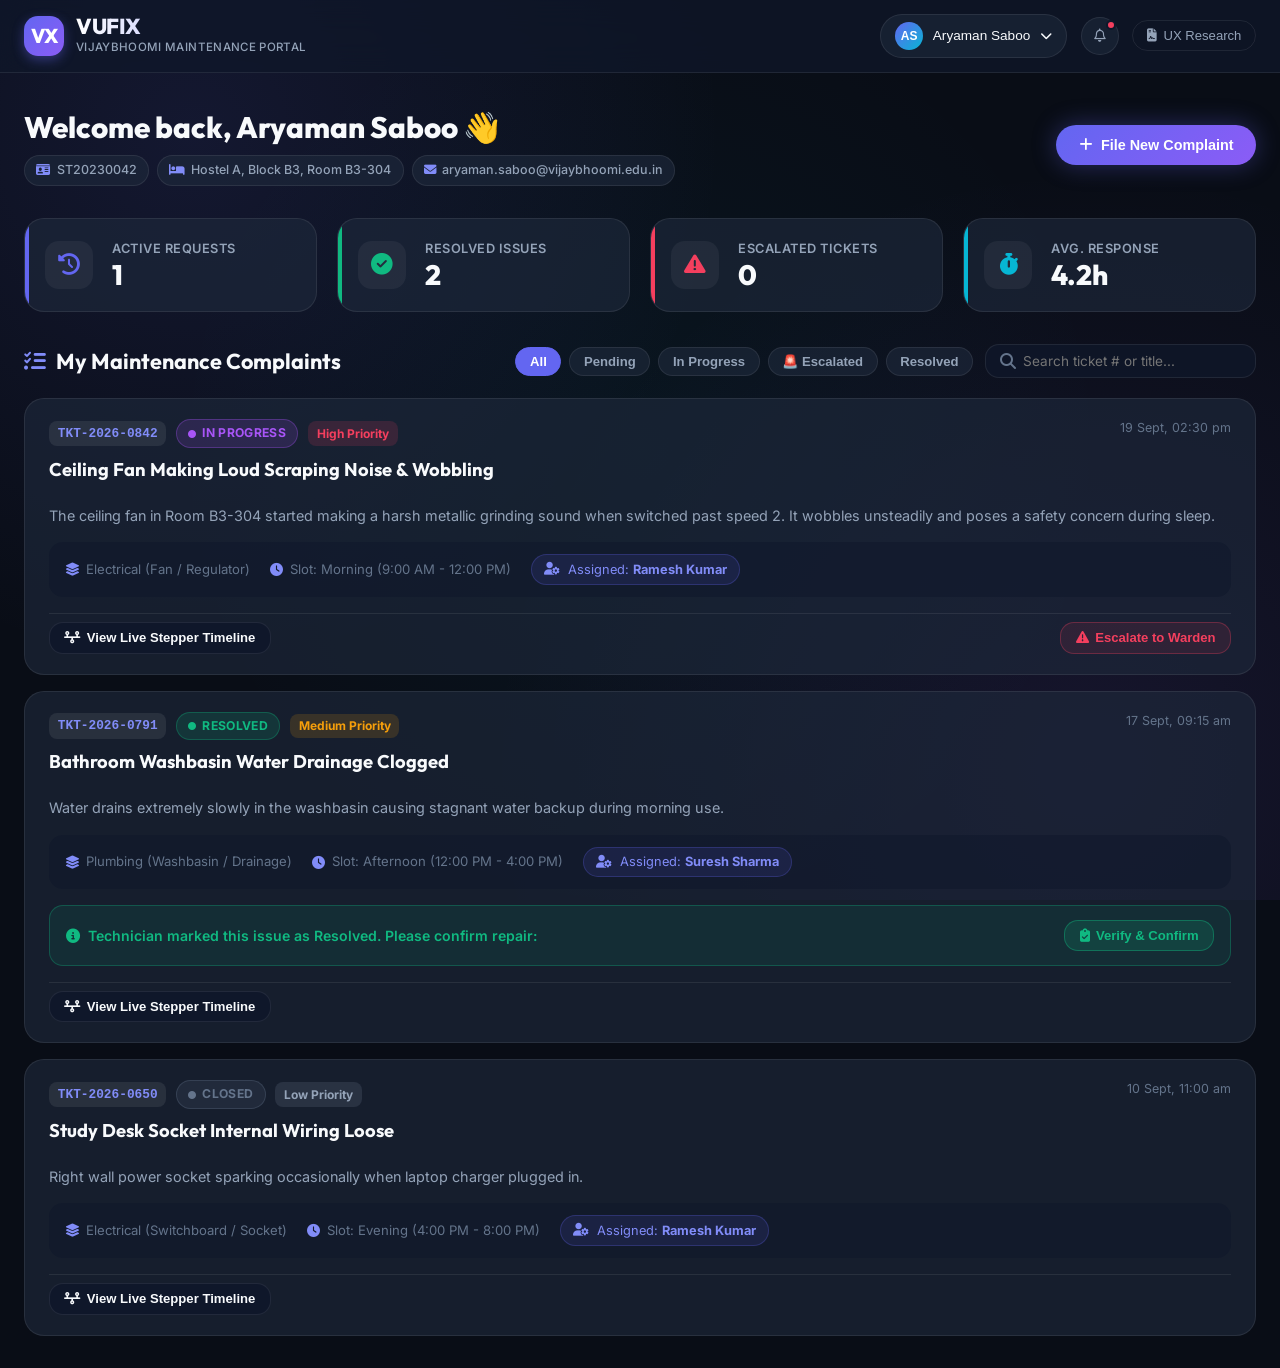
==== index.html @ b9a7732a "feat: Build VUFIX Hostel Maintenance & Complaint Management System SPA" ====
<!DOCTYPE html>
<html lang="en">
<head>
  <meta charset="UTF-8">
  <meta name="viewport" content="width=device-width, initial-scale=1.0">
  <title>VUFIX — Hostel Maintenance & Complaint Transparency Portal | Vijaybhoomi University</title>
  
  <!-- FontAwesome 6 Icons CDN -->
  <link rel="stylesheet" href="https://cdnjs.cloudflare.com/ajax/libs/font-awesome/6.4.0/css/all.min.css">
  
  <!-- VUFIX Custom CSS Design System -->
  <link rel="stylesheet" href="style.css">
</head>
<body>

<div id="app">
  <!-- Top Navigation Header -->
  <header class="vufix-nav">
    <div class="nav-container">
      <a href="#" class="brand-logo" id="btn-brand-home">
        <div class="logo-badge">VX</div>
        <div class="logo-text">
          <h1>VUFIX</h1>
          <p>Vijaybhoomi Maintenance Portal</p>
        </div>
      </a>

      <div class="nav-actions">
        <!-- Quick Profile Switcher Dropdown -->
        <div class="preset-switcher-dropdown">
          <button class="btn-preset-selector" id="btn-user-dropdown" title="Switch User Profile">
            <div class="user-avatar-badge" id="nav-user-avatar">AS</div>
            <span id="nav-user-name">Aryaman Saboo</span>
            <i class="fa-solid fa-chevron-down" style="font-size: 0.75rem;"></i>
          </button>

          <div class="preset-menu" id="user-preset-menu">
            <div class="preset-menu-header">Quick Switch Preset Profile</div>
            <button class="preset-option" data-userid="usr_aryaman">
              <div class="user-avatar-badge" style="background: linear-gradient(135deg, #6366f1, #06b6d4);">AS</div>
              <div class="preset-opt-details">
                <strong>Aryaman Saboo (Student)</strong>
                <span>Hostel A, Room B3-304</span>
              </div>
            </button>
            <button class="preset-option" data-userid="usr_parth">
              <div class="user-avatar-badge" style="background: linear-gradient(135deg, #8b5cf6, #ec4899);">PP</div>
              <div class="preset-opt-details">
                <strong>Parth Pawar (Student)</strong>
                <span>Hostel A, Room A1-101</span>
              </div>
            </button>
            <button class="preset-option" data-userid="usr_rinu">
              <div class="user-avatar-badge" style="background: linear-gradient(135deg, #f59e0b, #ef4444);">RB</div>
              <div class="preset-opt-details">
                <strong>Rinu Babu (Hostel Warden)</strong>
                <span>ADM-WARDEN-01</span>
              </div>
            </button>
            <div style="border-top: 1px solid var(--border-subtle); margin-top: 0.35rem; padding-top: 0.35rem;">
              <button class="preset-option" id="btn-nav-logout" style="color: var(--accent-rose);">
                <i class="fa-solid fa-right-from-bracket"></i>
                <strong>Log Out Session</strong>
              </button>
            </div>
          </div>
        </div>

        <!-- Notification Bell Icon -->
        <button class="btn-icon-nav" id="btn-notifications" title="Notifications">
          <i class="fa-regular fa-bell"></i>
          <span class="notif-badge" id="notif-unread-dot" style="display: none;"></span>
        </button>

        <!-- UX Research Toggle Button -->
        <button class="btn-outline-sm" id="btn-toggle-research">
          <i class="fa-solid fa-file-contract"></i>
          <span>UX Research</span>
        </button>
      </div>
    </div>
  </header>

  <!-- Main View Router Container -->
  <main class="main-view-container">

    <!-- ==========================================================================
         VIEW 1: FRETBOX-INSPIRED TABBED AUTHENTICATION HUB
         ========================================================================== -->
    <section id="view-auth" class="auth-hero-wrapper" style="display: none;">
      <div class="auth-header-card">
        <div class="auth-brand-icon">
          <i class="fa-solid fa-screwdriver-wrench"></i>
        </div>
        <h2>Welcome to VUFIX</h2>
        <p>Transparent Hostel Maintenance & Complaint Management System for Vijaybhoomi University</p>
      </div>

      <!-- Quick Fill Demo Preset Box -->
      <div class="quick-demo-container">
        <div class="quick-demo-title">
          <i class="fa-solid fa-bolt"></i>
          <span>One-Click Demo Quick Fill Profiles</span>
        </div>
        <div class="quick-preset-btns">
          <button class="btn-preset-quick" data-demo="usr_aryaman">
            <div>
              <strong>⚡ Quick Fill Primary Student (Aryaman Saboo)</strong>
              <span>ST20230042 • Room B3-304</span>
            </div>
            <span class="preset-chip">Student</span>
          </button>
          <button class="btn-preset-quick" data-demo="usr_rinu">
            <div>
              <strong>🛡️ Quick Fill Hostel Warden (Rinu Babu)</strong>
              <span>ADM-WARDEN-01 • Hostel Warden</span>
            </div>
            <span class="preset-chip" style="background: rgba(245, 158, 11, 0.2); color: var(--accent-amber);">Warden</span>
          </button>
          <button class="btn-preset-quick" data-demo="usr_parth">
            <div>
              <strong>👤 Quick Fill Student (Parth Pawar)</strong>
              <span>ST20230088 • Room A1-101</span>
            </div>
            <span class="preset-chip">Student</span>
          </button>
        </div>
      </div>

      <!-- Tab Switcher -->
      <div class="glass-card">
        <div class="auth-tabs">
          <button class="auth-tab-btn active" data-tab="student-login">Student Login</button>
          <button class="auth-tab-btn" data-tab="student-signup">Student Sign Up</button>
          <button class="auth-tab-btn" data-tab="warden-login">Warden / Admin</button>
        </div>

        <!-- Student Login Form -->
        <form id="form-student-login" class="auth-form">
          <div class="form-group">
            <label for="login-email">Email or Roll Number</label>
            <input type="text" id="login-email" class="form-control" placeholder="e.g. aryaman.saboo@vijaybhoomi.edu.in or ST20230042" required value="aryaman.saboo@vijaybhoomi.edu.in">
          </div>
          <div class="form-group">
            <label for="login-password">Password</label>
            <input type="password" id="login-password" class="form-control" placeholder="••••••••" required value="password123">
          </div>
          <button type="submit" class="btn-submit-primary">
            <span>Login as Student</span>
            <i class="fa-solid fa-arrow-right"></i>
          </button>
        </form>

        <!-- Student Sign Up Form -->
        <form id="form-student-signup" class="auth-form" style="display: none;">
          <div class="form-group">
            <label for="signup-name">Full Name</label>
            <input type="text" id="signup-name" class="form-control" placeholder="e.g. Ananya Sharma" required>
          </div>
          <div class="form-row-2">
            <div class="form-group">
              <label for="signup-roll">Roll Number</label>
              <input type="text" id="signup-roll" class="form-control" placeholder="ST20230099" required>
            </div>
            <div class="form-group">
              <label for="signup-email">University Email</label>
              <input type="email" id="signup-email" class="form-control" placeholder="name@vijaybhoomi.edu.in" required>
            </div>
          </div>
          <div class="form-row-2">
            <div class="form-group">
              <label for="signup-hostel">Hostel Block</label>
              <select id="signup-hostel" class="form-control">
                <option value="Hostel A">Hostel A</option>
                <option value="Hostel B">Hostel B</option>
                <option value="Girls Hostel C">Girls Hostel C</option>
              </select>
            </div>
            <div class="form-group">
              <label for="signup-room">Room Number</label>
              <input type="text" id="signup-room" class="form-control" placeholder="B3-304" required>
            </div>
          </div>
          <div class="form-group">
            <label for="signup-password">Create Password</label>
            <input type="password" id="signup-password" class="form-control" placeholder="••••••••" required>
          </div>
          <button type="submit" class="btn-submit-primary">
            <span>Register & Log In</span>
            <i class="fa-solid fa-user-plus"></i>
          </button>
        </form>

        <!-- Warden / Admin Login Form -->
        <form id="form-warden-login" class="auth-form" style="display: none;">
          <div class="form-group">
            <label for="warden-admin-id">Admin ID or Email</label>
            <input type="text" id="warden-admin-id" class="form-control" placeholder="ADM-WARDEN-01 or rinu.babu@vijaybhoomi.edu.in" required value="rinu.babu@vijaybhoomi.edu.in">
          </div>
          <div class="form-group">
            <label for="warden-password">Admin Access Password</label>
            <input type="password" id="warden-password" class="form-control" placeholder="••••••••" required value="admin123">
          </div>
          <button type="submit" class="btn-submit-primary" style="background: linear-gradient(135deg, var(--accent-amber), var(--accent-rose));">
            <span>Login to Warden Dashboard</span>
            <i class="fa-solid fa-shield-halved"></i>
          </button>
        </form>
      </div>
    </section>

    <!-- ==========================================================================
         VIEW 2: STUDENT MAINTENANCE PORTAL
         ========================================================================== -->
    <section id="view-student" style="display: none;">
      <!-- Greeting & Info Header -->
      <div class="student-portal-header">
        <div class="welcome-title-group">
          <h2>Welcome back, <span id="student-display-name">Aryaman Saboo</span> 👋</h2>
          <div class="user-badges-row">
            <div class="meta-badge">
              <i class="fa-solid fa-id-card"></i>
              <span id="student-badge-roll">ST20230042</span>
            </div>
            <div class="meta-badge">
              <i class="fa-solid fa-bed"></i>
              <span id="student-badge-room">Hostel A, Block B3, Room B3-304</span>
            </div>
            <div class="meta-badge">
              <i class="fa-solid fa-envelope"></i>
              <span id="student-badge-email">aryaman.saboo@vijaybhoomi.edu.in</span>
            </div>
          </div>
        </div>

        <button class="btn-cta-create" id="btn-open-complaint-wizard">
          <i class="fa-solid fa-plus"></i>
          <span>File New Complaint</span>
        </button>
      </div>

      <!-- Summary Stat Cards -->
      <div class="stats-cards-grid">
        <div class="stat-card" style="--stat-color: var(--primary-500);">
          <div class="stat-icon-wrapper">
            <i class="fa-solid fa-clock-rotate-left"></i>
          </div>
          <div class="stat-info">
            <h4>Active Requests</h4>
            <div class="stat-value" id="stat-student-active">2</div>
          </div>
        </div>

        <div class="stat-card" style="--stat-color: var(--accent-emerald);">
          <div class="stat-icon-wrapper">
            <i class="fa-solid fa-circle-check"></i>
          </div>
          <div class="stat-info">
            <h4>Resolved Issues</h4>
            <div class="stat-value" id="stat-student-resolved">2</div>
          </div>
        </div>

        <div class="stat-card" style="--stat-color: var(--accent-rose);">
          <div class="stat-icon-wrapper">
            <i class="fa-solid fa-triangle-exclamation"></i>
          </div>
          <div class="stat-info">
            <h4>Escalated Tickets</h4>
            <div class="stat-value" id="stat-student-escalated">0</div>
          </div>
        </div>

        <div class="stat-card" style="--stat-color: var(--accent-cyan);">
          <div class="stat-icon-wrapper">
            <i class="fa-solid fa-stopwatch"></i>
          </div>
          <div class="stat-info">
            <h4>Avg. Response</h4>
            <div class="stat-value">4.2h</div>
          </div>
        </div>
      </div>

      <!-- Section Toolbar & Filters -->
      <div class="section-toolbar">
        <div class="section-title">
          <i class="fa-solid fa-list-check" style="color: var(--primary-400);"></i>
          <span>My Maintenance Complaints</span>
        </div>

        <div style="display: flex; gap: 0.75rem; align-items: center; flex-wrap: wrap;">
          <div class="filter-pills-bar" id="student-filter-pills">
            <button class="btn-filter-pill active" data-filter="all">All</button>
            <button class="btn-filter-pill" data-filter="pending">Pending</button>
            <button class="btn-filter-pill" data-filter="in_progress">In Progress</button>
            <button class="btn-filter-pill" data-filter="escalated">🚨 Escalated</button>
            <button class="btn-filter-pill" data-filter="resolved">Resolved</button>
          </div>

          <div class="search-input-wrapper">
            <i class="fa-solid fa-magnifying-glass"></i>
            <input type="text" id="search-student-complaints" class="form-control" placeholder="Search ticket # or title...">
          </div>
        </div>
      </div>

      <!-- Complaints List Grid -->
      <div class="complaints-list-grid" id="student-complaints-list">
        <!-- Rendered dynamically by app.js -->
      </div>
    </section>

    <!-- ==========================================================================
         VIEW 3: HOSTEL WARDEN MANAGEMENT PORTAL
         ========================================================================== -->
    <section id="view-warden" style="display: none;">
      <div class="warden-overview-header">
        <h2>Hostel Warden Control Center 🛡️</h2>
        <p style="color: var(--text-muted); font-size: 0.92rem;">
          Hostel Maintenance Administration Dashboard • Logged in as <strong>Rinu Babu (Warden)</strong>
        </p>
      </div>

      <!-- Admin Overview Stats -->
      <div class="stats-cards-grid" style="grid-template-columns: repeat(auto-fit, minmax(180px, 1fr));">
        <div class="stat-card" style="--stat-color: var(--primary-500);">
          <div class="stat-icon-wrapper"><i class="fa-solid fa-boxes-stacked"></i></div>
          <div class="stat-info">
            <h4>Total Filed</h4>
            <div class="stat-value" id="stat-warden-total">5</div>
          </div>
        </div>

        <div class="stat-card" style="--stat-color: var(--accent-cyan);">
          <div class="stat-icon-wrapper"><i class="fa-solid fa-hourglass-half"></i></div>
          <div class="stat-info">
            <h4>Pending Review</h4>
            <div class="stat-value" id="stat-warden-pending">1</div>
          </div>
        </div>

        <div class="stat-card" style="--stat-color: var(--accent-purple);">
          <div class="stat-icon-wrapper"><i class="fa-solid fa-gears"></i></div>
          <div class="stat-info">
            <h4>In Progress</h4>
            <div class="stat-value" id="stat-warden-progress">2</div>
          </div>
        </div>

        <div class="stat-card" style="--stat-color: var(--accent-rose);">
          <div class="stat-icon-wrapper"><i class="fa-solid fa-circle-exclamation"></i></div>
          <div class="stat-info">
            <h4>Urgent Escalations</h4>
            <div class="stat-value" id="stat-warden-escalated">1</div>
          </div>
        </div>

        <div class="stat-card" style="--stat-color: var(--accent-emerald);">
          <div class="stat-icon-wrapper"><i class="fa-solid fa-circle-check"></i></div>
          <div class="stat-info">
            <h4>Resolved Today</h4>
            <div class="stat-value" id="stat-warden-resolved">2</div>
          </div>
        </div>
      </div>

      <!-- Urgent Escalations Banner -->
      <div class="urgent-escalations-banner" id="urgent-escalations-banner">
        <div class="urgent-banner-header">
          <div class="urgent-banner-title">
            <i class="fa-solid fa-bell-triangle-exclamation"></i>
            <span>Urgent Student Escalations Requiring Immediate Action</span>
          </div>
          <span class="preset-chip" style="background: rgba(244, 63, 94, 0.3); color: var(--accent-rose);">High Visibility</span>
        </div>

        <div class="urgent-tickets-list" id="urgent-tickets-list-container">
          <!-- Rendered dynamically -->
        </div>
      </div>

      <!-- Filter Controls & Search -->
      <div class="warden-controls-bar">
        <div class="warden-filters-group">
          <div class="filter-pills-bar" id="warden-filter-pills">
            <button class="btn-filter-pill active" data-wardenfilter="all">All</button>
            <button class="btn-filter-pill" data-wardenfilter="pending">Pending</button>
            <button class="btn-filter-pill" data-wardenfilter="in_progress">In Progress</button>
            <button class="btn-filter-pill" data-wardenfilter="escalated">🚨 Escalated</button>
            <button class="btn-filter-pill" data-wardenfilter="resolved">Resolved</button>
          </div>

          <select id="filter-warden-category" class="select-control">
            <option value="all">All Categories</option>
            <option value="Electrical">Electrical</option>
            <option value="Plumbing">Plumbing</option>
            <option value="Carpentry / Furniture">Carpentry / Furniture</option>
            <option value="Housekeeping / Cleanliness">Housekeeping</option>
            <option value="IT / Network">IT / Network</option>
          </select>

          <select id="filter-warden-hostel" class="select-control">
            <option value="all">All Hostel Blocks</option>
            <option value="Block B3">Block B3</option>
            <option value="Block A1">Block A1</option>
            <option value="Girls Hostel C">Girls Hostel C</option>
          </select>
        </div>

        <div class="search-input-wrapper">
          <i class="fa-solid fa-magnifying-glass"></i>
          <input type="text" id="search-warden-complaints" class="form-control" placeholder="Search student, room, or ticket...">
        </div>
      </div>

      <!-- Tickets Table View -->
      <div class="tickets-table-wrapper">
        <table class="vufix-table">
          <thead>
            <tr>
              <th>Ticket ID</th>
              <th>Student & Room</th>
              <th>Category & Title</th>
              <th>Priority</th>
              <th>Status</th>
              <th>Assigned Tech</th>
              <th>Action</th>
            </tr>
          </thead>
          <tbody id="warden-table-body">
            <!-- Rendered dynamically -->
          </tbody>
        </table>
      </div>
    </section>

  </main>
</div>

<!-- ==========================================================================
     MODAL DIALOGS
     ========================================================================== -->

<!-- 1. GUIDED 3-STEP COMPLAINT SUBMISSION WIZARD MODAL -->
<div class="modal-backdrop" id="modal-complaint-wizard">
  <div class="modal-dialog">
    <div class="modal-header">
      <div class="modal-title">
        <i class="fa-solid fa-plus-circle" style="color: var(--primary-400);"></i>
        <span>File Maintenance Complaint</span>
      </div>
      <button class="btn-close-modal" class="close-wizard">&times;</button>
    </div>

    <div class="modal-body">
      <!-- Wizard Progress Header -->
      <div class="wizard-stepper-header">
        <div class="wizard-step-node active" id="node-step-1">1</div>
        <div class="wizard-step-node" id="node-step-2">2</div>
        <div class="wizard-step-node" id="node-step-3">3</div>
      </div>

      <!-- Step 1: Category & Priority -->
      <div id="wizard-step-1-content">
        <h4 style="font-size: 0.95rem; margin-bottom: 0.75rem;">Step 1: Select Complaint Category</h4>
        <div class="category-selection-grid">
          <div class="category-option-card selected" data-cat="Electrical">
            <i class="fa-solid fa-bolt"></i>
            <h4>Electrical</h4>
            <p style="font-size: 0.72rem; color: var(--text-muted);">Fan, Light, Socket, AC</p>
          </div>
          <div class="category-option-card" data-cat="Plumbing">
            <i class="fa-solid fa-faucet-drip"></i>
            <h4>Plumbing</h4>
            <p style="font-size: 0.72rem; color: var(--text-muted);">Tap, Sink, Shower, Drain</p>
          </div>
          <div class="category-option-card" data-cat="Carpentry / Furniture">
            <i class="fa-solid fa-screwdriver-wrench"></i>
            <h4>Carpentry</h4>
            <p style="font-size: 0.72rem; color: var(--text-muted);">Bed, Desk, Door, Lock</p>
          </div>
          <div class="category-option-card" data-cat="Housekeeping / Cleanliness">
            <i class="fa-solid fa-broom"></i>
            <h4>Housekeeping</h4>
            <p style="font-size: 0.72rem; color: var(--text-muted);">Cleaning, Pest Control</p>
          </div>
          <div class="category-option-card" data-cat="IT / Network">
            <i class="fa-solid fa-wifi"></i>
            <h4>IT / Network</h4>
            <p style="font-size: 0.72rem; color: var(--text-muted);">Wi-Fi, LAN, Portal</p>
          </div>
        </div>

        <div class="form-group" style="margin-top: 1rem;">
          <label>Urgency Priority Level</label>
          <div class="priority-options-row">
            <button class="priority-radio-btn" data-val="Low">Low (72h SLA)</button>
            <button class="priority-radio-btn selected" data-val="Medium">Medium (48h)</button>
            <button class="priority-radio-btn" data-val="High">High (24h)</button>
            <button class="priority-radio-btn" data-val="Critical">Critical (Immediate)</button>
          </div>
        </div>
      </div>

      <!-- Step 2: Details & Preferred Slot -->
      <div id="wizard-step-2-content" style="display: none;">
        <h4 style="font-size: 0.95rem; margin-bottom: 0.75rem;">Step 2: Enter Issue Details</h4>
        <div class="form-group">
          <label for="wiz-title">Issue Summary / Title</label>
          <input type="text" id="wiz-title" class="form-control" placeholder="e.g. Ceiling fan grinding noise when speed > 2" required>
        </div>

        <div class="form-group">
          <label for="wiz-description">Detailed Description & Instructions</label>
          <textarea id="wiz-description" class="form-control" rows="3" placeholder="Provide details such as room area, symptoms, or specific instructions for technician..." required></textarea>
        </div>

        <div class="form-group">
          <label for="wiz-slot">Preferred Technician Visit Time Slot</label>
          <select id="wiz-slot" class="form-control">
            <option value="Morning (9:00 AM - 12:00 PM)">Morning (9:00 AM - 12:00 PM)</option>
            <option value="Afternoon (12:00 PM - 4:00 PM)">Afternoon (12:00 PM - 4:00 PM)</option>
            <option value="Evening (4:00 PM - 8:00 PM)">Evening (4:00 PM - 8:00 PM)</option>
            <option value="Any Time">Any Time (As Soon As Available)</option>
          </select>
        </div>

        <div class="form-group">
          <label>Photo Attachment (Optional Mock Uploader)</label>
          <div class="photo-uploader-box" id="wiz-photo-box">
            <i class="fa-solid fa-cloud-arrow-up" style="font-size: 1.5rem; color: var(--primary-400); margin-bottom: 0.35rem;"></i>
            <p style="font-size: 0.82rem; color: var(--text-muted);">Click to attach sample photo or drag image file here</p>
            <div class="sample-photo-pickers">
              <img src="https://images.unsplash.com/photo-1581092160607-ee22621dd758?w=100&auto=format&fit=crop&q=60" class="sample-img-thumb selected" data-url="https://images.unsplash.com/photo-1581092160607-ee22621dd758?w=500&auto=format&fit=crop&q=60" title="Fan / Electrical">
              <img src="https://images.unsplash.com/photo-1584622650111-993a426fbf0a?w=100&auto=format&fit=crop&q=60" class="sample-img-thumb" data-url="https://images.unsplash.com/photo-1584622650111-993a426fbf0a?w=500&auto=format&fit=crop&q=60" title="Plumbing Sink">
              <img src="https://images.unsplash.com/photo-1544197150-b99a580bb7a8?w=100&auto=format&fit=crop&q=60" class="sample-img-thumb" data-url="https://images.unsplash.com/photo-1544197150-b99a580bb7a8?w=500&auto=format&fit=crop&q=60" title="Router / IT">
            </div>
          </div>
        </div>
      </div>

      <!-- Step 3: Review & Submit -->
      <div id="wizard-step-3-content" style="display: none;">
        <h4 style="font-size: 0.95rem; margin-bottom: 0.75rem;">Step 3: Review Complaint Summary</h4>
        <div class="glass-card" style="background: rgba(15, 23, 42, 0.7); margin-bottom: 1rem;">
          <div style="display: flex; justify-content: space-between; margin-bottom: 0.5rem;">
            <span style="font-size: 0.78rem; color: var(--text-subtle);">CATEGORY</span>
            <strong id="summary-category" style="color: var(--primary-400);">Electrical</strong>
          </div>
          <div style="display: justify; margin-bottom: 0.5rem;">
            <span style="font-size: 0.78rem; color: var(--text-subtle);">PRIORITY</span>
            <span id="summary-priority" class="priority-badge medium">Medium</span>
          </div>
          <div style="margin-bottom: 0.5rem;">
            <span style="font-size: 0.78rem; color: var(--text-subtle); display: block;">TITLE</span>
            <strong id="summary-title" style="font-size: 0.95rem;">-</strong>
          </div>
          <div style="margin-bottom: 0.5rem;">
            <span style="font-size: 0.78rem; color: var(--text-subtle); display: block;">LOCATION</span>
            <span id="summary-location" style="font-size: 0.85rem; color: var(--text-muted);">-</span>
          </div>
          <div>
            <span style="font-size: 0.78rem; color: var(--text-subtle); display: block;">PREFERRED SLOT</span>
            <span id="summary-slot" style="font-size: 0.85rem; color: var(--accent-cyan);">-</span>
          </div>
        </div>
      </div>
    </div>

    <div class="modal-footer">
      <button class="btn-outline-sm" id="btn-wiz-prev" style="display: none;">Back</button>
      <button class="btn-submit-primary" id="btn-wiz-next" style="width: auto; padding: 0.55rem 1.25rem;">
        <span>Continue</span>
        <i class="fa-solid fa-arrow-right"></i>
      </button>
    </div>
  </div>
</div>

<!-- 2. LIVE STEPPER TIMELINE MODAL -->
<div class="modal-backdrop" id="modal-timeline">
  <div class="modal-dialog" style="max-width: 600px;">
    <div class="modal-header timeline-modal-header">
      <div>
        <div style="display: flex; align-items: center; gap: 0.5rem;">
          <span class="ticket-id-tag" id="timeline-ticket-id">TKT-2026-0842</span>
          <span class="status-badge in_progress" id="timeline-status-badge">In Progress</span>
        </div>
        <h3 id="timeline-ticket-title" style="font-size: 1.1rem; margin-top: 0.25rem;">Title</h3>
      </div>
      <button class="btn-close-modal" id="close-timeline">&times;</button>
    </div>

    <div class="modal-body">
      <!-- Assigned Technician Card (if assigned) -->
      <div class="technician-assigned-card" id="timeline-tech-box" style="display: none;">
        <div class="tech-profile-left">
          <div class="tech-avatar" id="timeline-tech-avatar">RK</div>
          <div class="tech-details">
            <h5 id="timeline-tech-name">Ramesh Kumar</h5>
            <p id="timeline-tech-specialty">Electrical Specialist</p>
          </div>
        </div>
        <a href="#" id="timeline-tech-phone" class="btn-call-tech">
          <i class="fa-solid fa-phone"></i>
          <span>Call Staff</span>
        </a>
      </div>

      <!-- ETA Display Banner -->
      <div id="timeline-eta-banner" style="background: rgba(99, 102, 241, 0.1); border: 1px solid rgba(99, 102, 241, 0.3); border-radius: var(--radius-md); padding: 0.65rem 0.9rem; margin-bottom: 1.25rem; font-size: 0.82rem; display: flex; align-items: center; justify-content: space-between;">
        <span><i class="fa-solid fa-hourglass-start" style="color: var(--primary-400);"></i> Expected Resolution ETA:</span>
        <strong id="timeline-eta-text" style="color: var(--primary-400);">Targeting Today, 4:00 PM</strong>
      </div>

      <!-- Vertical Stepper Timeline -->
      <h4 style="font-size: 0.88rem; text-transform: uppercase; letter-spacing: 0.05em; color: var(--text-subtle); margin-bottom: 1rem;">
        Live Transparency Timeline Log
      </h4>
      
      <div class="stepper-timeline" id="stepper-timeline-container">
        <!-- Rendered dynamically -->
      </div>
    </div>

    <div class="modal-footer" id="timeline-modal-footer">
      <button class="btn-outline-sm" id="btn-timeline-close">Close</button>
    </div>
  </div>
</div>

<!-- 3. ESCALATE COMPLAINT PROMPT MODAL -->
<div class="modal-backdrop" id="modal-escalate">
  <div class="modal-dialog" style="max-width: 480px;">
    <div class="modal-header" style="background: rgba(244, 63, 94, 0.1);">
      <div class="modal-title" style="color: var(--accent-rose);">
        <i class="fa-solid fa-triangle-exclamation"></i>
        <span>Escalate Complaint to Warden</span>
      </div>
      <button class="btn-close-modal" id="close-escalate">&times;</button>
    </div>

    <div class="modal-body">
      <p style="font-size: 0.88rem; color: var(--text-muted); margin-bottom: 1rem;">
        Escalating ticket <strong id="escalate-ticket-id" style="color: var(--text-main);">#TKT-2026-0842</strong> will immediately highlight it on Warden Rinu Babu's Urgent Action Banner with high visibility.
      </p>

      <div class="form-group">
        <label>Select Reason for Escalation</label>
        <div style="display: flex; flex-direction: column; gap: 0.5rem;">
          <label style="display: flex; align-items: center; gap: 0.5rem; font-weight: normal; font-size: 0.85rem; cursor: pointer;">
            <input type="radio" name="esc-reason" value="No technician visit despite ETA passed" checked>
            <span>No technician visit despite ETA passed</span>
          </label>
          <label style="display: flex; align-items: center; gap: 0.5rem; font-weight: normal; font-size: 0.85rem; cursor: pointer;">
            <input type="radio" name="esc-reason" value="Issue worsened / Immediate safety hazard">
            <span>Issue worsened / Immediate safety hazard</span>
          </label>
          <label style="display: flex; align-items: center; gap: 0.5rem; font-weight: normal; font-size: 0.85rem; cursor: pointer;">
            <input type="radio" name="esc-reason" value="Unresolved for > 48 hours without update">
            <span>Unresolved for > 48 hours without update</span>
          </label>
        </div>
      </div>

      <div class="form-group">
        <label for="escalate-custom-text">Additional Context for Warden (Optional)</label>
        <textarea id="escalate-custom-text" class="form-control" rows="2" placeholder="e.g. Need urgent fix due to upcoming exams..."></textarea>
      </div>
    </div>

    <div class="modal-footer">
      <button class="btn-outline-sm" id="btn-cancel-escalate">Cancel</button>
      <button class="btn-submit-primary" id="btn-submit-escalate" style="background: var(--accent-rose); width: auto; padding: 0.5rem 1.1rem;">
        <span>Submit Urgent Escalation</span>
      </button>
    </div>
  </div>
</div>

<!-- 4. RESOLUTION CONFIRMATION PROMPT MODAL -->
<div class="modal-backdrop" id="modal-confirm-resolution">
  <div class="modal-dialog" style="max-width: 480px;">
    <div class="modal-header" style="background: rgba(16, 185, 129, 0.1);">
      <div class="modal-title" style="color: var(--accent-emerald);">
        <i class="fa-solid fa-clipboard-check"></i>
        <span>Confirm Issue Resolution</span>
      </div>
      <button class="btn-close-modal" id="close-confirm-res">&times;</button>
    </div>

    <div class="modal-body">
      <p style="font-size: 0.9rem; color: var(--text-main); margin-bottom: 1rem;">
        The maintenance team marked ticket <strong id="confirm-ticket-id">#TKT-2026-0791</strong> as <strong>Resolved</strong>. Please verify the repair:
      </p>

      <div style="display: flex; flex-direction: column; gap: 0.85rem;">
        <button class="btn-submit-primary" id="btn-res-yes" style="background: linear-gradient(135deg, var(--accent-emerald), #059669);">
          <i class="fa-solid fa-thumbs-up"></i>
          <span>Yes, It's Fixed! (Close Ticket)</span>
        </button>

        <div id="rating-feedback-box" style="display: none; background: rgba(15, 23, 42, 0.6); padding: 0.85rem; border-radius: var(--radius-md); border: 1px solid var(--border-subtle);">
          <label style="font-size: 0.8rem; color: var(--text-muted); display: block; margin-bottom: 0.4rem;">Rate Service Experience (1-5 Stars)</label>
          <div style="font-size: 1.25rem; color: #f59e0b; margin-bottom: 0.5rem;" id="star-rating-picker">
            <i class="fa-solid fa-star" data-star="1"></i>
            <i class="fa-solid fa-star" data-star="2"></i>
            <i class="fa-solid fa-star" data-star="3"></i>
            <i class="fa-solid fa-star" data-star="4"></i>
            <i class="fa-solid fa-star" data-star="5" style="color: var(--text-subtle);"></i>
          </div>
          <textarea id="res-feedback-text" class="form-control" rows="2" placeholder="Optional review comment..."></textarea>
        </div>

        <button class="btn-card-action escalate" id="btn-res-no" style="width: 100%; justify-content: center; padding: 0.65rem;">
          <i class="fa-solid fa-thumbs-down"></i>
          <span>No, Still Broken (Reopen Ticket)</span>
        </button>
      </div>
    </div>
  </div>
</div>

<!-- 5. WARDEN INTERACTIVE TICKET CONTROL CENTER MODAL -->
<div class="modal-backdrop" id="modal-warden-manage">
  <div class="modal-dialog" style="max-width: 600px;">
    <div class="modal-header" style="background: rgba(99, 102, 241, 0.1);">
      <div class="modal-title">
        <i class="fa-solid fa-sliders" style="color: var(--primary-400);"></i>
        <span>Manage Ticket <span id="warden-manage-ticket-id">#TKT-2026-0842</span></span>
      </div>
      <button class="btn-close-modal" id="close-warden-manage">&times;</button>
    </div>

    <div class="modal-body">
      <div style="background: rgba(15, 23, 42, 0.6); border: 1px solid var(--border-subtle); border-radius: var(--radius-md); padding: 0.85rem 1rem; margin-bottom: 1.25rem;">
        <strong id="wm-student-name" style="font-size: 0.95rem;">Aryaman Saboo</strong>
        <span id="wm-student-room" style="font-size: 0.8rem; color: var(--text-muted); display: block;">Hostel A, Block B3, Room B3-304</span>
        <p id="wm-issue-title" style="font-size: 0.88rem; color: var(--primary-400); margin-top: 0.35rem;">Ceiling Fan Noise</p>
      </div>

      <div class="form-row-2">
        <div class="form-group">
          <label for="wm-status-select">Update Status</label>
          <select id="wm-status-select" class="form-control">
            <option value="Submitted">Submitted</option>
            <option value="Under Review">Under Review</option>
            <option value="Assigned">Assigned</option>
            <option value="In Progress">In Progress</option>
            <option value="On Hold">On Hold</option>
            <option value="Resolved">Resolved</option>
            <option value="Closed">Closed</option>
            <option value="Escalated">Escalated</option>
          </select>
        </div>

        <div class="form-group">
          <label for="wm-tech-select">Assign Staff Technician</label>
          <select id="wm-tech-select" class="form-control">
            <option value="">-- Select Technician --</option>
            <option value="tech_1">Ramesh Kumar — Electrical</option>
            <option value="tech_2">Suresh Sharma — Plumbing</option>
            <option value="tech_3">Vikas Patil — IT & Network</option>
            <option value="tech_4">Sunita Devi — Housekeeping</option>
          </select>
        </div>
      </div>

      <div class="form-group">
        <label for="wm-eta-input">Set / Extend Target ETA Date & Time</label>
        <input type="datetime-local" id="wm-eta-input" class="form-control">
      </div>

      <div class="form-group">
        <label for="wm-note-input">Add Internal / Student-Facing Maintenance Progress Note</label>
        <textarea id="wm-note-input" class="form-control" rows="2" placeholder="e.g. Sourced capacitor from central warehouse. Technician arriving by 3:00 PM."></textarea>
      </div>
    </div>

    <div class="modal-footer">
      <button class="btn-outline-sm" id="btn-warden-cancel">Cancel</button>
      <button class="btn-submit-primary" id="btn-warden-save-ticket" style="width: auto; padding: 0.5rem 1.2rem;">
        <span>Save Changes & Push Log</span>
      </button>
    </div>
  </div>
</div>

<!-- 6. UX RESEARCH DOCUMENT OVERLAY MODAL -->
<div class="modal-backdrop" id="modal-research">
  <div class="modal-dialog" style="max-width: 900px; height: 85vh;">
    <div class="modal-header">
      <div class="modal-title">
        <i class="fa-solid fa-book-open" style="color: var(--primary-400);"></i>
        <span>Midterm UX Research & Information Architecture — Vijaybhoomi University</span>
      </div>
      <button class="btn-close-modal" id="close-research">&times;</button>
    </div>

    <div class="modal-body" style="padding: 1.5rem; color: var(--text-main);">
      <h3>Where Did My Complaint Go?</h3>
      <p style="color: var(--text-muted); margin-bottom: 1rem;">Designing transparency into the hostel maintenance complaint process • Author: Aryaman Saboo</p>
      
      <div style="background: var(--bg-card); padding: 1.25rem; border-radius: var(--radius-md); border: 1px solid var(--border-subtle);">
        <h4 style="color: var(--primary-400); margin-bottom: 0.5rem;">Core Problem Space</h4>
        <p style="font-size: 0.9rem; color: var(--text-muted); line-height: 1.6;">
          Hostel residents face anxiety not primarily due to slow repairs, but because of <strong>zero visibility</strong> into what happens after submitting a complaint. VUFIX addresses this by implementing an interactive live timeline, clear accountability, and student resolution confirmation.
        </p>
      </div>
    </div>
  </div>
</div>

<!-- Toast Notifications Container -->
<div id="toast-container"></div>

<!-- Application JavaScript Files -->
<script src="store.js"></script>
<script src="app.js"></script>
</body>
</html>
---- style.css ----
/* ==========================================================================
   VUFIX — Hostel Maintenance & Complaint Transparency Portal
   Design System & Styling Architecture (Vanilla CSS3)
   ========================================================================== */

@import url('https://fonts.googleapis.com/css2?family=Inter:wght@300;400;500;600;700;800&family=Outfit:wght@500;600;700;800&display=swap');

:root {
  /* Color Palette - Dark Indigo & Slate HSL */
  --bg-dark: #090d16;
  --bg-surface: #0f172a;
  --bg-card: rgba(30, 41, 59, 0.65);
  --bg-card-hover: rgba(30, 41, 59, 0.85);
  --bg-glass: rgba(15, 23, 42, 0.75);
  --bg-glass-elevated: rgba(30, 41, 59, 0.8);
  
  --border-subtle: rgba(255, 255, 255, 0.08);
  --border-focus: rgba(99, 102, 241, 0.5);
  --border-glow: rgba(99, 102, 241, 0.3);

  --primary-500: #6366f1;
  --primary-600: #4f46e5;
  --primary-400: #818cf8;
  --primary-glow: rgba(99, 102, 241, 0.3);

  --accent-purple: #8b5cf6;
  --accent-cyan: #06b6d4;
  --accent-emerald: #10b981;
  --accent-amber: #f59e0b;
  --accent-rose: #f43f5e;

  --text-main: #f8fafc;
  --text-muted: #94a3b8;
  --text-subtle: #64748b;
  --text-inverse: #0f172a;

  /* Priority & Status Colors */
  --status-submitted: #06b6d4;
  --status-review: #3b82f6;
  --status-assigned: #8b5cf6;
  --status-progress: #a855f7;
  --status-escalated: #f43f5e;
  --status-resolved: #10b981;
  --status-closed: #64748b;

  /* Typography */
  --font-heading: 'Outfit', -apple-system, BlinkMacSystemFont, sans-serif;
  --font-body: 'Inter', -apple-system, BlinkMacSystemFont, sans-serif;

  /* Design Tokens */
  --radius-sm: 8px;
  --radius-md: 14px;
  --radius-lg: 20px;
  --radius-full: 9999px;

  --shadow-sm: 0 4px 6px -1px rgba(0, 0, 0, 0.3);
  --shadow-md: 0 10px 15px -3px rgba(0, 0, 0, 0.4), 0 4px 6px -2px rgba(0, 0, 0, 0.2);
  --shadow-lg: 0 20px 25px -5px rgba(0, 0, 0, 0.5), 0 10px 10px -5px rgba(0, 0, 0, 0.3);
  --shadow-glow: 0 0 25px rgba(99, 102, 241, 0.35);

  --transition-fast: 0.15s cubic-bezier(0.4, 0, 0.2, 1);
  --transition-normal: 0.25s cubic-bezier(0.4, 0, 0.2, 1);
  --transition-smooth: 0.35s cubic-bezier(0.16, 1, 0.3, 1);
}

/* Reset & Global */
*, *::before, *::after {
  box-sizing: border-box;
  margin: 0;
  padding: 0;
}

html {
  scroll-behavior: smooth;
  font-size: 16px;
}

body {
  font-family: var(--font-body);
  background-color: var(--bg-dark);
  color: var(--text-main);
  min-height: 100vh;
  line-height: 1.5;
  overflow-x: hidden;
  background-image: 
    radial-gradient(circle at 15% 15%, rgba(99, 102, 241, 0.12) 0%, transparent 40%),
    radial-gradient(circle at 85% 85%, rgba(139, 92, 246, 0.1) 0%, transparent 45%),
    radial-gradient(circle at 50% 50%, rgba(6, 182, 212, 0.05) 0%, transparent 60%);
  background-attachment: fixed;
}

/* Scrollbar */
::-webkit-scrollbar {
  width: 8px;
  height: 8px;
}
::-webkit-scrollbar-track {
  background: var(--bg-dark);
}
::-webkit-scrollbar-thumb {
  background: var(--bg-card);
  border-radius: 4px;
}
::-webkit-scrollbar-thumb:hover {
  background: var(--primary-500);
}

/* App Container Layout */
#app {
  display: flex;
  flex-direction: column;
  min-height: 100vh;
}

/* Navigation Header */
.vufix-nav {
  position: sticky;
  top: 0;
  z-index: 100;
  background: var(--bg-glass);
  backdrop-filter: blur(16px);
  -webkit-backdrop-filter: blur(16px);
  border-bottom: 1px solid var(--border-subtle);
  padding: 0.85rem 1.5rem;
}

.nav-container {
  max-width: 1280px;
  margin: 0 auto;
  display: flex;
  align-items: center;
  justify-content: space-between;
  gap: 1rem;
}

.brand-logo {
  display: flex;
  align-items: center;
  gap: 0.75rem;
  text-decoration: none;
  color: var(--text-main);
}

.logo-badge {
  width: 40px;
  height: 40px;
  background: linear-gradient(135deg, var(--primary-500), var(--accent-purple));
  border-radius: var(--radius-md);
  display: flex;
  align-items: center;
  justify-content: center;
  font-family: var(--font-heading);
  font-weight: 800;
  font-size: 1.25rem;
  color: #fff;
  box-shadow: 0 4px 12px rgba(99, 102, 241, 0.4);
}

.logo-text h1 {
  font-family: var(--font-heading);
  font-size: 1.35rem;
  font-weight: 800;
  letter-spacing: -0.02em;
  background: linear-gradient(90deg, #fff, var(--primary-400));
  -webkit-background-clip: text;
  -webkit-text-fill-color: transparent;
  line-height: 1.1;
}

.logo-text p {
  font-size: 0.72rem;
  color: var(--text-muted);
  font-weight: 500;
  letter-spacing: 0.03em;
  text-transform: uppercase;
}

/* Header Controls & User Switcher */
.nav-actions {
  display: flex;
  align-items: center;
  gap: 0.85rem;
}

.preset-switcher-dropdown {
  position: relative;
}

.btn-preset-selector {
  display: flex;
  align-items: center;
  gap: 0.6rem;
  background: var(--bg-card);
  border: 1px solid var(--border-subtle);
  color: var(--text-main);
  padding: 0.45rem 0.9rem;
  border-radius: var(--radius-full);
  font-size: 0.85rem;
  font-weight: 500;
  cursor: pointer;
  transition: var(--transition-fast);
}

.btn-preset-selector:hover {
  border-color: var(--primary-500);
  background: var(--bg-card-hover);
}

.user-avatar-badge {
  width: 28px;
  height: 28px;
  border-radius: 50%;
  background: linear-gradient(135deg, var(--primary-500), var(--accent-cyan));
  color: #fff;
  font-weight: 700;
  font-size: 0.75rem;
  display: flex;
  align-items: center;
  justify-content: center;
}

.preset-menu {
  position: absolute;
  top: calc(100% + 8px);
  right: 0;
  width: 280px;
  background: var(--bg-surface);
  border: 1px solid var(--border-subtle);
  border-radius: var(--radius-md);
  box-shadow: var(--shadow-lg);
  padding: 0.5rem;
  display: none;
  z-index: 120;
}

.preset-menu.active {
  display: block;
  animation: fadeIn 0.2s ease-out;
}

.preset-menu-header {
  padding: 0.5rem 0.75rem;
  font-size: 0.75rem;
  text-transform: uppercase;
  letter-spacing: 0.05em;
  color: var(--text-subtle);
  font-weight: 700;
  border-bottom: 1px solid var(--border-subtle);
  margin-bottom: 0.35rem;
}

.preset-option {
  display: flex;
  align-items: center;
  gap: 0.75rem;
  width: 100%;
  padding: 0.6rem 0.75rem;
  border: none;
  background: transparent;
  color: var(--text-main);
  border-radius: var(--radius-sm);
  text-align: left;
  cursor: pointer;
  transition: var(--transition-fast);
}

.preset-option:hover {
  background: var(--bg-card);
}

.preset-option.active {
  background: rgba(99, 102, 241, 0.15);
  border: 1px solid rgba(99, 102, 241, 0.3);
}

.preset-opt-details strong {
  display: block;
  font-size: 0.85rem;
}

.preset-opt-details span {
  font-size: 0.75rem;
  color: var(--text-muted);
}

/* Nav Action Buttons */
.btn-icon-nav {
  width: 38px;
  height: 38px;
  border-radius: 50%;
  background: var(--bg-card);
  border: 1px solid var(--border-subtle);
  color: var(--text-muted);
  display: flex;
  align-items: center;
  justify-content: center;
  cursor: pointer;
  position: relative;
  transition: var(--transition-fast);
}

.btn-icon-nav:hover {
  color: #fff;
  border-color: var(--primary-500);
}

.notif-badge {
  position: absolute;
  top: 2px;
  right: 2px;
  width: 10px;
  height: 10px;
  border-radius: 50%;
  background: var(--accent-rose);
  border: 2px solid var(--bg-surface);
}

.btn-outline-sm {
  background: transparent;
  border: 1px solid var(--border-subtle);
  color: var(--text-muted);
  padding: 0.45rem 0.85rem;
  border-radius: var(--radius-full);
  font-size: 0.82rem;
  font-weight: 500;
  cursor: pointer;
  display: flex;
  align-items: center;
  gap: 0.4rem;
  transition: var(--transition-fast);
}

.btn-outline-sm:hover {
  color: var(--text-main);
  border-color: var(--text-muted);
}

/* Main Content Area */
.main-view-container {
  flex: 1;
  max-width: 1280px;
  width: 100%;
  margin: 0 auto;
  padding: 2rem 1.5rem;
}

/* Common Card & Layout Utility */
.glass-card {
  background: var(--bg-card);
  backdrop-filter: blur(12px);
  -webkit-backdrop-filter: blur(12px);
  border: 1px solid var(--border-subtle);
  border-radius: var(--radius-lg);
  padding: 1.5rem;
  box-shadow: var(--shadow-md);
  transition: var(--transition-normal);
}

.glass-card:hover {
  border-color: var(--card-hover-border);
}

/* ==========================================================================
   VIEW 1: FRETBOX-INSPIRED TABBED AUTHENTICATION HUB
   ========================================================================== */

.auth-hero-wrapper {
  max-width: 520px;
  margin: 2rem auto;
}

.auth-header-card {
  text-align: center;
  margin-bottom: 1.5rem;
}

.auth-brand-icon {
  width: 64px;
  height: 64px;
  margin: 0 auto 1rem;
  background: linear-gradient(135deg, var(--primary-500), var(--accent-purple));
  border-radius: var(--radius-lg);
  display: flex;
  align-items: center;
  justify-content: center;
  font-size: 2rem;
  color: #fff;
  box-shadow: var(--shadow-glow);
}

.auth-header-card h2 {
  font-family: var(--font-heading);
  font-size: 1.85rem;
  font-weight: 800;
  margin-bottom: 0.35rem;
}

.auth-header-card p {
  color: var(--text-muted);
  font-size: 0.92rem;
}

/* Quick Fill Demo Bar */
.quick-demo-container {
  margin-bottom: 1.5rem;
  background: rgba(99, 102, 241, 0.08);
  border: 1px dashed rgba(99, 102, 241, 0.3);
  border-radius: var(--radius-md);
  padding: 1rem;
}

.quick-demo-title {
  font-size: 0.78rem;
  font-weight: 700;
  text-transform: uppercase;
  letter-spacing: 0.05em;
  color: var(--primary-400);
  margin-bottom: 0.75rem;
  display: flex;
  align-items: center;
  gap: 0.4rem;
}

.quick-preset-btns {
  display: flex;
  flex-direction: column;
  gap: 0.6rem;
}

.btn-preset-quick {
  display: flex;
  align-items: center;
  justify-content: space-between;
  width: 100%;
  padding: 0.65rem 0.9rem;
  background: var(--bg-surface);
  border: 1px solid var(--border-subtle);
  border-radius: var(--radius-md);
  color: var(--text-main);
  cursor: pointer;
  transition: var(--transition-fast);
  text-align: left;
}

.btn-preset-quick:hover {
  background: var(--primary-600);
  border-color: var(--primary-500);
  color: #fff;
  transform: translateY(-1px);
  box-shadow: 0 4px 12px rgba(99, 102, 241, 0.3);
}

.btn-preset-quick strong {
  font-size: 0.88rem;
  display: block;
}

.btn-preset-quick span {
  font-size: 0.76rem;
  opacity: 0.8;
}

.preset-chip {
  font-size: 0.72rem;
  padding: 0.2rem 0.5rem;
  border-radius: var(--radius-full);
  background: rgba(255, 255, 255, 0.1);
  font-weight: 600;
}

/* Tab Switcher */
.auth-tabs {
  display: flex;
  background: rgba(15, 23, 42, 0.8);
  padding: 0.35rem;
  border-radius: var(--radius-md);
  margin-bottom: 1.5rem;
  border: 1px solid var(--border-subtle);
}

.auth-tab-btn {
  flex: 1;
  padding: 0.65rem 0.5rem;
  border: none;
  background: transparent;
  color: var(--text-muted);
  font-weight: 600;
  font-size: 0.85rem;
  border-radius: var(--radius-sm);
  cursor: pointer;
  transition: var(--transition-fast);
  text-align: center;
}

.auth-tab-btn:hover {
  color: var(--text-main);
}

.auth-tab-btn.active {
  background: var(--primary-500);
  color: #fff;
  box-shadow: 0 2px 8px rgba(99, 102, 241, 0.4);
}

/* Forms */
.form-group {
  margin-bottom: 1.1rem;
}

.form-group label {
  display: block;
  font-size: 0.82rem;
  font-weight: 600;
  color: var(--text-muted);
  margin-bottom: 0.4rem;
}

.form-control {
  width: 100%;
  background: rgba(15, 23, 42, 0.8);
  border: 1px solid var(--border-subtle);
  color: var(--text-main);
  padding: 0.75rem 1rem;
  border-radius: var(--radius-md);
  font-size: 0.92rem;
  font-family: inherit;
  transition: var(--transition-fast);
}

.form-control:focus {
  outline: none;
  border-color: var(--primary-500);
  box-shadow: 0 0 0 3px var(--primary-glow);
}

.form-row-2 {
  display: grid;
  grid-template-columns: 1fr 1fr;
  gap: 0.85rem;
}

.btn-submit-primary {
  width: 100%;
  padding: 0.85rem;
  background: linear-gradient(135deg, var(--primary-500), var(--primary-600));
  border: none;
  border-radius: var(--radius-md);
  color: #fff;
  font-weight: 700;
  font-size: 0.95rem;
  cursor: pointer;
  display: flex;
  align-items: center;
  justify-content: center;
  gap: 0.5rem;
  box-shadow: 0 4px 14px rgba(99, 102, 241, 0.4);
  transition: var(--transition-fast);
}

.btn-submit-primary:hover {
  background: linear-gradient(135deg, var(--primary-600), var(--accent-purple));
  transform: translateY(-1px);
  box-shadow: 0 6px 20px rgba(99, 102, 241, 0.5);
}

/* ==========================================================================
   VIEW 2: STUDENT MAINTENANCE PORTAL
   ========================================================================== */

.student-portal-header {
  display: flex;
  align-items: center;
  justify-content: space-between;
  flex-wrap: wrap;
  gap: 1rem;
  margin-bottom: 2rem;
}

.welcome-title-group h2 {
  font-family: var(--font-heading);
  font-size: 1.85rem;
  font-weight: 800;
  margin-bottom: 0.4rem;
}

.user-badges-row {
  display: flex;
  flex-wrap: wrap;
  gap: 0.5rem;
}

.meta-badge {
  display: inline-flex;
  align-items: center;
  gap: 0.4rem;
  background: var(--bg-card);
  border: 1px solid var(--border-subtle);
  padding: 0.3rem 0.7rem;
  border-radius: var(--radius-full);
  font-size: 0.78rem;
  color: var(--text-muted);
  font-weight: 500;
}

.meta-badge i {
  color: var(--primary-400);
}

.btn-cta-create {
  background: linear-gradient(135deg, var(--primary-500), var(--accent-purple));
  color: #fff;
  border: none;
  padding: 0.75rem 1.4rem;
  border-radius: var(--radius-full);
  font-weight: 700;
  font-size: 0.9rem;
  cursor: pointer;
  display: flex;
  align-items: center;
  gap: 0.5rem;
  box-shadow: var(--shadow-glow);
  transition: var(--transition-fast);
}

.btn-cta-create:hover {
  transform: translateY(-2px);
  box-shadow: 0 8px 24px rgba(99, 102, 241, 0.5);
}

/* Summary Stat Cards Grid */
.stats-cards-grid {
  display: grid;
  grid-template-columns: repeat(auto-fit, minmax(220px, 1fr));
  gap: 1.25rem;
  margin-bottom: 2rem;
}

.stat-card {
  display: flex;
  align-items: center;
  gap: 1.2rem;
  background: var(--bg-card);
  border: 1px solid var(--border-subtle);
  border-radius: var(--radius-lg);
  padding: 1.25rem;
  position: relative;
  overflow: hidden;
}

.stat-card::before {
  content: '';
  position: absolute;
  top: 0;
  left: 0;
  width: 4px;
  height: 100%;
  background: var(--stat-color, var(--primary-500));
}

.stat-icon-wrapper {
  width: 48px;
  height: 48px;
  border-radius: var(--radius-md);
  background: rgba(255, 255, 255, 0.05);
  display: flex;
  align-items: center;
  justify-content: center;
  font-size: 1.35rem;
  color: var(--stat-color, var(--primary-400));
}

.stat-info h4 {
  font-size: 0.8rem;
  font-weight: 600;
  color: var(--text-muted);
  text-transform: uppercase;
  letter-spacing: 0.04em;
}

.stat-value {
  font-family: var(--font-heading);
  font-size: 1.75rem;
  font-weight: 800;
  color: var(--text-main);
  line-height: 1.2;
}

/* Section Header & Filters */
.section-toolbar {
  display: flex;
  align-items: center;
  justify-content: space-between;
  flex-wrap: wrap;
  gap: 1rem;
  margin-bottom: 1.25rem;
}

.section-title {
  font-family: var(--font-heading);
  font-size: 1.35rem;
  font-weight: 700;
  display: flex;
  align-items: center;
  gap: 0.6rem;
}

.filter-pills-bar {
  display: flex;
  flex-wrap: wrap;
  gap: 0.5rem;
}

.btn-filter-pill {
  padding: 0.4rem 0.85rem;
  background: var(--bg-card);
  border: 1px solid var(--border-subtle);
  border-radius: var(--radius-full);
  color: var(--text-muted);
  font-size: 0.82rem;
  font-weight: 600;
  cursor: pointer;
  transition: var(--transition-fast);
}

.btn-filter-pill:hover {
  color: var(--text-main);
  border-color: var(--primary-500);
}

.btn-filter-pill.active {
  background: var(--primary-500);
  color: #fff;
  border-color: var(--primary-500);
}

.search-input-wrapper {
  position: relative;
  min-width: 240px;
}

.search-input-wrapper i {
  position: absolute;
  left: 0.9rem;
  top: 50%;
  transform: translateY(-50%);
  color: var(--text-subtle);
}

.search-input-wrapper input {
  padding-left: 2.3rem;
  padding-top: 0.5rem;
  padding-bottom: 0.5rem;
  font-size: 0.85rem;
}

/* Complaints Cards List */
.complaints-list-grid {
  display: flex;
  flex-direction: column;
  gap: 1rem;
}

.complaint-card {
  background: var(--bg-card);
  border: 1px solid var(--border-subtle);
  border-radius: var(--radius-lg);
  padding: 1.25rem 1.5rem;
  transition: var(--transition-normal);
  display: flex;
  flex-direction: column;
  gap: 1rem;
}

.complaint-card:hover {
  border-color: var(--card-hover-border);
  box-shadow: var(--shadow-md);
}

.complaint-card-header {
  display: flex;
  align-items: flex-start;
  justify-content: space-between;
  gap: 1rem;
  flex-wrap: wrap;
}

.complaint-meta-top {
  display: flex;
  align-items: center;
  gap: 0.6rem;
  flex-wrap: wrap;
}

.ticket-id-tag {
  font-family: monospace;
  font-weight: 700;
  font-size: 0.8rem;
  background: rgba(255, 255, 255, 0.08);
  padding: 0.2rem 0.55rem;
  border-radius: var(--radius-sm);
  color: var(--primary-400);
}

.status-badge {
  padding: 0.25rem 0.7rem;
  border-radius: var(--radius-full);
  font-size: 0.76rem;
  font-weight: 700;
  text-transform: uppercase;
  letter-spacing: 0.03em;
  display: inline-flex;
  align-items: center;
  gap: 0.35rem;
}

.status-badge.submitted { background: rgba(6, 182, 212, 0.15); color: var(--accent-cyan); border: 1px solid rgba(6, 182, 212, 0.3); }
.status-badge.review { background: rgba(59, 130, 246, 0.15); color: #3b82f6; border: 1px solid rgba(59, 130, 246, 0.3); }
.status-badge.assigned { background: rgba(139, 92, 246, 0.15); color: var(--accent-purple); border: 1px solid rgba(139, 92, 246, 0.3); }
.status-badge.in_progress { background: rgba(168, 85, 247, 0.15); color: #a855f7; border: 1px solid rgba(168, 85, 247, 0.3); }
.status-badge.escalated { 
  background: rgba(244, 63, 94, 0.2); 
  color: var(--accent-rose); 
  border: 1px solid rgba(244, 63, 94, 0.5);
  animation: pulseGlow 2s infinite;
}
.status-badge.resolved { background: rgba(16, 185, 129, 0.15); color: var(--accent-emerald); border: 1px solid rgba(16, 185, 129, 0.3); }
.status-badge.closed { background: rgba(100, 116, 139, 0.15); color: var(--text-subtle); border: 1px solid rgba(100, 116, 139, 0.3); }

@keyframes pulseGlow {
  0% { box-shadow: 0 0 0 0 rgba(244, 63, 94, 0.4); }
  70% { box-shadow: 0 0 0 8px rgba(244, 63, 94, 0); }
  100% { box-shadow: 0 0 0 0 rgba(244, 63, 94, 0); }
}

.priority-badge {
  font-size: 0.75rem;
  font-weight: 700;
  padding: 0.2rem 0.55rem;
  border-radius: var(--radius-sm);
}

.priority-badge.low { background: rgba(148, 163, 184, 0.15); color: var(--text-muted); }
.priority-badge.medium { background: rgba(245, 158, 11, 0.15); color: var(--accent-amber); }
.priority-badge.high { background: rgba(244, 63, 94, 0.15); color: var(--accent-rose); }
.priority-badge.critical { background: rgba(239, 68, 68, 0.3); color: #f87171; border: 1px solid #ef4444; }

.complaint-title-block h3 {
  font-family: var(--font-heading);
  font-size: 1.15rem;
  font-weight: 700;
  margin-bottom: 0.35rem;
  color: var(--text-main);
}

.complaint-card-body {
  font-size: 0.9rem;
  color: var(--text-muted);
  line-height: 1.5;
}

.complaint-details-grid {
  display: flex;
  flex-wrap: wrap;
  gap: 1.25rem;
  font-size: 0.82rem;
  color: var(--text-subtle);
  background: rgba(15, 23, 42, 0.5);
  padding: 0.75rem 1rem;
  border-radius: var(--radius-md);
}

.complaint-detail-item {
  display: flex;
  align-items: center;
  gap: 0.4rem;
}

.complaint-detail-item i {
  color: var(--primary-400);
}

.tech-info-pill {
  display: inline-flex;
  align-items: center;
  gap: 0.5rem;
  background: rgba(99, 102, 241, 0.12);
  border: 1px solid rgba(99, 102, 241, 0.25);
  padding: 0.3rem 0.75rem;
  border-radius: var(--radius-full);
  font-size: 0.8rem;
  color: var(--primary-400);
}

.complaint-card-actions {
  display: flex;
  align-items: center;
  justify-content: space-between;
  gap: 1rem;
  flex-wrap: wrap;
  padding-top: 0.5rem;
  border-top: 1px solid var(--border-subtle);
}

.action-btns-group {
  display: flex;
  align-items: center;
  gap: 0.6rem;
}

.btn-card-action {
  padding: 0.45rem 0.9rem;
  border-radius: var(--radius-md);
  font-size: 0.82rem;
  font-weight: 600;
  border: 1px solid var(--border-subtle);
  background: var(--bg-surface);
  color: var(--text-main);
  cursor: pointer;
  display: flex;
  align-items: center;
  gap: 0.4rem;
  transition: var(--transition-fast);
}

.btn-card-action:hover {
  background: var(--primary-500);
  border-color: var(--primary-500);
  color: #fff;
}

.btn-card-action.escalate {
  background: rgba(244, 63, 94, 0.1);
  border-color: rgba(244, 63, 94, 0.3);
  color: var(--accent-rose);
}

.btn-card-action.escalate:hover {
  background: var(--accent-rose);
  color: #fff;
}

.btn-card-action.resolve-confirm {
  background: rgba(16, 185, 129, 0.15);
  border-color: rgba(16, 185, 129, 0.4);
  color: var(--accent-emerald);
}

.btn-card-action.resolve-confirm:hover {
  background: var(--accent-emerald);
  color: #fff;
}

/* Resolution Prompt Banner inside card */
.resolution-prompt-box {
  background: rgba(16, 185, 129, 0.1);
  border: 1px solid rgba(16, 185, 129, 0.3);
  border-radius: var(--radius-md);
  padding: 0.85rem 1rem;
  display: flex;
  align-items: center;
  justify-content: space-between;
  gap: 1rem;
  flex-wrap: wrap;
}

.resolution-prompt-text {
  font-size: 0.88rem;
  color: var(--accent-emerald);
  font-weight: 600;
  display: flex;
  align-items: center;
  gap: 0.5rem;
}

/* ==========================================================================
   VIEW 3: HOSTEL WARDEN MANAGEMENT PORTAL
   ========================================================================== */

.warden-overview-header {
  margin-bottom: 1.5rem;
}

.warden-overview-header h2 {
  font-family: var(--font-heading);
  font-size: 1.85rem;
  font-weight: 800;
  margin-bottom: 0.3rem;
}

/* Urgent Escalation Alert Banner */
.urgent-escalations-banner {
  background: linear-gradient(135deg, rgba(244, 63, 94, 0.15), rgba(139, 92, 246, 0.15));
  border: 1px solid rgba(244, 63, 94, 0.4);
  border-radius: var(--radius-lg);
  padding: 1.25rem 1.5rem;
  margin-bottom: 2rem;
  display: flex;
  flex-direction: column;
  gap: 1rem;
  position: relative;
  overflow: hidden;
}

.urgent-banner-header {
  display: flex;
  align-items: center;
  justify-content: space-between;
}

.urgent-banner-title {
  display: flex;
  align-items: center;
  gap: 0.6rem;
  color: var(--accent-rose);
  font-family: var(--font-heading);
  font-weight: 800;
  font-size: 1.15rem;
}

.urgent-tickets-list {
  display: flex;
  flex-direction: column;
  gap: 0.75rem;
}

.urgent-ticket-item {
  background: rgba(15, 23, 42, 0.8);
  border: 1px solid rgba(244, 63, 94, 0.3);
  border-radius: var(--radius-md);
  padding: 0.85rem 1rem;
  display: flex;
  align-items: center;
  justify-content: space-between;
  gap: 1rem;
  flex-wrap: wrap;
}

.urgent-item-info strong {
  font-size: 0.9rem;
  color: var(--text-main);
  display: block;
}

.urgent-item-info span {
  font-size: 0.78rem;
  color: var(--text-muted);
}

/* Warden Filters & Table */
.warden-controls-bar {
  display: flex;
  align-items: center;
  justify-content: space-between;
  gap: 1rem;
  flex-wrap: wrap;
  margin-bottom: 1.25rem;
}

.warden-filters-group {
  display: flex;
  align-items: center;
  gap: 0.6rem;
  flex-wrap: wrap;
}

.select-control {
  background: var(--bg-card);
  border: 1px solid var(--border-subtle);
  color: var(--text-main);
  padding: 0.45rem 0.85rem;
  border-radius: var(--radius-md);
  font-size: 0.85rem;
  cursor: pointer;
}

.select-control option {
  background: var(--bg-surface);
  color: var(--text-main);
}

.tickets-table-wrapper {
  background: var(--bg-card);
  border: 1px solid var(--border-subtle);
  border-radius: var(--radius-lg);
  overflow-x: auto;
}

.vufix-table {
  width: 100%;
  border-collapse: collapse;
  text-align: left;
  font-size: 0.88rem;
}

.vufix-table th {
  background: rgba(15, 23, 42, 0.8);
  padding: 0.9rem 1.2rem;
  font-size: 0.78rem;
  font-weight: 700;
  text-transform: uppercase;
  letter-spacing: 0.05em;
  color: var(--text-subtle);
  border-bottom: 1px solid var(--border-subtle);
}

.vufix-table td {
  padding: 1rem 1.2rem;
  border-bottom: 1px solid var(--border-subtle);
  vertical-align: middle;
}

.vufix-table tr:last-child td {
  border-bottom: none;
}

.vufix-table tr:hover td {
  background: rgba(99, 102, 241, 0.05);
}

.student-info-cell strong {
  display: block;
  font-size: 0.9rem;
  color: var(--text-main);
}

.student-info-cell span {
  font-size: 0.78rem;
  color: var(--text-muted);
}

/* ==========================================================================
   MODAL DIALOGS (WIZARD, TIMELINE, ESCALATION, WARDEN MANAGEMENT)
   ========================================================================== */

.modal-backdrop {
  position: fixed;
  top: 0;
  left: 0;
  width: 100vw;
  height: 100vh;
  background: rgba(9, 13, 22, 0.8);
  backdrop-filter: blur(8px);
  -webkit-backdrop-filter: blur(8px);
  z-index: 1000;
  display: flex;
  align-items: center;
  justify-content: center;
  padding: 1.5rem;
  opacity: 0;
  pointer-events: none;
  transition: opacity var(--transition-normal);
}

.modal-backdrop.active {
  opacity: 1;
  pointer-events: auto;
}

.modal-dialog {
  background: var(--bg-surface);
  border: 1px solid var(--border-subtle);
  border-radius: var(--radius-lg);
  max-width: 650px;
  width: 100%;
  max-height: 90vh;
  display: flex;
  flex-direction: column;
  box-shadow: var(--shadow-lg);
  transform: translateY(20px) scale(0.96);
  transition: transform var(--transition-normal);
  overflow: hidden;
}

.modal-backdrop.active .modal-dialog {
  transform: translateY(0) scale(1);
}

.modal-header {
  padding: 1.25rem 1.5rem;
  border-bottom: 1px solid var(--border-subtle);
  display: flex;
  align-items: center;
  justify-content: space-between;
}

.modal-title {
  font-family: var(--font-heading);
  font-size: 1.25rem;
  font-weight: 700;
}

.btn-close-modal {
  background: transparent;
  border: none;
  color: var(--text-muted);
  font-size: 1.25rem;
  cursor: pointer;
  width: 32px;
  height: 32px;
  border-radius: 50%;
  display: flex;
  align-items: center;
  justify-content: center;
  transition: var(--transition-fast);
}

.btn-close-modal:hover {
  background: rgba(255, 255, 255, 0.1);
  color: var(--text-main);
}

.modal-body {
  padding: 1.5rem;
  overflow-y: auto;
  flex: 1;
}

.modal-footer {
  padding: 1rem 1.5rem;
  border-top: 1px solid var(--border-subtle);
  display: flex;
  align-items: center;
  justify-content: flex-end;
  gap: 0.75rem;
  background: rgba(15, 23, 42, 0.5);
}

/* 3-Step Wizard Modal Specifics */
.wizard-stepper-header {
  display: flex;
  align-items: center;
  justify-content: space-between;
  margin-bottom: 1.5rem;
  position: relative;
}

.wizard-stepper-header::before {
  content: '';
  position: absolute;
  top: 50%;
  left: 0;
  right: 0;
  height: 2px;
  background: var(--border-subtle);
  z-index: 1;
}

.wizard-step-node {
  position: relative;
  z-index: 2;
  width: 36px;
  height: 36px;
  border-radius: 50%;
  background: var(--bg-surface);
  border: 2px solid var(--border-subtle);
  color: var(--text-muted);
  display: flex;
  align-items: center;
  justify-content: center;
  font-weight: 700;
  font-size: 0.85rem;
  transition: var(--transition-fast);
}

.wizard-step-node.active {
  background: var(--primary-500);
  border-color: var(--primary-400);
  color: #fff;
  box-shadow: 0 0 12px rgba(99, 102, 241, 0.5);
}

.wizard-step-node.completed {
  background: var(--accent-emerald);
  border-color: var(--accent-emerald);
  color: #fff;
}

.category-selection-grid {
  display: grid;
  grid-template-columns: repeat(auto-fit, minmax(160px, 1fr));
  gap: 0.85rem;
  margin-bottom: 1.25rem;
}

.category-option-card {
  background: var(--bg-card);
  border: 1px solid var(--border-subtle);
  border-radius: var(--radius-md);
  padding: 1rem;
  text-align: center;
  cursor: pointer;
  transition: var(--transition-fast);
}

.category-option-card:hover {
  border-color: var(--primary-500);
  background: var(--bg-card-hover);
}

.category-option-card.selected {
  border-color: var(--primary-500);
  background: rgba(99, 102, 241, 0.15);
  box-shadow: 0 0 0 2px var(--primary-500);
}

.category-option-card i {
  font-size: 1.75rem;
  color: var(--primary-400);
  margin-bottom: 0.5rem;
  display: block;
}

.category-option-card h4 {
  font-size: 0.9rem;
  font-weight: 700;
}

.priority-options-row {
  display: grid;
  grid-template-columns: repeat(4, 1fr);
  gap: 0.5rem;
}

.priority-radio-btn {
  padding: 0.6rem 0.4rem;
  border-radius: var(--radius-md);
  border: 1px solid var(--border-subtle);
  background: var(--bg-card);
  color: var(--text-muted);
  text-align: center;
  cursor: pointer;
  font-size: 0.8rem;
  font-weight: 700;
  transition: var(--transition-fast);
}

.priority-radio-btn.selected[data-val="Low"] { background: rgba(148, 163, 184, 0.2); border-color: #94a3b8; color: #fff; }
.priority-radio-btn.selected[data-val="Medium"] { background: rgba(245, 158, 11, 0.2); border-color: var(--accent-amber); color: var(--accent-amber); }
.priority-radio-btn.selected[data-val="High"] { background: rgba(244, 63, 94, 0.2); border-color: var(--accent-rose); color: var(--accent-rose); }
.priority-radio-btn.selected[data-val="Critical"] { background: rgba(239, 68, 68, 0.3); border-color: #ef4444; color: #f87171; }

/* Photo Mock Selector */
.photo-uploader-box {
  border: 2px dashed var(--border-subtle);
  border-radius: var(--radius-md);
  padding: 1.25rem;
  text-align: center;
  background: rgba(15, 23, 42, 0.5);
  cursor: pointer;
  transition: var(--transition-fast);
}

.photo-uploader-box:hover {
  border-color: var(--primary-500);
}

.sample-photo-pickers {
  display: flex;
  gap: 0.5rem;
  margin-top: 0.75rem;
  justify-content: center;
}

.sample-img-thumb {
  width: 50px;
  height: 50px;
  border-radius: var(--radius-sm);
  object-fit: cover;
  border: 2px solid transparent;
  cursor: pointer;
}

.sample-img-thumb.selected {
  border-color: var(--primary-500);
}

/* ==========================================================================
   LIVE STEPPER TIMELINE MODAL
   ========================================================================== */

.timeline-modal-header {
  background: rgba(99, 102, 241, 0.08);
  border-bottom: 1px solid var(--border-subtle);
  padding: 1.25rem 1.5rem;
}

.technician-assigned-card {
  display: flex;
  align-items: center;
  justify-content: space-between;
  background: var(--bg-card);
  border: 1px solid rgba(99, 102, 241, 0.3);
  border-radius: var(--radius-md);
  padding: 1rem;
  margin-bottom: 1.5rem;
}

.tech-profile-left {
  display: flex;
  align-items: center;
  gap: 0.85rem;
}

.tech-avatar {
  width: 44px;
  height: 44px;
  border-radius: 50%;
  background: linear-gradient(135deg, var(--primary-500), var(--accent-purple));
  color: #fff;
  font-weight: 700;
  display: flex;
  align-items: center;
  justify-content: center;
}

.tech-details h5 {
  font-size: 0.95rem;
  font-weight: 700;
}

.tech-details p {
  font-size: 0.78rem;
  color: var(--text-muted);
}

.btn-call-tech {
  background: var(--accent-emerald);
  color: #fff;
  border: none;
  padding: 0.45rem 0.85rem;
  border-radius: var(--radius-full);
  font-size: 0.8rem;
  font-weight: 700;
  text-decoration: none;
  display: inline-flex;
  align-items: center;
  gap: 0.4rem;
}

/* Vertical Stepper Timeline */
.stepper-timeline {
  position: relative;
  padding-left: 1.75rem;
  margin-left: 0.5rem;
  border-left: 2px solid var(--border-subtle);
  display: flex;
  flex-direction: column;
  gap: 1.5rem;
}

.timeline-node {
  position: relative;
}

.timeline-node-icon {
  position: absolute;
  left: calc(-1.75rem - 13px);
  top: 0;
  width: 24px;
  height: 24px;
  border-radius: 50%;
  background: var(--bg-surface);
  border: 2px solid var(--border-subtle);
  color: var(--text-subtle);
  display: flex;
  align-items: center;
  justify-content: center;
  font-size: 0.7rem;
}

.timeline-node.completed .timeline-node-icon {
  background: var(--accent-emerald);
  border-color: var(--accent-emerald);
  color: #fff;
}

.timeline-node.active .timeline-node-icon {
  background: var(--primary-500);
  border-color: var(--primary-400);
  color: #fff;
  box-shadow: 0 0 10px rgba(99, 102, 241, 0.6);
}

.timeline-content-card {
  background: rgba(15, 23, 42, 0.6);
  border: 1px solid var(--border-subtle);
  border-radius: var(--radius-md);
  padding: 0.85rem 1rem;
}

.timeline-meta {
  display: flex;
  align-items: center;
  justify-content: space-between;
  margin-bottom: 0.3rem;
}

.timeline-meta strong {
  font-size: 0.9rem;
  color: var(--text-main);
}

.timeline-meta span {
  font-size: 0.74rem;
  color: var(--text-subtle);
}

.timeline-body-text {
  font-size: 0.85rem;
  color: var(--text-muted);
}

.timeline-author-tag {
  display: inline-block;
  font-size: 0.72rem;
  color: var(--primary-400);
  margin-top: 0.35rem;
  font-weight: 600;
}

/* ==========================================================================
   TOAST NOTIFICATIONS
   ========================================================================== */

#toast-container {
  position: fixed;
  bottom: 1.5rem;
  right: 1.5rem;
  z-index: 2000;
  display: flex;
  flex-direction: column;
  gap: 0.6rem;
  max-width: 360px;
}

.vufix-toast {
  background: var(--bg-surface);
  border: 1px solid var(--border-subtle);
  border-left: 4px solid var(--primary-500);
  border-radius: var(--radius-md);
  padding: 0.85rem 1rem;
  box-shadow: var(--shadow-lg);
  color: var(--text-main);
  display: flex;
  align-items: flex-start;
  gap: 0.75rem;
  animation: slideUp 0.3s cubic-bezier(0.16, 1, 0.3, 1);
}

.vufix-toast.success { border-left-color: var(--accent-emerald); }
.vufix-toast.warning { border-left-color: var(--accent-amber); }
.vufix-toast.danger { border-left-color: var(--accent-rose); }

.toast-content strong {
  display: block;
  font-size: 0.88rem;
  margin-bottom: 0.15rem;
}

.toast-content p {
  font-size: 0.8rem;
  color: var(--text-muted);
}

@keyframes fadeIn {
  from { opacity: 0; }
  to { opacity: 1; }
}

@keyframes slideUp {
  from { opacity: 0; transform: translateY(15px); }
  to { opacity: 1; transform: translateY(0); }
}

/* Responsive adjustments */
@media (max-width: 768px) {
  .nav-container { flex-wrap: wrap; }
  .section-toolbar { flex-direction: column; align-items: stretch; }
  .search-input-wrapper { min-width: 100%; }
  .priority-options-row { grid-template-columns: repeat(2, 1fr); }
  .vufix-table th, .vufix-table td { padding: 0.75rem 0.75rem; }
}
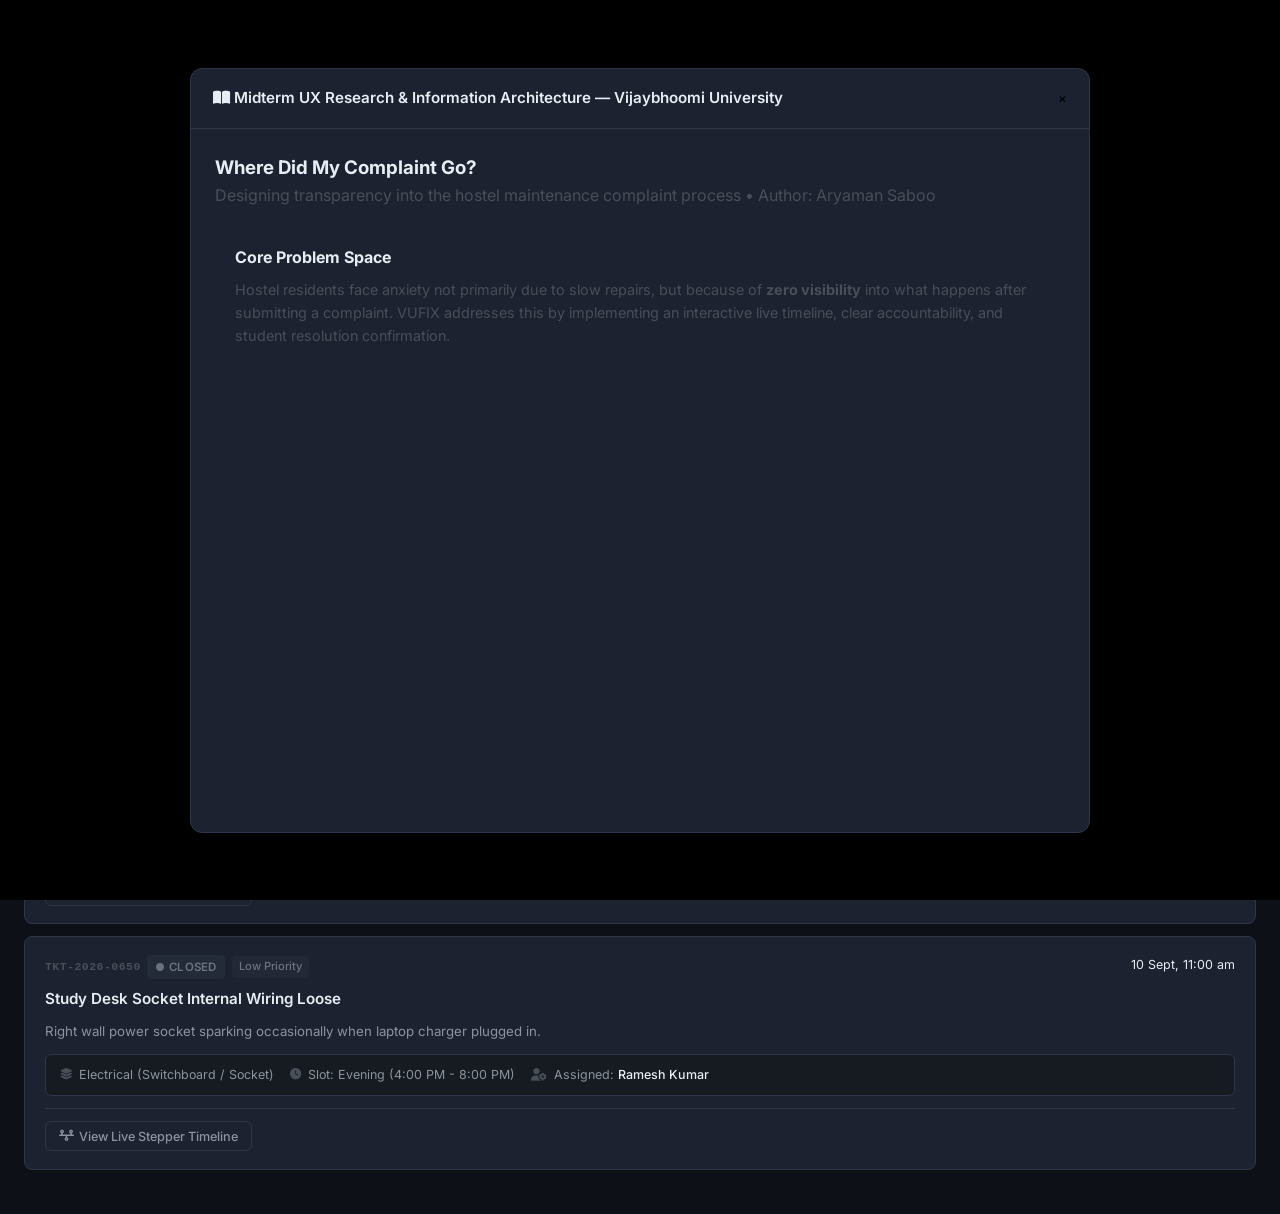
==== commit 94ff7efc: "redesign: clean professional UI — single accent, no emojis, minimal colors" ====
--- a/index.html
+++ b/index.html
@@ -37,30 +37,30 @@
           <div class="preset-menu" id="user-preset-menu">
             <div class="preset-menu-header">Quick Switch Preset Profile</div>
             <button class="preset-option" data-userid="usr_aryaman">
-              <div class="user-avatar-badge" style="background: linear-gradient(135deg, #6366f1, #06b6d4);">AS</div>
+              <div class="user-avatar-badge">AS</div>
               <div class="preset-opt-details">
                 <strong>Aryaman Saboo (Student)</strong>
                 <span>Hostel A, Room B3-304</span>
               </div>
             </button>
             <button class="preset-option" data-userid="usr_parth">
-              <div class="user-avatar-badge" style="background: linear-gradient(135deg, #8b5cf6, #ec4899);">PP</div>
+              <div class="user-avatar-badge" style="background: #374151;">PP</div>
               <div class="preset-opt-details">
                 <strong>Parth Pawar (Student)</strong>
                 <span>Hostel A, Room A1-101</span>
               </div>
             </button>
             <button class="preset-option" data-userid="usr_rinu">
-              <div class="user-avatar-badge" style="background: linear-gradient(135deg, #f59e0b, #ef4444);">RB</div>
+              <div class="user-avatar-badge" style="background: #1d4ed8;">RB</div>
               <div class="preset-opt-details">
                 <strong>Rinu Babu (Hostel Warden)</strong>
                 <span>ADM-WARDEN-01</span>
               </div>
             </button>
             <div style="border-top: 1px solid var(--border-subtle); margin-top: 0.35rem; padding-top: 0.35rem;">
-              <button class="preset-option" id="btn-nav-logout" style="color: var(--accent-rose);">
+              <button class="preset-option" id="btn-nav-logout" style="color: #f87171;">
                 <i class="fa-solid fa-right-from-bracket"></i>
-                <strong>Log Out Session</strong>
+                <strong>Log Out</strong>
               </button>
             </div>
           </div>
@@ -105,22 +105,22 @@
         <div class="quick-preset-btns">
           <button class="btn-preset-quick" data-demo="usr_aryaman">
             <div>
-              <strong>⚡ Quick Fill Primary Student (Aryaman Saboo)</strong>
-              <span>ST20230042 • Room B3-304</span>
+              <strong>Quick Fill — Aryaman Saboo (Student)</strong>
+              <span>ST20230042 · Room B3-304</span>
             </div>
             <span class="preset-chip">Student</span>
           </button>
           <button class="btn-preset-quick" data-demo="usr_rinu">
             <div>
-              <strong>🛡️ Quick Fill Hostel Warden (Rinu Babu)</strong>
-              <span>ADM-WARDEN-01 • Hostel Warden</span>
-            </div>
-            <span class="preset-chip" style="background: rgba(245, 158, 11, 0.2); color: var(--accent-amber);">Warden</span>
+              <strong>Quick Fill — Rinu Babu (Hostel Warden)</strong>
+              <span>ADM-WARDEN-01 · Hostel Warden</span>
+            </div>
+            <span class="preset-chip">Warden</span>
           </button>
           <button class="btn-preset-quick" data-demo="usr_parth">
             <div>
-              <strong>👤 Quick Fill Student (Parth Pawar)</strong>
-              <span>ST20230088 • Room A1-101</span>
+              <strong>Quick Fill — Parth Pawar (Student)</strong>
+              <span>ST20230088 · Room A1-101</span>
             </div>
             <span class="preset-chip">Student</span>
           </button>
@@ -201,7 +201,7 @@
             <label for="warden-password">Admin Access Password</label>
             <input type="password" id="warden-password" class="form-control" placeholder="••••••••" required value="admin123">
           </div>
-          <button type="submit" class="btn-submit-primary" style="background: linear-gradient(135deg, var(--accent-amber), var(--accent-rose));">
+          <button type="submit" class="btn-submit-primary">
             <span>Login to Warden Dashboard</span>
             <i class="fa-solid fa-shield-halved"></i>
           </button>
@@ -216,7 +216,7 @@
       <!-- Greeting & Info Header -->
       <div class="student-portal-header">
         <div class="welcome-title-group">
-          <h2>Welcome back, <span id="student-display-name">Aryaman Saboo</span> 👋</h2>
+          <h2>Welcome back, <span id="student-display-name">Aryaman Saboo</span></h2>
           <div class="user-badges-row">
             <div class="meta-badge">
               <i class="fa-solid fa-id-card"></i>
--- a/style.css
+++ b/style.css
@@ -1,132 +1,114 @@
 /* ==========================================================================
-   VUFIX — Hostel Maintenance & Complaint Transparency Portal
-   Design System & Styling Architecture (Vanilla CSS3)
-   ========================================================================== */
-
-@import url('https://fonts.googleapis.com/css2?family=Inter:wght@300;400;500;600;700;800&family=Outfit:wght@500;600;700;800&display=swap');
+   VUFIX — Professional Design System
+   Clean, minimal dark theme. Single accent. No clutter.
+   ========================================================================== */
+
+@import url('https://fonts.googleapis.com/css2?family=Inter:wght@400;500;600;700&display=swap');
 
 :root {
-  /* Color Palette - Dark Indigo & Slate HSL */
-  --bg-dark: #090d16;
-  --bg-surface: #0f172a;
-  --bg-card: rgba(30, 41, 59, 0.65);
-  --bg-card-hover: rgba(30, 41, 59, 0.85);
-  --bg-glass: rgba(15, 23, 42, 0.75);
-  --bg-glass-elevated: rgba(30, 41, 59, 0.8);
-  
-  --border-subtle: rgba(255, 255, 255, 0.08);
-  --border-focus: rgba(99, 102, 241, 0.5);
-  --border-glow: rgba(99, 102, 241, 0.3);
-
-  --primary-500: #6366f1;
-  --primary-600: #4f46e5;
-  --primary-400: #818cf8;
-  --primary-glow: rgba(99, 102, 241, 0.3);
-
-  --accent-purple: #8b5cf6;
-  --accent-cyan: #06b6d4;
-  --accent-emerald: #10b981;
-  --accent-amber: #f59e0b;
-  --accent-rose: #f43f5e;
-
-  --text-main: #f8fafc;
-  --text-muted: #94a3b8;
-  --text-subtle: #64748b;
-  --text-inverse: #0f172a;
-
-  /* Priority & Status Colors */
-  --status-submitted: #06b6d4;
-  --status-review: #3b82f6;
-  --status-assigned: #8b5cf6;
-  --status-progress: #a855f7;
-  --status-escalated: #f43f5e;
-  --status-resolved: #10b981;
-  --status-closed: #64748b;
+  /* Background layers */
+  --bg-base:    #0d1117;
+  --bg-surface: #161b22;
+  --bg-card:    #1c2230;
+  --bg-input:   #0d1117;
+  --bg-hover:   #1f2937;
+
+  /* Borders */
+  --border:       #2d3748;
+  --border-light: #374151;
+  --border-focus: #3b82f6;
+
+  /* Single primary accent — blue */
+  --blue:       #3b82f6;
+  --blue-light: #60a5fa;
+  --blue-dim:   rgba(59, 130, 246, 0.12);
+  --blue-bg:    rgba(59, 130, 246, 0.08);
+
+  /* Text */
+  --text-primary:   #e6edf3;
+  --text-secondary: #8b949e;
+  --text-muted:     #484f58;
+  --text-link:      #58a6ff;
+
+  /* Status — using only subtle tints, no neon */
+  --s-pending:    #d97706;
+  --s-review:     #3b82f6;
+  --s-assigned:   #6366f1;
+  --s-progress:   #8b5cf6;
+  --s-escalated:  #ef4444;
+  --s-resolved:   #10b981;
+  --s-closed:     #6b7280;
+
+  --s-pending-bg:   rgba(217, 119, 6, 0.1);
+  --s-review-bg:    rgba(59, 130, 246, 0.1);
+  --s-assigned-bg:  rgba(99, 102, 241, 0.1);
+  --s-progress-bg:  rgba(139, 92, 246, 0.1);
+  --s-escalated-bg: rgba(239, 68, 68, 0.1);
+  --s-resolved-bg:  rgba(16, 185, 129, 0.1);
+  --s-closed-bg:    rgba(107, 114, 128, 0.1);
+
+  /* Priority */
+  --p-critical: #ef4444;
+  --p-high:     #f97316;
+  --p-medium:   #d97706;
+  --p-low:      #6b7280;
 
   /* Typography */
-  --font-heading: 'Outfit', -apple-system, BlinkMacSystemFont, sans-serif;
-  --font-body: 'Inter', -apple-system, BlinkMacSystemFont, sans-serif;
-
-  /* Design Tokens */
-  --radius-sm: 8px;
-  --radius-md: 14px;
-  --radius-lg: 20px;
-  --radius-full: 9999px;
-
-  --shadow-sm: 0 4px 6px -1px rgba(0, 0, 0, 0.3);
-  --shadow-md: 0 10px 15px -3px rgba(0, 0, 0, 0.4), 0 4px 6px -2px rgba(0, 0, 0, 0.2);
-  --shadow-lg: 0 20px 25px -5px rgba(0, 0, 0, 0.5), 0 10px 10px -5px rgba(0, 0, 0, 0.3);
-  --shadow-glow: 0 0 25px rgba(99, 102, 241, 0.35);
-
-  --transition-fast: 0.15s cubic-bezier(0.4, 0, 0.2, 1);
-  --transition-normal: 0.25s cubic-bezier(0.4, 0, 0.2, 1);
-  --transition-smooth: 0.35s cubic-bezier(0.16, 1, 0.3, 1);
-}
-
-/* Reset & Global */
-*, *::before, *::after {
-  box-sizing: border-box;
-  margin: 0;
-  padding: 0;
-}
-
-html {
-  scroll-behavior: smooth;
-  font-size: 16px;
-}
-
+  --font: 'Inter', -apple-system, BlinkMacSystemFont, 'Segoe UI', sans-serif;
+
+  /* Radii */
+  --r-sm: 6px;
+  --r-md: 8px;
+  --r-lg: 12px;
+
+  /* Shadows */
+  --shadow-sm: 0 1px 3px rgba(0,0,0,0.4);
+  --shadow-md: 0 4px 12px rgba(0,0,0,0.5);
+
+  /* Transitions */
+  --t: 0.15s ease;
+}
+
+/* Reset */
+*, *::before, *::after { box-sizing: border-box; margin: 0; padding: 0; }
+html { font-size: 16px; }
 body {
-  font-family: var(--font-body);
-  background-color: var(--bg-dark);
-  color: var(--text-main);
+  font-family: var(--font);
+  background: var(--bg-base);
+  color: var(--text-primary);
   min-height: 100vh;
-  line-height: 1.5;
+  line-height: 1.6;
   overflow-x: hidden;
-  background-image: 
-    radial-gradient(circle at 15% 15%, rgba(99, 102, 241, 0.12) 0%, transparent 40%),
-    radial-gradient(circle at 85% 85%, rgba(139, 92, 246, 0.1) 0%, transparent 45%),
-    radial-gradient(circle at 50% 50%, rgba(6, 182, 212, 0.05) 0%, transparent 60%);
-  background-attachment: fixed;
-}
-
-/* Scrollbar */
-::-webkit-scrollbar {
-  width: 8px;
-  height: 8px;
-}
-::-webkit-scrollbar-track {
-  background: var(--bg-dark);
-}
-::-webkit-scrollbar-thumb {
-  background: var(--bg-card);
-  border-radius: 4px;
-}
-::-webkit-scrollbar-thumb:hover {
-  background: var(--primary-500);
-}
-
-/* App Container Layout */
-#app {
-  display: flex;
-  flex-direction: column;
-  min-height: 100vh;
-}
-
-/* Navigation Header */
+}
+
+a { color: var(--text-link); text-decoration: none; }
+button { cursor: pointer; font-family: var(--font); border: none; background: none; }
+
+::-webkit-scrollbar { width: 6px; }
+::-webkit-scrollbar-track { background: var(--bg-base); }
+::-webkit-scrollbar-thumb { background: var(--border); border-radius: 3px; }
+::-webkit-scrollbar-thumb:hover { background: var(--border-light); }
+
+/* App Layout */
+#app { display: flex; flex-direction: column; min-height: 100vh; }
+
+/* ==========================================================================
+   NAVIGATION
+   ========================================================================== */
 .vufix-nav {
   position: sticky;
   top: 0;
   z-index: 100;
-  background: var(--bg-glass);
-  backdrop-filter: blur(16px);
-  -webkit-backdrop-filter: blur(16px);
-  border-bottom: 1px solid var(--border-subtle);
-  padding: 0.85rem 1.5rem;
+  background: var(--bg-surface);
+  border-bottom: 1px solid var(--border);
+  padding: 0 1.5rem;
+  height: 56px;
 }
 
 .nav-container {
   max-width: 1280px;
   margin: 0 auto;
+  height: 100%;
   display: flex;
   align-items: center;
   justify-content: space-between;
@@ -136,1185 +118,1031 @@
 .brand-logo {
   display: flex;
   align-items: center;
-  gap: 0.75rem;
+  gap: 0.6rem;
   text-decoration: none;
-  color: var(--text-main);
+  color: var(--text-primary);
 }
 
 .logo-badge {
-  width: 40px;
-  height: 40px;
-  background: linear-gradient(135deg, var(--primary-500), var(--accent-purple));
-  border-radius: var(--radius-md);
+  width: 32px;
+  height: 32px;
+  background: var(--blue);
+  border-radius: var(--r-sm);
   display: flex;
   align-items: center;
   justify-content: center;
-  font-family: var(--font-heading);
-  font-weight: 800;
+  font-size: 0.75rem;
+  font-weight: 700;
+  color: #fff;
+  letter-spacing: 0.02em;
+  flex-shrink: 0;
+}
+
+.logo-text h1 {
+  font-size: 0.95rem;
+  font-weight: 700;
+  color: var(--text-primary);
+  letter-spacing: 0.04em;
+}
+
+.logo-text p {
+  font-size: 0.68rem;
+  color: var(--text-secondary);
+  font-weight: 400;
+}
+
+.nav-actions {
+  display: flex;
+  align-items: center;
+  gap: 0.5rem;
+}
+
+.btn-icon-nav {
+  width: 34px;
+  height: 34px;
+  display: flex;
+  align-items: center;
+  justify-content: center;
+  border-radius: var(--r-sm);
+  color: var(--text-secondary);
+  transition: all var(--t);
+  position: relative;
+  font-size: 0.9rem;
+}
+.btn-icon-nav:hover { background: var(--bg-hover); color: var(--text-primary); }
+
+.notif-badge {
+  position: absolute;
+  top: 6px;
+  right: 6px;
+  width: 6px;
+  height: 6px;
+  background: var(--blue);
+  border-radius: 50%;
+  border: 1px solid var(--bg-surface);
+}
+
+.btn-outline-sm {
+  display: flex;
+  align-items: center;
+  gap: 0.4rem;
+  padding: 0.4rem 0.75rem;
+  font-size: 0.8rem;
+  font-weight: 500;
+  color: var(--text-secondary);
+  border: 1px solid var(--border);
+  border-radius: var(--r-sm);
+  background: transparent;
+  transition: all var(--t);
+}
+.btn-outline-sm:hover { border-color: var(--border-light); color: var(--text-primary); }
+
+/* User dropdown */
+.preset-switcher-dropdown { position: relative; }
+
+.btn-preset-selector {
+  display: flex;
+  align-items: center;
+  gap: 0.5rem;
+  padding: 0.35rem 0.6rem;
+  border-radius: var(--r-sm);
+  color: var(--text-primary);
+  font-size: 0.82rem;
+  font-weight: 500;
+  transition: background var(--t);
+  border: 1px solid var(--border);
+}
+.btn-preset-selector:hover { background: var(--bg-hover); }
+
+.user-avatar-badge {
+  width: 26px;
+  height: 26px;
+  background: var(--blue);
+  border-radius: var(--r-sm);
+  display: flex;
+  align-items: center;
+  justify-content: center;
+  font-size: 0.65rem;
+  font-weight: 700;
+  color: #fff;
+  flex-shrink: 0;
+  letter-spacing: 0.03em;
+}
+
+.preset-menu {
+  position: absolute;
+  top: calc(100% + 6px);
+  right: 0;
+  width: 240px;
+  background: var(--bg-card);
+  border: 1px solid var(--border);
+  border-radius: var(--r-md);
+  box-shadow: var(--shadow-md);
+  overflow: hidden;
+  display: none;
+  z-index: 200;
+}
+.preset-menu.open { display: block; }
+
+.preset-menu-header {
+  padding: 0.6rem 0.9rem;
+  font-size: 0.72rem;
+  color: var(--text-muted);
+  text-transform: uppercase;
+  letter-spacing: 0.08em;
+  font-weight: 600;
+  border-bottom: 1px solid var(--border);
+}
+
+.preset-option {
+  display: flex;
+  align-items: center;
+  gap: 0.65rem;
+  padding: 0.6rem 0.9rem;
+  width: 100%;
+  text-align: left;
+  font-size: 0.82rem;
+  color: var(--text-primary);
+  transition: background var(--t);
+}
+.preset-option:hover { background: var(--bg-hover); }
+.preset-opt-details strong { display: block; font-size: 0.82rem; font-weight: 500; }
+.preset-opt-details span { font-size: 0.74rem; color: var(--text-secondary); }
+
+/* ==========================================================================
+   MAIN CONTAINER
+   ========================================================================== */
+.main-view-container {
+  flex: 1;
+  max-width: 1280px;
+  margin: 0 auto;
+  width: 100%;
+  padding: 2rem 1.5rem;
+}
+
+/* ==========================================================================
+   CARDS & LAYOUT PRIMITIVES
+   ========================================================================== */
+.glass-card {
+  background: var(--bg-card);
+  border: 1px solid var(--border);
+  border-radius: var(--r-lg);
+  padding: 1.5rem;
+}
+
+.section-divider {
+  border: none;
+  border-top: 1px solid var(--border);
+  margin: 1.5rem 0;
+}
+
+/* ==========================================================================
+   AUTH / LOGIN VIEW
+   ========================================================================== */
+.auth-hero-wrapper {
+  max-width: 440px;
+  margin: 2rem auto;
+}
+
+.auth-header-card {
+  text-align: center;
+  margin-bottom: 1.5rem;
+}
+
+.auth-brand-icon {
+  width: 48px;
+  height: 48px;
+  background: var(--blue);
+  border-radius: var(--r-md);
+  display: flex;
+  align-items: center;
+  justify-content: center;
+  margin: 0 auto 1rem;
   font-size: 1.25rem;
   color: #fff;
-  box-shadow: 0 4px 12px rgba(99, 102, 241, 0.4);
-}
-
-.logo-text h1 {
-  font-family: var(--font-heading);
-  font-size: 1.35rem;
-  font-weight: 800;
-  letter-spacing: -0.02em;
-  background: linear-gradient(90deg, #fff, var(--primary-400));
-  -webkit-background-clip: text;
-  -webkit-text-fill-color: transparent;
-  line-height: 1.1;
-}
-
-.logo-text p {
+}
+
+.auth-header-card h2 {
+  font-size: 1.4rem;
+  font-weight: 700;
+  color: var(--text-primary);
+  margin-bottom: 0.3rem;
+}
+
+.auth-header-card p {
+  font-size: 0.85rem;
+  color: var(--text-secondary);
+}
+
+/* Quick demo */
+.quick-demo-container {
+  background: var(--bg-card);
+  border: 1px solid var(--border);
+  border-radius: var(--r-lg);
+  padding: 1rem;
+  margin-bottom: 1rem;
+}
+
+.quick-demo-title {
+  display: flex;
+  align-items: center;
+  gap: 0.5rem;
+  font-size: 0.75rem;
+  font-weight: 600;
+  color: var(--text-secondary);
+  text-transform: uppercase;
+  letter-spacing: 0.07em;
+  margin-bottom: 0.75rem;
+}
+
+.quick-preset-btns { display: flex; flex-direction: column; gap: 0.4rem; }
+
+.btn-preset-quick {
+  display: flex;
+  align-items: center;
+  justify-content: space-between;
+  padding: 0.6rem 0.85rem;
+  border: 1px solid var(--border);
+  border-radius: var(--r-sm);
+  background: var(--bg-surface);
+  text-align: left;
+  transition: all var(--t);
+  gap: 0.75rem;
+}
+.btn-preset-quick:hover { border-color: var(--blue); background: var(--blue-bg); }
+.btn-preset-quick strong { display: block; font-size: 0.82rem; color: var(--text-primary); font-weight: 500; }
+.btn-preset-quick span { font-size: 0.74rem; color: var(--text-secondary); }
+
+.preset-chip {
+  font-size: 0.7rem;
+  font-weight: 600;
+  padding: 0.2rem 0.5rem;
+  border-radius: var(--r-sm);
+  background: var(--blue-dim);
+  color: var(--blue-light);
+  white-space: nowrap;
+  flex-shrink: 0;
+}
+
+/* Auth tabs */
+.auth-tabs {
+  display: flex;
+  border-bottom: 1px solid var(--border);
+  margin-bottom: 1.25rem;
+  gap: 0;
+}
+
+.auth-tab-btn {
+  flex: 1;
+  padding: 0.65rem 0.5rem;
+  font-size: 0.82rem;
+  font-weight: 500;
+  color: var(--text-secondary);
+  border-bottom: 2px solid transparent;
+  margin-bottom: -1px;
+  transition: all var(--t);
+}
+.auth-tab-btn:hover { color: var(--text-primary); }
+.auth-tab-btn.active { color: var(--blue-light); border-bottom-color: var(--blue); }
+
+/* Auth Forms */
+.auth-form { display: flex; flex-direction: column; gap: 1rem; }
+
+.form-group { display: flex; flex-direction: column; gap: 0.35rem; }
+
+.form-group label {
+  font-size: 0.8rem;
+  font-weight: 500;
+  color: var(--text-secondary);
+}
+
+.form-control {
+  width: 100%;
+  background: var(--bg-input);
+  border: 1px solid var(--border);
+  border-radius: var(--r-sm);
+  padding: 0.55rem 0.75rem;
+  font-size: 0.875rem;
+  color: var(--text-primary);
+  font-family: var(--font);
+  transition: border-color var(--t);
+  outline: none;
+  appearance: none;
+}
+.form-control::placeholder { color: var(--text-muted); }
+.form-control:focus { border-color: var(--border-focus); }
+
+.form-row-2 { display: grid; grid-template-columns: 1fr 1fr; gap: 0.75rem; }
+
+.btn-submit-primary {
+  width: 100%;
+  display: flex;
+  align-items: center;
+  justify-content: center;
+  gap: 0.5rem;
+  padding: 0.65rem 1rem;
+  background: var(--blue);
+  color: #fff;
+  font-size: 0.875rem;
+  font-weight: 600;
+  border-radius: var(--r-sm);
+  transition: background var(--t);
+  border: none;
+}
+.btn-submit-primary:hover { background: #2563eb; }
+
+/* ==========================================================================
+   STUDENT PORTAL
+   ========================================================================== */
+.student-portal-header {
+  display: flex;
+  align-items: flex-start;
+  justify-content: space-between;
+  margin-bottom: 1.5rem;
+  gap: 1rem;
+}
+
+.welcome-title-group h2 {
+  font-size: 1.3rem;
+  font-weight: 700;
+  color: var(--text-primary);
+  margin-bottom: 0.4rem;
+}
+
+.user-badges-row {
+  display: flex;
+  flex-wrap: wrap;
+  align-items: center;
+  gap: 0.5rem;
+}
+
+.meta-badge {
+  display: inline-flex;
+  align-items: center;
+  gap: 0.3rem;
+  padding: 0.25rem 0.6rem;
+  background: var(--bg-card);
+  border: 1px solid var(--border);
+  border-radius: var(--r-sm);
+  font-size: 0.75rem;
+  color: var(--text-secondary);
+  font-weight: 500;
+}
+.meta-badge i { font-size: 0.7rem; color: var(--text-muted); }
+
+.btn-cta-create {
+  display: inline-flex;
+  align-items: center;
+  gap: 0.45rem;
+  padding: 0.6rem 1.1rem;
+  background: var(--blue);
+  color: #fff;
+  font-size: 0.85rem;
+  font-weight: 600;
+  border-radius: var(--r-sm);
+  transition: background var(--t);
+  white-space: nowrap;
+  flex-shrink: 0;
+}
+.btn-cta-create:hover { background: #2563eb; }
+
+/* Stats Cards */
+.stats-cards-grid {
+  display: grid;
+  grid-template-columns: repeat(4, 1fr);
+  gap: 1rem;
+  margin-bottom: 1.5rem;
+}
+
+.stat-card {
+  background: var(--bg-card);
+  border: 1px solid var(--border);
+  border-radius: var(--r-md);
+  padding: 1rem 1.1rem;
+  display: flex;
+  flex-direction: column;
+  gap: 0.25rem;
+}
+
+.stat-info h4 {
   font-size: 0.72rem;
+  color: var(--text-secondary);
+  font-weight: 500;
+  text-transform: uppercase;
+  letter-spacing: 0.06em;
+  margin-bottom: 0.3rem;
+}
+
+.stat-value {
+  font-size: 1.75rem;
+  font-weight: 700;
+  color: var(--text-primary);
+  line-height: 1;
+}
+
+.stat-icon-wrapper {
+  width: 30px;
+  height: 30px;
+  border-radius: var(--r-sm);
+  display: flex;
+  align-items: center;
+  justify-content: center;
+  font-size: 0.85rem;
+  background: var(--blue-dim);
+  color: var(--blue-light);
+  margin-bottom: 0.5rem;
+}
+.stat-icon-wrapper.green { background: rgba(16,185,129,0.1); color: #34d399; }
+.stat-icon-wrapper.red   { background: rgba(239,68,68,0.1);  color: #f87171; }
+.stat-icon-wrapper.gray  { background: rgba(107,114,128,0.1); color: #9ca3af; }
+
+/* Section header + filter bar */
+.section-toolbar {
+  display: flex;
+  align-items: center;
+  justify-content: space-between;
+  margin-bottom: 1rem;
+  gap: 0.75rem;
+  flex-wrap: wrap;
+}
+
+.section-title {
+  font-size: 1rem;
+  font-weight: 600;
+  color: var(--text-primary);
+}
+
+.filter-pills-bar {
+  display: flex;
+  align-items: center;
+  gap: 0.35rem;
+  flex-wrap: wrap;
+}
+
+.btn-filter-pill {
+  padding: 0.3rem 0.7rem;
+  font-size: 0.78rem;
+  font-weight: 500;
+  color: var(--text-secondary);
+  border: 1px solid var(--border);
+  border-radius: var(--r-sm);
+  background: transparent;
+  transition: all var(--t);
+}
+.btn-filter-pill:hover { border-color: var(--border-light); color: var(--text-primary); }
+.btn-filter-pill.active { background: var(--blue-dim); border-color: var(--blue); color: var(--blue-light); }
+
+.search-input-wrapper {
+  position: relative;
+  display: flex;
+  align-items: center;
+  min-width: 200px;
+}
+.search-input-wrapper i {
+  position: absolute;
+  left: 0.65rem;
+  font-size: 0.78rem;
   color: var(--text-muted);
+  pointer-events: none;
+}
+.search-input-wrapper input {
+  background: var(--bg-card);
+  border: 1px solid var(--border);
+  border-radius: var(--r-sm);
+  padding: 0.4rem 0.75rem 0.4rem 2rem;
+  font-size: 0.8rem;
+  color: var(--text-primary);
+  font-family: var(--font);
+  width: 100%;
+  outline: none;
+  transition: border-color var(--t);
+}
+.search-input-wrapper input:focus { border-color: var(--border-focus); }
+.search-input-wrapper input::placeholder { color: var(--text-muted); }
+
+/* ==========================================================================
+   COMPLAINT CARDS
+   ========================================================================== */
+.complaint-card {
+  background: var(--bg-card);
+  border: 1px solid var(--border);
+  border-radius: var(--r-md);
+  padding: 1.1rem 1.25rem;
+  margin-bottom: 0.75rem;
+  transition: border-color var(--t);
+}
+.complaint-card:hover { border-color: var(--border-light); }
+
+.complaint-card-header {
+  display: flex;
+  align-items: flex-start;
+  justify-content: space-between;
+  gap: 0.75rem;
+  margin-bottom: 0.6rem;
+}
+
+.complaint-meta-top {
+  display: flex;
+  align-items: center;
+  gap: 0.4rem;
+  flex-wrap: wrap;
+  margin-bottom: 0.35rem;
+}
+
+.ticket-id-tag {
+  font-size: 0.72rem;
+  font-weight: 600;
+  color: var(--text-muted);
+  font-family: 'Consolas', 'Monaco', monospace;
+  letter-spacing: 0.04em;
+}
+
+/* Status badge */
+.status-badge {
+  display: inline-flex;
+  align-items: center;
+  gap: 0.3rem;
+  padding: 0.18rem 0.55rem;
+  border-radius: 4px;
+  font-size: 0.72rem;
+  font-weight: 600;
+  letter-spacing: 0.02em;
+  text-transform: uppercase;
+}
+.status-badge i { font-size: 0.45rem; }
+
+.status-badge.submitted     { background: var(--s-pending-bg);   color: var(--s-pending); }
+.status-badge.under_review  { background: var(--s-review-bg);    color: var(--s-review); }
+.status-badge.assigned      { background: var(--s-assigned-bg);  color: var(--s-assigned); }
+.status-badge.in_progress   { background: var(--s-progress-bg);  color: var(--s-progress); }
+.status-badge.escalated     { background: var(--s-escalated-bg); color: var(--s-escalated); }
+.status-badge.resolved      { background: var(--s-resolved-bg);  color: var(--s-resolved); }
+.status-badge.closed        { background: var(--s-closed-bg);    color: var(--s-closed); }
+
+/* Priority badge */
+.priority-badge {
+  font-size: 0.7rem;
   font-weight: 500;
-  letter-spacing: 0.03em;
+  color: var(--text-muted);
+  padding: 0.15rem 0.45rem;
+  border-radius: 4px;
+  background: rgba(107,114,128,0.08);
+}
+.priority-badge.critical { color: var(--p-critical); }
+.priority-badge.high     { color: var(--p-high); }
+.priority-badge.medium   { color: var(--p-medium); }
+.priority-badge.low      { color: var(--p-low); }
+
+.complaint-title-block h3 {
+  font-size: 0.95rem;
+  font-weight: 600;
+  color: var(--text-primary);
+}
+
+.complaint-card-body {
+  font-size: 0.83rem;
+  color: var(--text-secondary);
+  line-height: 1.55;
+  margin-bottom: 0.75rem;
+}
+
+.complaint-details-grid {
+  display: flex;
+  flex-wrap: wrap;
+  gap: 1rem;
+  padding: 0.65rem 0.85rem;
+  background: var(--bg-surface);
+  border-radius: var(--r-sm);
+  border: 1px solid var(--border);
+  margin-bottom: 0.75rem;
+}
+
+.complaint-detail-item {
+  display: flex;
+  align-items: center;
+  gap: 0.4rem;
+  font-size: 0.78rem;
+  color: var(--text-secondary);
+}
+.complaint-detail-item i { color: var(--text-muted); font-size: 0.72rem; }
+
+.tech-info-pill {
+  display: flex;
+  align-items: center;
+  gap: 0.4rem;
+  font-size: 0.78rem;
+  color: var(--text-secondary);
+}
+.tech-info-pill i { color: var(--text-muted); }
+.tech-info-pill strong { color: var(--text-primary); font-weight: 500; }
+
+/* Resolution prompt */
+.resolution-prompt-box {
+  display: flex;
+  align-items: center;
+  justify-content: space-between;
+  gap: 0.75rem;
+  padding: 0.75rem 0.85rem;
+  background: rgba(16,185,129,0.05);
+  border: 1px solid rgba(16,185,129,0.2);
+  border-radius: var(--r-sm);
+  margin-bottom: 0.75rem;
+}
+.resolution-prompt-text {
+  display: flex;
+  align-items: center;
+  gap: 0.4rem;
+  font-size: 0.8rem;
+  color: #34d399;
+}
+.resolution-prompt-text i { font-size: 0.8rem; }
+
+/* Card action buttons */
+.complaint-card-actions {
+  display: flex;
+  align-items: center;
+  justify-content: space-between;
+  gap: 0.5rem;
+  border-top: 1px solid var(--border);
+  padding-top: 0.75rem;
+  margin-top: 0.1rem;
+}
+
+.action-btns-group { display: flex; align-items: center; gap: 0.4rem; }
+
+.btn-card-action {
+  display: inline-flex;
+  align-items: center;
+  gap: 0.35rem;
+  padding: 0.4rem 0.8rem;
+  font-size: 0.79rem;
+  font-weight: 500;
+  border-radius: var(--r-sm);
+  border: 1px solid var(--border);
+  color: var(--text-secondary);
+  background: transparent;
+  transition: all var(--t);
+}
+.btn-card-action:hover { border-color: var(--border-light); color: var(--text-primary); background: var(--bg-hover); }
+.btn-card-action i { font-size: 0.75rem; }
+
+.btn-card-action.escalate { color: #f87171; border-color: rgba(239,68,68,0.3); }
+.btn-card-action.escalate:hover { background: rgba(239,68,68,0.08); border-color: rgba(239,68,68,0.5); }
+
+.btn-card-action.resolve-confirm { color: #34d399; border-color: rgba(16,185,129,0.3); }
+.btn-card-action.resolve-confirm:hover { background: rgba(16,185,129,0.08); border-color: rgba(16,185,129,0.5); }
+
+/* Empty state */
+.empty-state {
+  text-align: center;
+  padding: 3rem 1.5rem;
+  border: 1px dashed var(--border);
+  border-radius: var(--r-md);
+  background: var(--bg-card);
+}
+.empty-state i { font-size: 2rem; color: var(--text-muted); display: block; margin-bottom: 0.75rem; }
+.empty-state h3 { font-size: 0.95rem; font-weight: 600; color: var(--text-secondary); margin-bottom: 0.25rem; }
+.empty-state p { font-size: 0.82rem; color: var(--text-muted); }
+
+/* ==========================================================================
+   WARDEN / ADMIN PORTAL
+   ========================================================================== */
+.warden-overview-header {
+  margin-bottom: 1.25rem;
+}
+.warden-overview-header h2 { font-size: 1.2rem; font-weight: 700; margin-bottom: 0.15rem; }
+.warden-overview-header p { font-size: 0.83rem; color: var(--text-secondary); }
+
+.warden-stats-row {
+  display: grid;
+  grid-template-columns: repeat(5, 1fr);
+  gap: 0.75rem;
+  margin-bottom: 1.5rem;
+}
+
+.warden-stat-card {
+  background: var(--bg-card);
+  border: 1px solid var(--border);
+  border-radius: var(--r-md);
+  padding: 0.9rem 1rem;
+}
+.warden-stat-card h4 {
+  font-size: 0.7rem;
+  font-weight: 500;
+  color: var(--text-secondary);
   text-transform: uppercase;
-}
-
-/* Header Controls & User Switcher */
-.nav-actions {
-  display: flex;
-  align-items: center;
-  gap: 0.85rem;
-}
-
-.preset-switcher-dropdown {
+  letter-spacing: 0.06em;
+  margin-bottom: 0.3rem;
+}
+.warden-stat-card .stat-value { font-size: 1.5rem; font-weight: 700; }
+
+/* Urgent banner */
+.urgent-escalations-banner {
+  background: rgba(239,68,68,0.06);
+  border: 1px solid rgba(239,68,68,0.2);
+  border-radius: var(--r-md);
+  padding: 1rem 1.1rem;
+  display: none;
+  flex-direction: column;
+  gap: 0.65rem;
+  margin-bottom: 1.25rem;
+}
+.urgent-banner-title {
+  display: flex;
+  align-items: center;
+  gap: 0.45rem;
+  font-size: 0.82rem;
+  font-weight: 600;
+  color: #f87171;
+}
+.urgent-ticket-item {
+  display: flex;
+  align-items: center;
+  justify-content: space-between;
+  gap: 0.75rem;
+  padding: 0.65rem 0.85rem;
+  background: rgba(239,68,68,0.04);
+  border: 1px solid rgba(239,68,68,0.12);
+  border-radius: var(--r-sm);
+}
+.urgent-item-info strong { display: block; font-size: 0.82rem; color: var(--text-primary); font-weight: 500; margin-bottom: 0.15rem; }
+.urgent-item-info span { font-size: 0.76rem; color: var(--text-secondary); }
+
+.btn-urgent-assign {
+  display: inline-flex;
+  align-items: center;
+  gap: 0.35rem;
+  padding: 0.35rem 0.75rem;
+  font-size: 0.78rem;
+  font-weight: 600;
+  background: rgba(239,68,68,0.15);
+  border: 1px solid rgba(239,68,68,0.3);
+  color: #f87171;
+  border-radius: var(--r-sm);
+  transition: all var(--t);
+  white-space: nowrap;
+}
+.btn-urgent-assign:hover { background: rgba(239,68,68,0.25); }
+
+/* Warden controls bar */
+.warden-controls-bar {
+  display: flex;
+  align-items: center;
+  justify-content: space-between;
+  gap: 0.75rem;
+  margin-bottom: 1rem;
+  flex-wrap: wrap;
+}
+.warden-filters-group { display: flex; align-items: center; gap: 0.5rem; flex-wrap: wrap; }
+
+.select-control {
+  padding: 0.4rem 0.65rem;
+  background: var(--bg-card);
+  border: 1px solid var(--border);
+  border-radius: var(--r-sm);
+  font-size: 0.8rem;
+  color: var(--text-primary);
+  font-family: var(--font);
+  outline: none;
+  transition: border-color var(--t);
+  appearance: none;
+  -webkit-appearance: none;
+  cursor: pointer;
+}
+.select-control:focus { border-color: var(--border-focus); }
+
+/* Warden table */
+.tickets-table-wrapper {
+  background: var(--bg-card);
+  border: 1px solid var(--border);
+  border-radius: var(--r-md);
+  overflow: hidden;
+}
+
+.vufix-table {
+  width: 100%;
+  border-collapse: collapse;
+  font-size: 0.82rem;
+}
+.vufix-table th {
+  padding: 0.75rem 1rem;
+  text-align: left;
+  font-size: 0.72rem;
+  font-weight: 600;
+  color: var(--text-secondary);
+  text-transform: uppercase;
+  letter-spacing: 0.06em;
+  border-bottom: 1px solid var(--border);
+  background: var(--bg-surface);
+}
+.vufix-table td {
+  padding: 0.85rem 1rem;
+  border-bottom: 1px solid var(--border);
+  color: var(--text-primary);
+  vertical-align: middle;
+}
+.vufix-table tr:last-child td { border-bottom: none; }
+.vufix-table tbody tr:hover { background: var(--bg-hover); }
+.vufix-table td .text-muted { font-size: 0.74rem; color: var(--text-secondary); display: block; }
+
+.btn-table-action {
+  display: inline-flex;
+  align-items: center;
+  gap: 0.3rem;
+  padding: 0.3rem 0.65rem;
+  font-size: 0.76rem;
+  font-weight: 500;
+  border: 1px solid var(--border);
+  border-radius: var(--r-sm);
+  color: var(--text-secondary);
+  background: transparent;
+  transition: all var(--t);
+}
+.btn-table-action:hover { border-color: var(--border-light); color: var(--text-primary); background: var(--bg-hover); }
+
+/* ==========================================================================
+   MODALS
+   ========================================================================== */
+.modal-backdrop {
+  position: fixed;
+  inset: 0;
+  background: rgba(0,0,0,0.7);
+  z-index: 500;
+  display: flex;
+  align-items: center;
+  justify-content: center;
+  padding: 1rem;
+  animation: fadeIn 0.1s ease;
+}
+.modal-backdrop.hidden { display: none; }
+
+.modal-dialog {
+  background: var(--bg-card);
+  border: 1px solid var(--border);
+  border-radius: var(--r-lg);
+  width: 100%;
+  max-width: 560px;
+  max-height: 88vh;
+  display: flex;
+  flex-direction: column;
+  box-shadow: var(--shadow-md);
+  animation: slideUp 0.2s ease;
+}
+
+.modal-header {
+  display: flex;
+  align-items: center;
+  justify-content: space-between;
+  padding: 1.1rem 1.35rem;
+  border-bottom: 1px solid var(--border);
+  flex-shrink: 0;
+}
+.modal-title { font-size: 0.95rem; font-weight: 600; }
+.modal-subtitle { font-size: 0.78rem; color: var(--text-secondary); margin-top: 0.1rem; }
+
+.btn-modal-close {
+  width: 30px;
+  height: 30px;
+  display: flex;
+  align-items: center;
+  justify-content: center;
+  border-radius: var(--r-sm);
+  color: var(--text-secondary);
+  font-size: 0.85rem;
+  transition: all var(--t);
+  flex-shrink: 0;
+}
+.btn-modal-close:hover { background: var(--bg-hover); color: var(--text-primary); }
+
+.modal-body {
+  padding: 1.25rem 1.35rem;
+  overflow-y: auto;
+  flex: 1;
+}
+
+.modal-footer {
+  display: flex;
+  align-items: center;
+  justify-content: flex-end;
+  gap: 0.5rem;
+  padding: 1rem 1.35rem;
+  border-top: 1px solid var(--border);
+  flex-shrink: 0;
+}
+
+.btn-modal-secondary {
+  padding: 0.5rem 1rem;
+  font-size: 0.83rem;
+  font-weight: 500;
+  color: var(--text-secondary);
+  border: 1px solid var(--border);
+  border-radius: var(--r-sm);
+  background: transparent;
+  transition: all var(--t);
+}
+.btn-modal-secondary:hover { border-color: var(--border-light); color: var(--text-primary); background: var(--bg-hover); }
+
+.btn-modal-primary {
+  padding: 0.5rem 1.1rem;
+  font-size: 0.83rem;
+  font-weight: 600;
+  color: #fff;
+  background: var(--blue);
+  border-radius: var(--r-sm);
+  border: none;
+  transition: background var(--t);
+}
+.btn-modal-primary:hover { background: #2563eb; }
+
+.btn-modal-danger {
+  padding: 0.5rem 1.1rem;
+  font-size: 0.83rem;
+  font-weight: 600;
+  color: #fff;
+  background: #dc2626;
+  border-radius: var(--r-sm);
+  border: none;
+  transition: background var(--t);
+}
+.btn-modal-danger:hover { background: #b91c1c; }
+
+/* ==========================================================================
+   COMPLAINT WIZARD
+   ========================================================================== */
+.wizard-stepper-header {
+  display: flex;
+  align-items: center;
+  justify-content: center;
+  gap: 0.5rem;
+  margin-bottom: 1.5rem;
   position: relative;
 }
 
-.btn-preset-selector {
-  display: flex;
-  align-items: center;
-  gap: 0.6rem;
-  background: var(--bg-card);
-  border: 1px solid var(--border-subtle);
-  color: var(--text-main);
-  padding: 0.45rem 0.9rem;
-  border-radius: var(--radius-full);
-  font-size: 0.85rem;
-  font-weight: 500;
-  cursor: pointer;
-  transition: var(--transition-fast);
-}
-
-.btn-preset-selector:hover {
-  border-color: var(--primary-500);
-  background: var(--bg-card-hover);
-}
-
-.user-avatar-badge {
+.wizard-step-node {
   width: 28px;
   height: 28px;
   border-radius: 50%;
-  background: linear-gradient(135deg, var(--primary-500), var(--accent-cyan));
-  color: #fff;
-  font-weight: 700;
-  font-size: 0.75rem;
   display: flex;
   align-items: center;
   justify-content: center;
-}
-
-.preset-menu {
-  position: absolute;
-  top: calc(100% + 8px);
-  right: 0;
-  width: 280px;
-  background: var(--bg-surface);
-  border: 1px solid var(--border-subtle);
-  border-radius: var(--radius-md);
-  box-shadow: var(--shadow-lg);
-  padding: 0.5rem;
-  display: none;
-  z-index: 120;
-}
-
-.preset-menu.active {
-  display: block;
-  animation: fadeIn 0.2s ease-out;
-}
-
-.preset-menu-header {
-  padding: 0.5rem 0.75rem;
-  font-size: 0.75rem;
-  text-transform: uppercase;
-  letter-spacing: 0.05em;
-  color: var(--text-subtle);
-  font-weight: 700;
-  border-bottom: 1px solid var(--border-subtle);
-  margin-bottom: 0.35rem;
-}
-
-.preset-option {
-  display: flex;
-  align-items: center;
-  gap: 0.75rem;
-  width: 100%;
-  padding: 0.6rem 0.75rem;
-  border: none;
-  background: transparent;
-  color: var(--text-main);
-  border-radius: var(--radius-sm);
-  text-align: left;
-  cursor: pointer;
-  transition: var(--transition-fast);
-}
-
-.preset-option:hover {
-  background: var(--bg-card);
-}
-
-.preset-option.active {
-  background: rgba(99, 102, 241, 0.15);
-  border: 1px solid rgba(99, 102, 241, 0.3);
-}
-
-.preset-opt-details strong {
-  display: block;
-  font-size: 0.85rem;
-}
-
-.preset-opt-details span {
-  font-size: 0.75rem;
-  color: var(--text-muted);
-}
-
-/* Nav Action Buttons */
-.btn-icon-nav {
-  width: 38px;
-  height: 38px;
-  border-radius: 50%;
-  background: var(--bg-card);
-  border: 1px solid var(--border-subtle);
-  color: var(--text-muted);
-  display: flex;
-  align-items: center;
-  justify-content: center;
-  cursor: pointer;
-  position: relative;
-  transition: var(--transition-fast);
-}
-
-.btn-icon-nav:hover {
-  color: #fff;
-  border-color: var(--primary-500);
-}
-
-.notif-badge {
-  position: absolute;
-  top: 2px;
-  right: 2px;
-  width: 10px;
-  height: 10px;
-  border-radius: 50%;
-  background: var(--accent-rose);
-  border: 2px solid var(--bg-surface);
-}
-
-.btn-outline-sm {
-  background: transparent;
-  border: 1px solid var(--border-subtle);
-  color: var(--text-muted);
-  padding: 0.45rem 0.85rem;
-  border-radius: var(--radius-full);
-  font-size: 0.82rem;
-  font-weight: 500;
-  cursor: pointer;
-  display: flex;
-  align-items: center;
-  gap: 0.4rem;
-  transition: var(--transition-fast);
-}
-
-.btn-outline-sm:hover {
-  color: var(--text-main);
-  border-color: var(--text-muted);
-}
-
-/* Main Content Area */
-.main-view-container {
-  flex: 1;
-  max-width: 1280px;
-  width: 100%;
-  margin: 0 auto;
-  padding: 2rem 1.5rem;
-}
-
-/* Common Card & Layout Utility */
-.glass-card {
-  background: var(--bg-card);
-  backdrop-filter: blur(12px);
-  -webkit-backdrop-filter: blur(12px);
-  border: 1px solid var(--border-subtle);
-  border-radius: var(--radius-lg);
-  padding: 1.5rem;
-  box-shadow: var(--shadow-md);
-  transition: var(--transition-normal);
-}
-
-.glass-card:hover {
-  border-color: var(--card-hover-border);
-}
-
-/* ==========================================================================
-   VIEW 1: FRETBOX-INSPIRED TABBED AUTHENTICATION HUB
-   ========================================================================== */
-
-.auth-hero-wrapper {
-  max-width: 520px;
-  margin: 2rem auto;
-}
-
-.auth-header-card {
-  text-align: center;
-  margin-bottom: 1.5rem;
-}
-
-.auth-brand-icon {
-  width: 64px;
-  height: 64px;
-  margin: 0 auto 1rem;
-  background: linear-gradient(135deg, var(--primary-500), var(--accent-purple));
-  border-radius: var(--radius-lg);
-  display: flex;
-  align-items: center;
-  justify-content: center;
-  font-size: 2rem;
-  color: #fff;
-  box-shadow: var(--shadow-glow);
-}
-
-.auth-header-card h2 {
-  font-family: var(--font-heading);
-  font-size: 1.85rem;
-  font-weight: 800;
-  margin-bottom: 0.35rem;
-}
-
-.auth-header-card p {
-  color: var(--text-muted);
-  font-size: 0.92rem;
-}
-
-/* Quick Fill Demo Bar */
-.quick-demo-container {
-  margin-bottom: 1.5rem;
-  background: rgba(99, 102, 241, 0.08);
-  border: 1px dashed rgba(99, 102, 241, 0.3);
-  border-radius: var(--radius-md);
-  padding: 1rem;
-}
-
-.quick-demo-title {
-  font-size: 0.78rem;
-  font-weight: 700;
-  text-transform: uppercase;
-  letter-spacing: 0.05em;
-  color: var(--primary-400);
-  margin-bottom: 0.75rem;
-  display: flex;
-  align-items: center;
-  gap: 0.4rem;
-}
-
-.quick-preset-btns {
-  display: flex;
-  flex-direction: column;
-  gap: 0.6rem;
-}
-
-.btn-preset-quick {
-  display: flex;
-  align-items: center;
-  justify-content: space-between;
-  width: 100%;
-  padding: 0.65rem 0.9rem;
-  background: var(--bg-surface);
-  border: 1px solid var(--border-subtle);
-  border-radius: var(--radius-md);
-  color: var(--text-main);
-  cursor: pointer;
-  transition: var(--transition-fast);
-  text-align: left;
-}
-
-.btn-preset-quick:hover {
-  background: var(--primary-600);
-  border-color: var(--primary-500);
-  color: #fff;
-  transform: translateY(-1px);
-  box-shadow: 0 4px 12px rgba(99, 102, 241, 0.3);
-}
-
-.btn-preset-quick strong {
-  font-size: 0.88rem;
-  display: block;
-}
-
-.btn-preset-quick span {
-  font-size: 0.76rem;
-  opacity: 0.8;
-}
-
-.preset-chip {
-  font-size: 0.72rem;
-  padding: 0.2rem 0.5rem;
-  border-radius: var(--radius-full);
-  background: rgba(255, 255, 255, 0.1);
-  font-weight: 600;
-}
-
-/* Tab Switcher */
-.auth-tabs {
-  display: flex;
-  background: rgba(15, 23, 42, 0.8);
-  padding: 0.35rem;
-  border-radius: var(--radius-md);
-  margin-bottom: 1.5rem;
-  border: 1px solid var(--border-subtle);
-}
-
-.auth-tab-btn {
-  flex: 1;
-  padding: 0.65rem 0.5rem;
-  border: none;
-  background: transparent;
-  color: var(--text-muted);
-  font-weight: 600;
-  font-size: 0.85rem;
-  border-radius: var(--radius-sm);
-  cursor: pointer;
-  transition: var(--transition-fast);
-  text-align: center;
-}
-
-.auth-tab-btn:hover {
-  color: var(--text-main);
-}
-
-.auth-tab-btn.active {
-  background: var(--primary-500);
-  color: #fff;
-  box-shadow: 0 2px 8px rgba(99, 102, 241, 0.4);
-}
-
-/* Forms */
-.form-group {
-  margin-bottom: 1.1rem;
-}
-
-.form-group label {
-  display: block;
-  font-size: 0.82rem;
-  font-weight: 600;
-  color: var(--text-muted);
-  margin-bottom: 0.4rem;
-}
-
-.form-control {
-  width: 100%;
-  background: rgba(15, 23, 42, 0.8);
-  border: 1px solid var(--border-subtle);
-  color: var(--text-main);
-  padding: 0.75rem 1rem;
-  border-radius: var(--radius-md);
-  font-size: 0.92rem;
-  font-family: inherit;
-  transition: var(--transition-fast);
-}
-
-.form-control:focus {
-  outline: none;
-  border-color: var(--primary-500);
-  box-shadow: 0 0 0 3px var(--primary-glow);
-}
-
-.form-row-2 {
-  display: grid;
-  grid-template-columns: 1fr 1fr;
-  gap: 0.85rem;
-}
-
-.btn-submit-primary {
-  width: 100%;
-  padding: 0.85rem;
-  background: linear-gradient(135deg, var(--primary-500), var(--primary-600));
-  border: none;
-  border-radius: var(--radius-md);
-  color: #fff;
-  font-weight: 700;
-  font-size: 0.95rem;
-  cursor: pointer;
-  display: flex;
-  align-items: center;
-  justify-content: center;
-  gap: 0.5rem;
-  box-shadow: 0 4px 14px rgba(99, 102, 241, 0.4);
-  transition: var(--transition-fast);
-}
-
-.btn-submit-primary:hover {
-  background: linear-gradient(135deg, var(--primary-600), var(--accent-purple));
-  transform: translateY(-1px);
-  box-shadow: 0 6px 20px rgba(99, 102, 241, 0.5);
-}
-
-/* ==========================================================================
-   VIEW 2: STUDENT MAINTENANCE PORTAL
-   ========================================================================== */
-
-.student-portal-header {
-  display: flex;
-  align-items: center;
-  justify-content: space-between;
-  flex-wrap: wrap;
-  gap: 1rem;
-  margin-bottom: 2rem;
-}
-
-.welcome-title-group h2 {
-  font-family: var(--font-heading);
-  font-size: 1.85rem;
-  font-weight: 800;
-  margin-bottom: 0.4rem;
-}
-
-.user-badges-row {
-  display: flex;
-  flex-wrap: wrap;
-  gap: 0.5rem;
-}
-
-.meta-badge {
-  display: inline-flex;
-  align-items: center;
-  gap: 0.4rem;
-  background: var(--bg-card);
-  border: 1px solid var(--border-subtle);
-  padding: 0.3rem 0.7rem;
-  border-radius: var(--radius-full);
-  font-size: 0.78rem;
-  color: var(--text-muted);
-  font-weight: 500;
-}
-
-.meta-badge i {
-  color: var(--primary-400);
-}
-
-.btn-cta-create {
-  background: linear-gradient(135deg, var(--primary-500), var(--accent-purple));
-  color: #fff;
-  border: none;
-  padding: 0.75rem 1.4rem;
-  border-radius: var(--radius-full);
-  font-weight: 700;
-  font-size: 0.9rem;
-  cursor: pointer;
-  display: flex;
-  align-items: center;
-  gap: 0.5rem;
-  box-shadow: var(--shadow-glow);
-  transition: var(--transition-fast);
-}
-
-.btn-cta-create:hover {
-  transform: translateY(-2px);
-  box-shadow: 0 8px 24px rgba(99, 102, 241, 0.5);
-}
-
-/* Summary Stat Cards Grid */
-.stats-cards-grid {
-  display: grid;
-  grid-template-columns: repeat(auto-fit, minmax(220px, 1fr));
-  gap: 1.25rem;
-  margin-bottom: 2rem;
-}
-
-.stat-card {
-  display: flex;
-  align-items: center;
-  gap: 1.2rem;
-  background: var(--bg-card);
-  border: 1px solid var(--border-subtle);
-  border-radius: var(--radius-lg);
-  padding: 1.25rem;
-  position: relative;
-  overflow: hidden;
-}
-
-.stat-card::before {
-  content: '';
-  position: absolute;
-  top: 0;
-  left: 0;
-  width: 4px;
-  height: 100%;
-  background: var(--stat-color, var(--primary-500));
-}
-
-.stat-icon-wrapper {
-  width: 48px;
-  height: 48px;
-  border-radius: var(--radius-md);
-  background: rgba(255, 255, 255, 0.05);
-  display: flex;
-  align-items: center;
-  justify-content: center;
-  font-size: 1.35rem;
-  color: var(--stat-color, var(--primary-400));
-}
-
-.stat-info h4 {
-  font-size: 0.8rem;
-  font-weight: 600;
-  color: var(--text-muted);
-  text-transform: uppercase;
-  letter-spacing: 0.04em;
-}
-
-.stat-value {
-  font-family: var(--font-heading);
-  font-size: 1.75rem;
-  font-weight: 800;
-  color: var(--text-main);
-  line-height: 1.2;
-}
-
-/* Section Header & Filters */
-.section-toolbar {
-  display: flex;
-  align-items: center;
-  justify-content: space-between;
-  flex-wrap: wrap;
-  gap: 1rem;
-  margin-bottom: 1.25rem;
-}
-
-.section-title {
-  font-family: var(--font-heading);
-  font-size: 1.35rem;
-  font-weight: 700;
-  display: flex;
-  align-items: center;
-  gap: 0.6rem;
-}
-
-.filter-pills-bar {
-  display: flex;
-  flex-wrap: wrap;
-  gap: 0.5rem;
-}
-
-.btn-filter-pill {
-  padding: 0.4rem 0.85rem;
-  background: var(--bg-card);
-  border: 1px solid var(--border-subtle);
-  border-radius: var(--radius-full);
-  color: var(--text-muted);
-  font-size: 0.82rem;
-  font-weight: 600;
-  cursor: pointer;
-  transition: var(--transition-fast);
-}
-
-.btn-filter-pill:hover {
-  color: var(--text-main);
-  border-color: var(--primary-500);
-}
-
-.btn-filter-pill.active {
-  background: var(--primary-500);
-  color: #fff;
-  border-color: var(--primary-500);
-}
-
-.search-input-wrapper {
-  position: relative;
-  min-width: 240px;
-}
-
-.search-input-wrapper i {
-  position: absolute;
-  left: 0.9rem;
-  top: 50%;
-  transform: translateY(-50%);
-  color: var(--text-subtle);
-}
-
-.search-input-wrapper input {
-  padding-left: 2.3rem;
-  padding-top: 0.5rem;
-  padding-bottom: 0.5rem;
-  font-size: 0.85rem;
-}
-
-/* Complaints Cards List */
-.complaints-list-grid {
-  display: flex;
-  flex-direction: column;
-  gap: 1rem;
-}
-
-.complaint-card {
-  background: var(--bg-card);
-  border: 1px solid var(--border-subtle);
-  border-radius: var(--radius-lg);
-  padding: 1.25rem 1.5rem;
-  transition: var(--transition-normal);
-  display: flex;
-  flex-direction: column;
-  gap: 1rem;
-}
-
-.complaint-card:hover {
-  border-color: var(--card-hover-border);
-  box-shadow: var(--shadow-md);
-}
-
-.complaint-card-header {
-  display: flex;
-  align-items: flex-start;
-  justify-content: space-between;
-  gap: 1rem;
-  flex-wrap: wrap;
-}
-
-.complaint-meta-top {
-  display: flex;
-  align-items: center;
-  gap: 0.6rem;
-  flex-wrap: wrap;
-}
-
-.ticket-id-tag {
-  font-family: monospace;
-  font-weight: 700;
-  font-size: 0.8rem;
-  background: rgba(255, 255, 255, 0.08);
-  padding: 0.2rem 0.55rem;
-  border-radius: var(--radius-sm);
-  color: var(--primary-400);
-}
-
-.status-badge {
-  padding: 0.25rem 0.7rem;
-  border-radius: var(--radius-full);
-  font-size: 0.76rem;
-  font-weight: 700;
-  text-transform: uppercase;
-  letter-spacing: 0.03em;
-  display: inline-flex;
-  align-items: center;
-  gap: 0.35rem;
-}
-
-.status-badge.submitted { background: rgba(6, 182, 212, 0.15); color: var(--accent-cyan); border: 1px solid rgba(6, 182, 212, 0.3); }
-.status-badge.review { background: rgba(59, 130, 246, 0.15); color: #3b82f6; border: 1px solid rgba(59, 130, 246, 0.3); }
-.status-badge.assigned { background: rgba(139, 92, 246, 0.15); color: var(--accent-purple); border: 1px solid rgba(139, 92, 246, 0.3); }
-.status-badge.in_progress { background: rgba(168, 85, 247, 0.15); color: #a855f7; border: 1px solid rgba(168, 85, 247, 0.3); }
-.status-badge.escalated { 
-  background: rgba(244, 63, 94, 0.2); 
-  color: var(--accent-rose); 
-  border: 1px solid rgba(244, 63, 94, 0.5);
-  animation: pulseGlow 2s infinite;
-}
-.status-badge.resolved { background: rgba(16, 185, 129, 0.15); color: var(--accent-emerald); border: 1px solid rgba(16, 185, 129, 0.3); }
-.status-badge.closed { background: rgba(100, 116, 139, 0.15); color: var(--text-subtle); border: 1px solid rgba(100, 116, 139, 0.3); }
-
-@keyframes pulseGlow {
-  0% { box-shadow: 0 0 0 0 rgba(244, 63, 94, 0.4); }
-  70% { box-shadow: 0 0 0 8px rgba(244, 63, 94, 0); }
-  100% { box-shadow: 0 0 0 0 rgba(244, 63, 94, 0); }
-}
-
-.priority-badge {
   font-size: 0.75rem;
   font-weight: 700;
-  padding: 0.2rem 0.55rem;
-  border-radius: var(--radius-sm);
-}
-
-.priority-badge.low { background: rgba(148, 163, 184, 0.15); color: var(--text-muted); }
-.priority-badge.medium { background: rgba(245, 158, 11, 0.15); color: var(--accent-amber); }
-.priority-badge.high { background: rgba(244, 63, 94, 0.15); color: var(--accent-rose); }
-.priority-badge.critical { background: rgba(239, 68, 68, 0.3); color: #f87171; border: 1px solid #ef4444; }
-
-.complaint-title-block h3 {
-  font-family: var(--font-heading);
-  font-size: 1.15rem;
-  font-weight: 700;
-  margin-bottom: 0.35rem;
-  color: var(--text-main);
-}
-
-.complaint-card-body {
-  font-size: 0.9rem;
+  border: 2px solid var(--border);
   color: var(--text-muted);
-  line-height: 1.5;
-}
-
-.complaint-details-grid {
-  display: flex;
-  flex-wrap: wrap;
-  gap: 1.25rem;
-  font-size: 0.82rem;
-  color: var(--text-subtle);
-  background: rgba(15, 23, 42, 0.5);
-  padding: 0.75rem 1rem;
-  border-radius: var(--radius-md);
-}
-
-.complaint-detail-item {
-  display: flex;
-  align-items: center;
-  gap: 0.4rem;
-}
-
-.complaint-detail-item i {
-  color: var(--primary-400);
-}
-
-.tech-info-pill {
-  display: inline-flex;
-  align-items: center;
-  gap: 0.5rem;
-  background: rgba(99, 102, 241, 0.12);
-  border: 1px solid rgba(99, 102, 241, 0.25);
-  padding: 0.3rem 0.75rem;
-  border-radius: var(--radius-full);
-  font-size: 0.8rem;
-  color: var(--primary-400);
-}
-
-.complaint-card-actions {
-  display: flex;
-  align-items: center;
-  justify-content: space-between;
-  gap: 1rem;
-  flex-wrap: wrap;
-  padding-top: 0.5rem;
-  border-top: 1px solid var(--border-subtle);
-}
-
-.action-btns-group {
-  display: flex;
-  align-items: center;
-  gap: 0.6rem;
-}
-
-.btn-card-action {
-  padding: 0.45rem 0.9rem;
-  border-radius: var(--radius-md);
-  font-size: 0.82rem;
-  font-weight: 600;
-  border: 1px solid var(--border-subtle);
   background: var(--bg-surface);
-  color: var(--text-main);
-  cursor: pointer;
-  display: flex;
-  align-items: center;
-  gap: 0.4rem;
-  transition: var(--transition-fast);
-}
-
-.btn-card-action:hover {
-  background: var(--primary-500);
-  border-color: var(--primary-500);
-  color: #fff;
-}
-
-.btn-card-action.escalate {
-  background: rgba(244, 63, 94, 0.1);
-  border-color: rgba(244, 63, 94, 0.3);
-  color: var(--accent-rose);
-}
-
-.btn-card-action.escalate:hover {
-  background: var(--accent-rose);
-  color: #fff;
-}
-
-.btn-card-action.resolve-confirm {
-  background: rgba(16, 185, 129, 0.15);
-  border-color: rgba(16, 185, 129, 0.4);
-  color: var(--accent-emerald);
-}
-
-.btn-card-action.resolve-confirm:hover {
-  background: var(--accent-emerald);
-  color: #fff;
-}
-
-/* Resolution Prompt Banner inside card */
-.resolution-prompt-box {
-  background: rgba(16, 185, 129, 0.1);
-  border: 1px solid rgba(16, 185, 129, 0.3);
-  border-radius: var(--radius-md);
-  padding: 0.85rem 1rem;
-  display: flex;
-  align-items: center;
-  justify-content: space-between;
-  gap: 1rem;
-  flex-wrap: wrap;
-}
-
-.resolution-prompt-text {
-  font-size: 0.88rem;
-  color: var(--accent-emerald);
-  font-weight: 600;
-  display: flex;
-  align-items: center;
-  gap: 0.5rem;
-}
-
-/* ==========================================================================
-   VIEW 3: HOSTEL WARDEN MANAGEMENT PORTAL
-   ========================================================================== */
-
-.warden-overview-header {
-  margin-bottom: 1.5rem;
-}
-
-.warden-overview-header h2 {
-  font-family: var(--font-heading);
-  font-size: 1.85rem;
-  font-weight: 800;
-  margin-bottom: 0.3rem;
-}
-
-/* Urgent Escalation Alert Banner */
-.urgent-escalations-banner {
-  background: linear-gradient(135deg, rgba(244, 63, 94, 0.15), rgba(139, 92, 246, 0.15));
-  border: 1px solid rgba(244, 63, 94, 0.4);
-  border-radius: var(--radius-lg);
-  padding: 1.25rem 1.5rem;
-  margin-bottom: 2rem;
-  display: flex;
-  flex-direction: column;
-  gap: 1rem;
   position: relative;
-  overflow: hidden;
-}
-
-.urgent-banner-header {
-  display: flex;
-  align-items: center;
-  justify-content: space-between;
-}
-
-.urgent-banner-title {
-  display: flex;
-  align-items: center;
-  gap: 0.6rem;
-  color: var(--accent-rose);
-  font-family: var(--font-heading);
-  font-weight: 800;
-  font-size: 1.15rem;
-}
-
-.urgent-tickets-list {
-  display: flex;
-  flex-direction: column;
-  gap: 0.75rem;
-}
-
-.urgent-ticket-item {
-  background: rgba(15, 23, 42, 0.8);
-  border: 1px solid rgba(244, 63, 94, 0.3);
-  border-radius: var(--radius-md);
-  padding: 0.85rem 1rem;
-  display: flex;
-  align-items: center;
-  justify-content: space-between;
-  gap: 1rem;
-  flex-wrap: wrap;
-}
-
-.urgent-item-info strong {
-  font-size: 0.9rem;
-  color: var(--text-main);
-  display: block;
-}
-
-.urgent-item-info span {
-  font-size: 0.78rem;
+  z-index: 1;
+  flex-shrink: 0;
+  transition: all var(--t);
+}
+.wizard-step-node.active { border-color: var(--blue); color: var(--blue-light); background: var(--blue-dim); }
+.wizard-step-node.done   { border-color: #10b981; color: #fff; background: #10b981; }
+
+.wizard-connector {
+  flex: 1;
+  height: 1px;
+  background: var(--border);
+  max-width: 60px;
+}
+.wizard-step-label {
+  position: absolute;
+  bottom: -18px;
+  white-space: nowrap;
+  font-size: 0.65rem;
   color: var(--text-muted);
-}
-
-/* Warden Filters & Table */
-.warden-controls-bar {
-  display: flex;
-  align-items: center;
-  justify-content: space-between;
-  gap: 1rem;
-  flex-wrap: wrap;
-  margin-bottom: 1.25rem;
-}
-
-.warden-filters-group {
-  display: flex;
-  align-items: center;
-  gap: 0.6rem;
-  flex-wrap: wrap;
-}
-
-.select-control {
-  background: var(--bg-card);
-  border: 1px solid var(--border-subtle);
-  color: var(--text-main);
-  padding: 0.45rem 0.85rem;
-  border-radius: var(--radius-md);
-  font-size: 0.85rem;
-  cursor: pointer;
-}
-
-.select-control option {
-  background: var(--bg-surface);
-  color: var(--text-main);
-}
-
-.tickets-table-wrapper {
-  background: var(--bg-card);
-  border: 1px solid var(--border-subtle);
-  border-radius: var(--radius-lg);
-  overflow-x: auto;
-}
-
-.vufix-table {
-  width: 100%;
-  border-collapse: collapse;
-  text-align: left;
-  font-size: 0.88rem;
-}
-
-.vufix-table th {
-  background: rgba(15, 23, 42, 0.8);
-  padding: 0.9rem 1.2rem;
-  font-size: 0.78rem;
-  font-weight: 700;
-  text-transform: uppercase;
-  letter-spacing: 0.05em;
-  color: var(--text-subtle);
-  border-bottom: 1px solid var(--border-subtle);
-}
-
-.vufix-table td {
-  padding: 1rem 1.2rem;
-  border-bottom: 1px solid var(--border-subtle);
-  vertical-align: middle;
-}
-
-.vufix-table tr:last-child td {
-  border-bottom: none;
-}
-
-.vufix-table tr:hover td {
-  background: rgba(99, 102, 241, 0.05);
-}
-
-.student-info-cell strong {
-  display: block;
-  font-size: 0.9rem;
-  color: var(--text-main);
-}
-
-.student-info-cell span {
-  font-size: 0.78rem;
-  color: var(--text-muted);
-}
-
-/* ==========================================================================
-   MODAL DIALOGS (WIZARD, TIMELINE, ESCALATION, WARDEN MANAGEMENT)
-   ========================================================================== */
-
-.modal-backdrop {
-  position: fixed;
-  top: 0;
-  left: 0;
-  width: 100vw;
-  height: 100vh;
-  background: rgba(9, 13, 22, 0.8);
-  backdrop-filter: blur(8px);
-  -webkit-backdrop-filter: blur(8px);
-  z-index: 1000;
-  display: flex;
-  align-items: center;
-  justify-content: center;
-  padding: 1.5rem;
-  opacity: 0;
-  pointer-events: none;
-  transition: opacity var(--transition-normal);
-}
-
-.modal-backdrop.active {
-  opacity: 1;
-  pointer-events: auto;
-}
-
-.modal-dialog {
-  background: var(--bg-surface);
-  border: 1px solid var(--border-subtle);
-  border-radius: var(--radius-lg);
-  max-width: 650px;
-  width: 100%;
-  max-height: 90vh;
-  display: flex;
-  flex-direction: column;
-  box-shadow: var(--shadow-lg);
-  transform: translateY(20px) scale(0.96);
-  transition: transform var(--transition-normal);
-  overflow: hidden;
-}
-
-.modal-backdrop.active .modal-dialog {
-  transform: translateY(0) scale(1);
-}
-
-.modal-header {
-  padding: 1.25rem 1.5rem;
-  border-bottom: 1px solid var(--border-subtle);
-  display: flex;
-  align-items: center;
-  justify-content: space-between;
-}
-
-.modal-title {
-  font-family: var(--font-heading);
-  font-size: 1.25rem;
-  font-weight: 700;
-}
-
-.btn-close-modal {
-  background: transparent;
-  border: none;
-  color: var(--text-muted);
-  font-size: 1.25rem;
-  cursor: pointer;
-  width: 32px;
-  height: 32px;
-  border-radius: 50%;
-  display: flex;
-  align-items: center;
-  justify-content: center;
-  transition: var(--transition-fast);
-}
-
-.btn-close-modal:hover {
-  background: rgba(255, 255, 255, 0.1);
-  color: var(--text-main);
-}
-
-.modal-body {
-  padding: 1.5rem;
-  overflow-y: auto;
-  flex: 1;
-}
-
-.modal-footer {
-  padding: 1rem 1.5rem;
-  border-top: 1px solid var(--border-subtle);
-  display: flex;
-  align-items: center;
-  justify-content: flex-end;
-  gap: 0.75rem;
-  background: rgba(15, 23, 42, 0.5);
-}
-
-/* 3-Step Wizard Modal Specifics */
-.wizard-stepper-header {
-  display: flex;
-  align-items: center;
-  justify-content: space-between;
-  margin-bottom: 1.5rem;
-  position: relative;
-}
-
-.wizard-stepper-header::before {
-  content: '';
-  position: absolute;
-  top: 50%;
-  left: 0;
-  right: 0;
-  height: 2px;
-  background: var(--border-subtle);
-  z-index: 1;
-}
-
-.wizard-step-node {
-  position: relative;
-  z-index: 2;
-  width: 36px;
-  height: 36px;
-  border-radius: 50%;
-  background: var(--bg-surface);
-  border: 2px solid var(--border-subtle);
-  color: var(--text-muted);
-  display: flex;
-  align-items: center;
-  justify-content: center;
-  font-weight: 700;
-  font-size: 0.85rem;
-  transition: var(--transition-fast);
-}
-
-.wizard-step-node.active {
-  background: var(--primary-500);
-  border-color: var(--primary-400);
-  color: #fff;
-  box-shadow: 0 0 12px rgba(99, 102, 241, 0.5);
-}
-
-.wizard-step-node.completed {
-  background: var(--accent-emerald);
-  border-color: var(--accent-emerald);
-  color: #fff;
-}
-
+  left: 50%;
+  transform: translateX(-50%);
+}
+
+.wizard-step-panel { display: none; }
+.wizard-step-panel.active { display: block; }
+
+.wizard-step-title { font-size: 0.9rem; font-weight: 600; margin-bottom: 1rem; }
+
+/* Category grid */
 .category-selection-grid {
   display: grid;
-  grid-template-columns: repeat(auto-fit, minmax(160px, 1fr));
-  gap: 0.85rem;
-  margin-bottom: 1.25rem;
+  grid-template-columns: repeat(3, 1fr);
+  gap: 0.5rem;
 }
 
 .category-option-card {
-  background: var(--bg-card);
-  border: 1px solid var(--border-subtle);
-  border-radius: var(--radius-md);
-  padding: 1rem;
+  border: 1px solid var(--border);
+  border-radius: var(--r-sm);
+  padding: 0.85rem 0.6rem;
   text-align: center;
   cursor: pointer;
-  transition: var(--transition-fast);
-}
-
-.category-option-card:hover {
-  border-color: var(--primary-500);
-  background: var(--bg-card-hover);
-}
-
-.category-option-card.selected {
-  border-color: var(--primary-500);
-  background: rgba(99, 102, 241, 0.15);
-  box-shadow: 0 0 0 2px var(--primary-500);
-}
-
-.category-option-card i {
-  font-size: 1.75rem;
-  color: var(--primary-400);
-  margin-bottom: 0.5rem;
-  display: block;
-}
-
-.category-option-card h4 {
-  font-size: 0.9rem;
-  font-weight: 700;
-}
-
+  transition: all var(--t);
+  background: var(--bg-surface);
+}
+.category-option-card:hover { border-color: var(--border-light); background: var(--bg-hover); }
+.category-option-card.selected { border-color: var(--blue); background: var(--blue-bg); }
+.category-option-card i { font-size: 1.2rem; color: var(--text-muted); display: block; margin-bottom: 0.4rem; }
+.category-option-card.selected i { color: var(--blue-light); }
+.category-option-card h4 { font-size: 0.75rem; font-weight: 500; color: var(--text-secondary); }
+.category-option-card.selected h4 { color: var(--text-primary); }
+
+/* Priority */
 .priority-options-row {
   display: grid;
   grid-template-columns: repeat(4, 1fr);
@@ -1322,261 +1150,387 @@
 }
 
 .priority-radio-btn {
-  padding: 0.6rem 0.4rem;
-  border-radius: var(--radius-md);
-  border: 1px solid var(--border-subtle);
-  background: var(--bg-card);
-  color: var(--text-muted);
+  padding: 0.5rem 0.35rem;
+  border: 1px solid var(--border);
+  border-radius: var(--r-sm);
   text-align: center;
   cursor: pointer;
-  font-size: 0.8rem;
+  font-size: 0.78rem;
+  font-weight: 500;
+  color: var(--text-secondary);
+  background: var(--bg-surface);
+  transition: all var(--t);
+}
+.priority-radio-btn:hover { border-color: var(--border-light); }
+.priority-radio-btn.selected-low      { border-color: #6b7280; color: #9ca3af; background: rgba(107,114,128,0.1); }
+.priority-radio-btn.selected-medium   { border-color: #d97706; color: #fbbf24; background: rgba(217,119,6,0.1); }
+.priority-radio-btn.selected-high     { border-color: #f97316; color: #fb923c; background: rgba(249,115,22,0.1); }
+.priority-radio-btn.selected-critical { border-color: #ef4444; color: #f87171; background: rgba(239,68,68,0.1); }
+
+/* Time slot selector */
+.time-slot-selector { display: flex; flex-direction: column; gap: 0.4rem; }
+.btn-slot-option {
+  padding: 0.55rem 0.85rem;
+  border: 1px solid var(--border);
+  border-radius: var(--r-sm);
+  text-align: left;
+  font-size: 0.82rem;
+  color: var(--text-secondary);
+  background: var(--bg-surface);
+  cursor: pointer;
+  transition: all var(--t);
+}
+.btn-slot-option:hover { border-color: var(--border-light); color: var(--text-primary); }
+.btn-slot-option.selected { border-color: var(--blue); color: var(--blue-light); background: var(--blue-bg); }
+
+.wizard-nav-btns {
+  display: flex;
+  justify-content: space-between;
+  gap: 0.5rem;
+  margin-top: 1.25rem;
+  padding-top: 1rem;
+  border-top: 1px solid var(--border);
+}
+
+/* ==========================================================================
+   TIMELINE MODAL
+   ========================================================================== */
+.ticket-info-row {
+  display: flex;
+  align-items: center;
+  flex-wrap: wrap;
+  gap: 0.4rem;
+  padding-bottom: 1rem;
+  border-bottom: 1px solid var(--border);
+  margin-bottom: 1rem;
+}
+
+.technician-assigned-card {
+  display: flex;
+  align-items: center;
+  justify-content: space-between;
+  gap: 0.75rem;
+  padding: 0.85rem;
+  background: var(--bg-surface);
+  border: 1px solid var(--border);
+  border-radius: var(--r-sm);
+  margin-bottom: 1.25rem;
+}
+
+.tech-assigned-info {
+  display: flex;
+  align-items: center;
+  gap: 0.65rem;
+}
+
+.tech-avatar {
+  width: 34px;
+  height: 34px;
+  background: var(--blue-dim);
+  border-radius: var(--r-sm);
+  display: flex;
+  align-items: center;
+  justify-content: center;
+  font-size: 0.78rem;
   font-weight: 700;
-  transition: var(--transition-fast);
-}
-
-.priority-radio-btn.selected[data-val="Low"] { background: rgba(148, 163, 184, 0.2); border-color: #94a3b8; color: #fff; }
-.priority-radio-btn.selected[data-val="Medium"] { background: rgba(245, 158, 11, 0.2); border-color: var(--accent-amber); color: var(--accent-amber); }
-.priority-radio-btn.selected[data-val="High"] { background: rgba(244, 63, 94, 0.2); border-color: var(--accent-rose); color: var(--accent-rose); }
-.priority-radio-btn.selected[data-val="Critical"] { background: rgba(239, 68, 68, 0.3); border-color: #ef4444; color: #f87171; }
-
-/* Photo Mock Selector */
-.photo-uploader-box {
-  border: 2px dashed var(--border-subtle);
-  border-radius: var(--radius-md);
-  padding: 1.25rem;
+  color: var(--blue-light);
+  flex-shrink: 0;
+}
+.tech-assigned-info strong { display: block; font-size: 0.85rem; font-weight: 500; }
+.tech-assigned-info span { font-size: 0.76rem; color: var(--text-secondary); }
+
+.btn-call-tech {
+  display: inline-flex;
+  align-items: center;
+  gap: 0.35rem;
+  padding: 0.35rem 0.7rem;
+  font-size: 0.78rem;
+  font-weight: 500;
+  border: 1px solid var(--border);
+  border-radius: var(--r-sm);
+  color: var(--text-secondary);
+  background: transparent;
+  transition: all var(--t);
+  white-space: nowrap;
+}
+.btn-call-tech:hover { border-color: var(--border-light); color: var(--text-primary); background: var(--bg-hover); }
+
+/* Stepper timeline */
+.stepper-timeline {
+  display: flex;
+  flex-direction: column;
+  gap: 0;
+  padding-left: 1.1rem;
+  position: relative;
+}
+
+.timeline-node {
+  display: flex;
+  gap: 0.85rem;
+  position: relative;
+}
+.timeline-node::before {
+  content: '';
+  position: absolute;
+  left: calc(-1.1rem + 7px);
+  top: 22px;
+  bottom: 0;
+  width: 1px;
+  background: var(--border);
+}
+.timeline-node:last-child::before { display: none; }
+
+.timeline-dot {
+  width: 14px;
+  height: 14px;
+  border-radius: 50%;
+  background: var(--border);
+  border: 2px solid var(--bg-card);
+  flex-shrink: 0;
+  margin-top: 0.3rem;
+  position: relative;
+  left: calc(-1.1rem + 0px);
+}
+.timeline-dot.active { background: var(--blue); border-color: var(--blue-dim); }
+.timeline-dot.done   { background: #10b981; border-color: rgba(16,185,129,0.2); }
+
+.timeline-content-card {
+  padding: 0.65rem 0;
+  padding-bottom: 1.25rem;
+  flex: 1;
+}
+.timeline-meta {
+  display: flex;
+  align-items: baseline;
+  gap: 0.5rem;
+  flex-wrap: wrap;
+  margin-bottom: 0.2rem;
+}
+.timeline-meta strong { font-size: 0.83rem; font-weight: 600; color: var(--text-primary); }
+.timeline-meta span { font-size: 0.74rem; color: var(--text-muted); }
+.timeline-body-text { font-size: 0.8rem; color: var(--text-secondary); line-height: 1.5; }
+
+/* ==========================================================================
+   ESCALATION / RESOLUTION MODALS
+   ========================================================================== */
+.escalate-warning-box {
+  display: flex;
+  align-items: flex-start;
+  gap: 0.65rem;
+  padding: 0.85rem;
+  background: rgba(239,68,68,0.06);
+  border: 1px solid rgba(239,68,68,0.2);
+  border-radius: var(--r-sm);
+  margin-bottom: 1.1rem;
+  font-size: 0.82rem;
+  color: #f87171;
+}
+.escalate-warning-box i { margin-top: 0.1rem; flex-shrink: 0; }
+
+.star-rating-row {
+  display: flex;
+  gap: 0.35rem;
+}
+.star-btn {
+  font-size: 1.3rem;
+  color: var(--text-muted);
+  transition: color var(--t);
+  padding: 0;
+}
+.star-btn.active, .star-btn:hover { color: #f59e0b; }
+
+/* ==========================================================================
+   WARDEN MANAGE MODAL
+   ========================================================================== */
+.warden-manage-section-title {
+  font-size: 0.72rem;
+  font-weight: 600;
+  color: var(--text-secondary);
+  text-transform: uppercase;
+  letter-spacing: 0.07em;
+  margin-bottom: 0.5rem;
+}
+.status-select-grid {
+  display: grid;
+  grid-template-columns: repeat(3, 1fr);
+  gap: 0.4rem;
+  margin-bottom: 1rem;
+}
+.btn-status-select {
+  padding: 0.5rem 0.35rem;
+  border: 1px solid var(--border);
+  border-radius: var(--r-sm);
+  font-size: 0.75rem;
+  font-weight: 500;
+  color: var(--text-secondary);
+  background: var(--bg-surface);
+  cursor: pointer;
   text-align: center;
-  background: rgba(15, 23, 42, 0.5);
-  cursor: pointer;
-  transition: var(--transition-fast);
-}
-
-.photo-uploader-box:hover {
-  border-color: var(--primary-500);
-}
-
-.sample-photo-pickers {
-  display: flex;
-  gap: 0.5rem;
-  margin-top: 0.75rem;
-  justify-content: center;
-}
-
-.sample-img-thumb {
-  width: 50px;
-  height: 50px;
-  border-radius: var(--radius-sm);
-  object-fit: cover;
-  border: 2px solid transparent;
-  cursor: pointer;
-}
-
-.sample-img-thumb.selected {
-  border-color: var(--primary-500);
-}
-
-/* ==========================================================================
-   LIVE STEPPER TIMELINE MODAL
-   ========================================================================== */
-
-.timeline-modal-header {
-  background: rgba(99, 102, 241, 0.08);
-  border-bottom: 1px solid var(--border-subtle);
-  padding: 1.25rem 1.5rem;
-}
-
-.technician-assigned-card {
-  display: flex;
-  align-items: center;
-  justify-content: space-between;
-  background: var(--bg-card);
-  border: 1px solid rgba(99, 102, 241, 0.3);
-  border-radius: var(--radius-md);
-  padding: 1rem;
-  margin-bottom: 1.5rem;
-}
-
-.tech-profile-left {
-  display: flex;
-  align-items: center;
-  gap: 0.85rem;
-}
-
-.tech-avatar {
-  width: 44px;
-  height: 44px;
-  border-radius: 50%;
-  background: linear-gradient(135deg, var(--primary-500), var(--accent-purple));
-  color: #fff;
-  font-weight: 700;
-  display: flex;
-  align-items: center;
-  justify-content: center;
-}
-
-.tech-details h5 {
-  font-size: 0.95rem;
-  font-weight: 700;
-}
-
-.tech-details p {
-  font-size: 0.78rem;
-  color: var(--text-muted);
-}
-
-.btn-call-tech {
-  background: var(--accent-emerald);
-  color: #fff;
-  border: none;
-  padding: 0.45rem 0.85rem;
-  border-radius: var(--radius-full);
-  font-size: 0.8rem;
-  font-weight: 700;
-  text-decoration: none;
-  display: inline-flex;
-  align-items: center;
-  gap: 0.4rem;
-}
-
-/* Vertical Stepper Timeline */
-.stepper-timeline {
-  position: relative;
-  padding-left: 1.75rem;
-  margin-left: 0.5rem;
-  border-left: 2px solid var(--border-subtle);
-  display: flex;
-  flex-direction: column;
-  gap: 1.5rem;
-}
-
-.timeline-node {
-  position: relative;
-}
-
-.timeline-node-icon {
-  position: absolute;
-  left: calc(-1.75rem - 13px);
-  top: 0;
-  width: 24px;
-  height: 24px;
-  border-radius: 50%;
-  background: var(--bg-surface);
-  border: 2px solid var(--border-subtle);
-  color: var(--text-subtle);
-  display: flex;
-  align-items: center;
-  justify-content: center;
-  font-size: 0.7rem;
-}
-
-.timeline-node.completed .timeline-node-icon {
-  background: var(--accent-emerald);
-  border-color: var(--accent-emerald);
-  color: #fff;
-}
-
-.timeline-node.active .timeline-node-icon {
-  background: var(--primary-500);
-  border-color: var(--primary-400);
-  color: #fff;
-  box-shadow: 0 0 10px rgba(99, 102, 241, 0.6);
-}
-
-.timeline-content-card {
-  background: rgba(15, 23, 42, 0.6);
-  border: 1px solid var(--border-subtle);
-  border-radius: var(--radius-md);
-  padding: 0.85rem 1rem;
-}
-
-.timeline-meta {
-  display: flex;
-  align-items: center;
-  justify-content: space-between;
-  margin-bottom: 0.3rem;
-}
-
-.timeline-meta strong {
-  font-size: 0.9rem;
-  color: var(--text-main);
-}
-
-.timeline-meta span {
-  font-size: 0.74rem;
-  color: var(--text-subtle);
-}
-
-.timeline-body-text {
-  font-size: 0.85rem;
-  color: var(--text-muted);
-}
-
-.timeline-author-tag {
-  display: inline-block;
-  font-size: 0.72rem;
-  color: var(--primary-400);
-  margin-top: 0.35rem;
-  font-weight: 600;
-}
+  transition: all var(--t);
+}
+.btn-status-select:hover { border-color: var(--border-light); color: var(--text-primary); }
+.btn-status-select.active { border-color: var(--blue); color: var(--blue-light); background: var(--blue-bg); }
+
+.note-textarea {
+  width: 100%;
+  background: var(--bg-input);
+  border: 1px solid var(--border);
+  border-radius: var(--r-sm);
+  padding: 0.6rem 0.75rem;
+  font-size: 0.83rem;
+  color: var(--text-primary);
+  font-family: var(--font);
+  resize: vertical;
+  min-height: 80px;
+  outline: none;
+  transition: border-color var(--t);
+}
+.note-textarea:focus { border-color: var(--border-focus); }
+.note-textarea::placeholder { color: var(--text-muted); }
 
 /* ==========================================================================
    TOAST NOTIFICATIONS
    ========================================================================== */
-
 #toast-container {
   position: fixed;
-  bottom: 1.5rem;
-  right: 1.5rem;
-  z-index: 2000;
+  bottom: 1.25rem;
+  right: 1.25rem;
+  z-index: 9999;
   display: flex;
   flex-direction: column;
-  gap: 0.6rem;
-  max-width: 360px;
+  gap: 0.5rem;
+  max-width: 320px;
 }
 
 .vufix-toast {
+  display: flex;
+  align-items: flex-start;
+  gap: 0.65rem;
+  padding: 0.85rem 1rem;
+  background: var(--bg-card);
+  border: 1px solid var(--border);
+  border-left: 3px solid var(--blue);
+  border-radius: var(--r-md);
+  box-shadow: var(--shadow-md);
+  animation: slideUp 0.2s ease;
+  min-width: 260px;
+}
+.vufix-toast .toast-icon { color: var(--blue); font-size: 0.9rem; margin-top: 0.1rem; flex-shrink: 0; }
+.vufix-toast.success { border-left-color: #10b981; }
+.vufix-toast.success .toast-icon { color: #10b981; }
+.vufix-toast.warning { border-left-color: #d97706; }
+.vufix-toast.warning .toast-icon { color: #d97706; }
+.vufix-toast.danger  { border-left-color: #ef4444; }
+.vufix-toast.danger  .toast-icon { color: #ef4444; }
+
+.toast-content strong { display: block; font-size: 0.83rem; font-weight: 600; margin-bottom: 0.1rem; }
+.toast-content p { font-size: 0.78rem; color: var(--text-secondary); }
+
+/* ==========================================================================
+   RESEARCH SIDEBAR
+   ========================================================================== */
+.research-sidebar {
+  position: fixed;
+  top: 56px;
+  right: 0;
+  width: 360px;
+  height: calc(100vh - 56px);
   background: var(--bg-surface);
-  border: 1px solid var(--border-subtle);
-  border-left: 4px solid var(--primary-500);
-  border-radius: var(--radius-md);
-  padding: 0.85rem 1rem;
-  box-shadow: var(--shadow-lg);
-  color: var(--text-main);
-  display: flex;
-  align-items: flex-start;
-  gap: 0.75rem;
-  animation: slideUp 0.3s cubic-bezier(0.16, 1, 0.3, 1);
-}
-
-.vufix-toast.success { border-left-color: var(--accent-emerald); }
-.vufix-toast.warning { border-left-color: var(--accent-amber); }
-.vufix-toast.danger { border-left-color: var(--accent-rose); }
-
-.toast-content strong {
-  display: block;
-  font-size: 0.88rem;
-  margin-bottom: 0.15rem;
-}
-
-.toast-content p {
-  font-size: 0.8rem;
-  color: var(--text-muted);
-}
-
+  border-left: 1px solid var(--border);
+  overflow-y: auto;
+  z-index: 90;
+  transform: translateX(100%);
+  transition: transform 0.25s ease;
+  padding: 1.25rem;
+}
+.research-sidebar.open { transform: translateX(0); }
+.research-sidebar h3 { font-size: 0.9rem; font-weight: 600; margin-bottom: 0.75rem; }
+.research-sidebar p { font-size: 0.82rem; color: var(--text-secondary); line-height: 1.6; margin-bottom: 0.75rem; }
+
+/* ==========================================================================
+   ANIMATIONS
+   ========================================================================== */
 @keyframes fadeIn {
   from { opacity: 0; }
-  to { opacity: 1; }
+  to   { opacity: 1; }
 }
 
 @keyframes slideUp {
-  from { opacity: 0; transform: translateY(15px); }
-  to { opacity: 1; transform: translateY(0); }
-}
-
-/* Responsive adjustments */
+  from { opacity: 0; transform: translateY(8px); }
+  to   { opacity: 1; transform: translateY(0); }
+}
+
+/* ==========================================================================
+   RESPONSIVE — TABLET (768px)
+   ========================================================================== */
 @media (max-width: 768px) {
-  .nav-container { flex-wrap: wrap; }
-  .section-toolbar { flex-direction: column; align-items: stretch; }
+  .stats-cards-grid   { grid-template-columns: repeat(2, 1fr); }
+  .warden-stats-row   { grid-template-columns: repeat(3, 1fr); }
+  .form-row-2         { grid-template-columns: 1fr; }
+  .section-toolbar    { flex-direction: column; align-items: stretch; }
   .search-input-wrapper { min-width: 100%; }
   .priority-options-row { grid-template-columns: repeat(2, 1fr); }
-  .vufix-table th, .vufix-table td { padding: 0.75rem 0.75rem; }
-}
+  .category-selection-grid { grid-template-columns: repeat(2, 1fr); }
+  .status-select-grid { grid-template-columns: repeat(2, 1fr); }
+  .tickets-table-wrapper { overflow-x: auto; }
+  .vufix-table { min-width: 620px; }
+}
+
+/* ==========================================================================
+   RESPONSIVE — PHONE (480px)
+   ========================================================================== */
+@media (max-width: 480px) {
+  /* Nav */
+  .vufix-nav { padding: 0 1rem; }
+  .logo-text p { display: none; }
+  .btn-outline-sm span { display: none; }
+  .btn-outline-sm { padding: 0.35rem 0.5rem; }
+  #nav-user-name { max-width: 80px; overflow: hidden; text-overflow: ellipsis; white-space: nowrap; }
+
+  /* Layout */
+  .main-view-container { padding: 1.25rem 1rem; }
+
+  /* Auth */
+  .auth-hero-wrapper { margin: 1rem auto; }
+
+  /* Portal header */
+  .student-portal-header { flex-direction: column; gap: 0.75rem; }
+  .btn-cta-create { width: 100%; justify-content: center; }
+  .welcome-title-group h2 { font-size: 1.1rem; }
+
+  /* Stats */
+  .stats-cards-grid { grid-template-columns: repeat(2, 1fr); gap: 0.6rem; }
+  .warden-stats-row { grid-template-columns: repeat(2, 1fr); }
+
+  /* Complaint cards */
+  .complaint-card-header { flex-direction: column; gap: 0.4rem; }
+  .complaint-card-actions { flex-direction: column; }
+  .action-btns-group { flex-direction: column; width: 100%; }
+  .btn-card-action { width: 100%; justify-content: center; }
+  .resolution-prompt-box { flex-direction: column; }
+
+  /* Warden */
+  .warden-controls-bar { flex-direction: column; align-items: stretch; }
+  .warden-filters-group { flex-direction: column; }
+  .select-control { width: 100%; }
+  .urgent-ticket-item { flex-direction: column; align-items: flex-start; gap: 0.5rem; }
+  .btn-urgent-assign { width: 100%; justify-content: center; }
+
+  /* Modals — bottom sheet */
+  .modal-backdrop { padding: 0; align-items: flex-end; }
+  .modal-dialog {
+    max-width: 100%;
+    max-height: 90vh;
+    border-radius: var(--r-lg) var(--r-lg) 0 0;
+    margin: 0;
+  }
+
+  /* Wizard */
+  .category-selection-grid { grid-template-columns: repeat(2, 1fr); }
+  .priority-options-row { grid-template-columns: repeat(2, 1fr); }
+  .status-select-grid { grid-template-columns: repeat(2, 1fr); }
+
+  /* Toast */
+  #toast-container { left: 0.75rem; right: 0.75rem; max-width: 100%; }
+  .vufix-toast { min-width: auto; }
+}
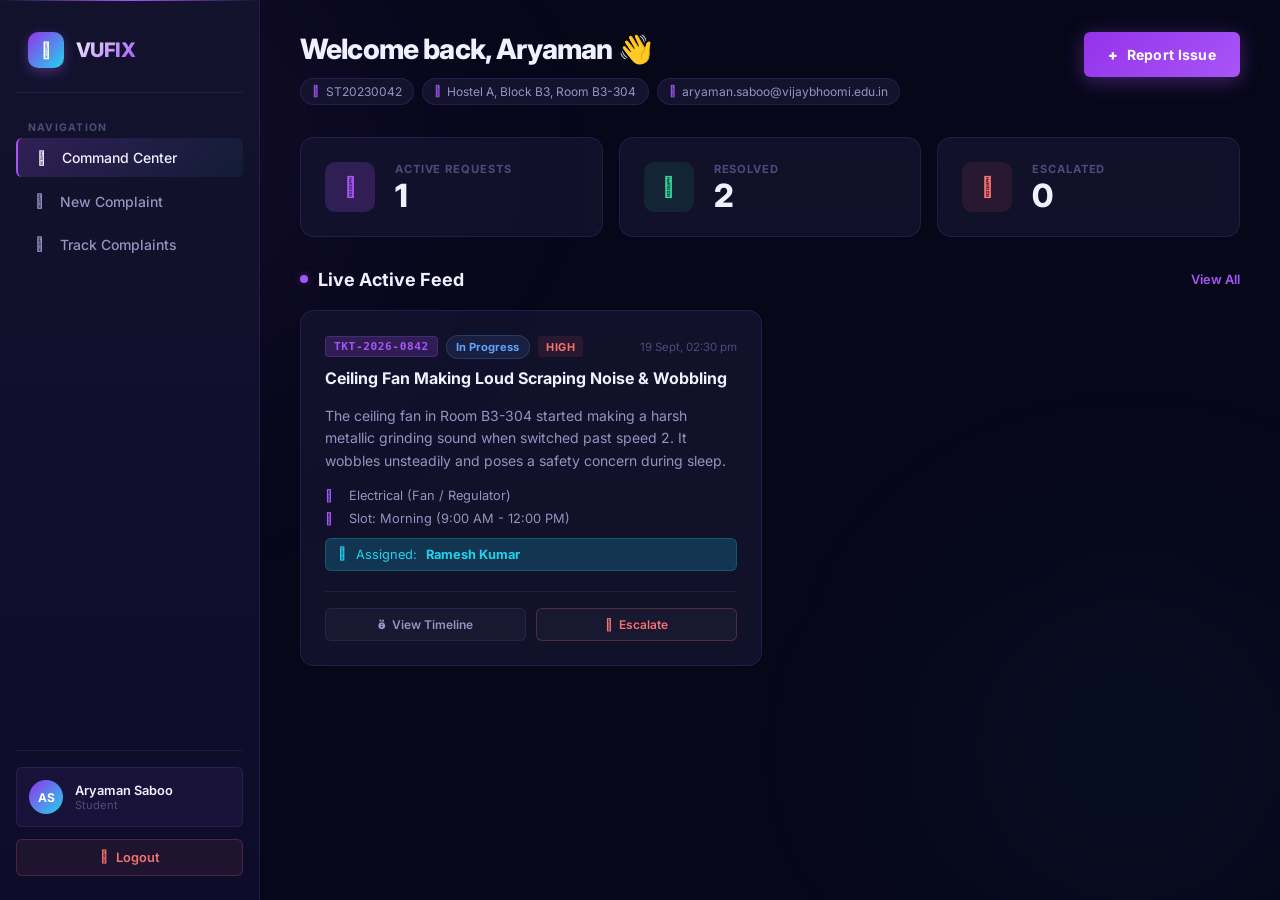
==== commit 3cfcae03: "intial commit" ====
--- a/index.html
+++ b/index.html
@@ -3,820 +3,1545 @@
 <head>
   <meta charset="UTF-8">
   <meta name="viewport" content="width=device-width, initial-scale=1.0">
-  <title>VUFIX — Hostel Maintenance & Complaint Transparency Portal | Vijaybhoomi University</title>
-  
-  <!-- FontAwesome 6 Icons CDN -->
+  <title>VUFIX — Hostel Complaint Management</title>
   <link rel="stylesheet" href="https://cdnjs.cloudflare.com/ajax/libs/font-awesome/6.4.0/css/all.min.css">
-  
-  <!-- VUFIX Custom CSS Design System -->
-  <link rel="stylesheet" href="style.css">
+  <link href="https://fonts.googleapis.com/css2?family=Inter:wght@300;400;500;600;700;800&display=swap" rel="stylesheet">
+  <style>
+    /* ============================================================
+       VUFIX — MIDNIGHT VIOLET DESIGN SYSTEM
+       ============================================================ */
+    :root {
+      --bg-root:    #07071a;
+      --bg-main:    #0d0d2b;
+      --bg-card:    #13132e;
+      --bg-hover:   #1a1a40;
+      --bg-glass:   rgba(19,19,46,0.85);
+
+      --primary:        #a855f7;
+      --primary-h:      #9333ea;
+      --primary-glow:   rgba(168,85,247,0.35);
+      --primary-ring:   rgba(168,85,247,0.2);
+
+      --accent:     #22d3ee;
+      --accent-glow: rgba(34,211,238,0.2);
+
+      --text-bright: #f1f0ff;
+      --text-dark:   #e2e1ff;
+      --text-gray:   #9594c0;
+      --text-muted:  #4d4b7a;
+
+      --border:        rgba(168,85,247,0.15);
+      --border-s:      rgba(168,85,247,0.3);
+
+      --success:  #34d399; --success-bg: rgba(52,211,153,0.1);
+      --danger:   #f87171; --danger-bg:  rgba(248,113,113,0.1);
+      --warning:  #fbbf24; --warning-bg: rgba(251,191,36,0.1);
+      --info:     #60a5fa; --info-bg:    rgba(96,165,250,0.1);
+
+      --r-xl: 20px; --r-lg: 14px; --r-md: 10px; --r-sm: 6px;
+      --sidebar: 260px;
+    }
+    *, *::before, *::after { margin:0; padding:0; box-sizing:border-box; font-family:'Inter',sans-serif; }
+    html { scroll-behavior:smooth; }
+    body { background:var(--bg-root); color:var(--text-dark); min-height:100vh; overflow-x:hidden; }
+
+    /* animated orbs */
+    body::before, body::after {
+      content:''; position:fixed; border-radius:50%; filter:blur(120px); pointer-events:none; z-index:0;
+    }
+    body::before {
+      width:600px; height:600px;
+      background:radial-gradient(circle,rgba(168,85,247,.12),transparent 70%);
+      top:-150px; left:-150px;
+      animation:orb 12s ease-in-out infinite alternate;
+    }
+    body::after {
+      width:500px; height:500px;
+      background:radial-gradient(circle,rgba(34,211,238,.08),transparent 70%);
+      bottom:-100px; right:-100px;
+      animation:orb 10s ease-in-out infinite alternate-reverse;
+    }
+    @keyframes orb { from{transform:translate(0,0) scale(1)} to{transform:translate(40px,40px) scale(1.1)} }
+    @keyframes fade-up { from{opacity:0;transform:translateY(20px)} to{opacity:1;transform:translateY(0)} }
+    @keyframes modal-in { from{opacity:0;transform:scale(.95) translateY(8px)} to{opacity:1;transform:scale(1) translateY(0)} }
+    @keyframes slide-in { from{opacity:0;transform:translateX(-16px)} to{opacity:1;transform:translateX(0)} }
+    @keyframes spin { to{transform:rotate(360deg)} }
+
+    /* ============================================================ VIEWS */
+    #app { position:relative; z-index:1; }
+    .view { display:none; }
+    .view.active { display:flex; }
+
+    /* ============================================================ AUTH */
+    #view-auth {
+      min-height:100vh; flex-direction:column;
+      align-items:center; justify-content:center; padding:2rem;
+      background:
+        radial-gradient(ellipse at top left,rgba(168,85,247,.15) 0%,transparent 50%),
+        radial-gradient(ellipse at bottom right,rgba(34,211,238,.08) 0%,transparent 50%),
+        var(--bg-root);
+    }
+    .auth-card {
+      background:rgba(19,19,46,.9); backdrop-filter:blur(24px);
+      border:1px solid var(--border-s); border-radius:var(--r-xl);
+      width:100%; max-width:460px; padding:2.5rem;
+      box-shadow:0 32px 64px rgba(0,0,0,.6),inset 0 1px 0 rgba(255,255,255,.05);
+      animation:fade-up .4s ease;
+    }
+    .auth-logo-wrap { text-align:center; margin-bottom:1.5rem; }
+    .auth-logo-icon {
+      font-size:2.8rem;
+      background:linear-gradient(135deg,#a855f7,#22d3ee);
+      -webkit-background-clip:text; -webkit-text-fill-color:transparent; background-clip:text;
+    }
+    .auth-logo-wrap h1 {
+      font-size:1.875rem; font-weight:800; letter-spacing:-.03em;
+      background:linear-gradient(135deg,var(--text-bright),var(--primary));
+      -webkit-background-clip:text; -webkit-text-fill-color:transparent; background-clip:text;
+    }
+    .auth-logo-wrap p { color:var(--text-gray); font-size:.875rem; margin-top:.25rem; }
+
+    .auth-tabs { display:flex; background:rgba(7,7,26,.6); border:1px solid var(--border); border-radius:var(--r-md); padding:.2rem; margin-bottom:1.75rem; gap:.2rem; }
+    .auth-tab { flex:1; padding:.625rem .5rem; border:none; background:transparent; color:var(--text-muted); font-size:.8rem; font-weight:600; border-radius:8px; cursor:pointer; transition:all .25s; display:flex; align-items:center; justify-content:center; gap:.4rem; }
+    .auth-tab.active { background:linear-gradient(135deg,rgba(168,85,247,.3),rgba(34,211,238,.1)); color:var(--text-bright); border:1px solid var(--border-s); box-shadow:0 0 12px var(--primary-ring); }
+
+    .form-group { display:flex; flex-direction:column; gap:.4rem; margin-bottom:1.1rem; }
+    .form-label { font-size:.8rem; font-weight:500; color:var(--text-gray); letter-spacing:.02em; }
+    .form-control {
+      background:rgba(7,7,26,.7); color:var(--text-bright);
+      padding:.8rem 1rem; border:1px solid var(--border); border-radius:var(--r-sm);
+      font-size:.875rem; outline:none; transition:all .2s; width:100%;
+    }
+    .form-control:focus { border-color:var(--primary); box-shadow:0 0 0 3px var(--primary-ring); }
+    .form-control::placeholder { color:var(--text-muted); }
+    .form-control option { background:var(--bg-card); }
+
+    .btn-primary {
+      background:linear-gradient(135deg,#9333ea,#a855f7,#22d3ee);
+      background-size:200%; color:white; border:none; padding:.875rem 1.5rem;
+      border-radius:var(--r-sm); font-size:.875rem; font-weight:700; cursor:pointer;
+      display:inline-flex; align-items:center; justify-content:center; gap:.5rem;
+      transition:all .3s; width:100%; letter-spacing:.02em;
+      box-shadow:0 4px 20px var(--primary-glow);
+      animation:gradient-pulse 4s ease infinite;
+      background-size:200% 200%;
+    }
+    @keyframes gradient-pulse { 0%{background-position:0% 50%} 50%{background-position:100% 50%} 100%{background-position:0% 50%} }
+    .btn-primary:hover { transform:translateY(-2px); box-shadow:0 8px 32px var(--primary-glow); }
+    .btn-primary:active { transform:translateY(0); }
+    .btn-primary:disabled { opacity:.5; cursor:not-allowed; transform:none; }
+
+    .btn-secondary {
+      background:rgba(255,255,255,.04); border:1px solid var(--border); color:var(--text-gray);
+      padding:.75rem 1.25rem; border-radius:var(--r-sm); font-size:.875rem; font-weight:600;
+      cursor:pointer; display:inline-flex; align-items:center; justify-content:center; gap:.5rem; transition:all .2s;
+    }
+    .btn-secondary:hover { background:var(--bg-hover); color:var(--text-bright); border-color:var(--border-s); }
+
+    .auth-err { background:var(--danger-bg); border:1px solid rgba(248,113,113,.3); color:var(--danger); padding:.75rem 1rem; border-radius:var(--r-sm); font-size:.8rem; margin-bottom:1rem; display:none; }
+    .auth-err.show { display:block; }
+
+    .demo-presets { margin-top:2rem; padding-top:1.5rem; border-top:1px solid var(--border); }
+    .demo-title { font-size:.7rem; font-weight:700; text-transform:uppercase; letter-spacing:.1em; color:var(--text-muted); display:flex; align-items:center; gap:.4rem; margin-bottom:.75rem; }
+    .demo-grid { display:flex; flex-direction:column; gap:.5rem; }
+    .demo-btn {
+      background:rgba(168,85,247,.04); border:1px solid var(--border);
+      padding:.75rem 1rem; border-radius:var(--r-sm); text-align:left;
+      display:flex; align-items:center; gap:.75rem; cursor:pointer;
+      transition:all .2s; color:var(--text-dark);
+    }
+    .demo-btn:hover { background:rgba(168,85,247,.12); border-color:var(--primary); transform:translateX(3px); }
+    .demo-btn-icon { font-size:1.1rem; }
+    .demo-btn strong { font-size:.85rem; font-weight:700; display:block; }
+    .demo-btn span { font-size:.72rem; color:var(--text-muted); }
+
+    .auth-form-panel { display:none; }
+    .auth-form-panel.active { display:block; }
+
+    /* ============================================================ APP LAYOUT */
+    #view-student, #view-warden {
+      min-height:100vh; flex-direction:row;
+    }
+    .sidebar {
+      width:var(--sidebar); background:linear-gradient(180deg,rgba(19,19,46,.98) 0%,rgba(13,13,43,.99) 100%);
+      backdrop-filter:blur(20px); border-right:1px solid var(--border);
+      display:flex; flex-direction:column; padding:1.5rem 1rem;
+      flex-shrink:0; position:relative; overflow-y:auto; min-height:100vh;
+    }
+    .sidebar::before { content:''; position:absolute; top:0; left:0; right:0; height:1px; background:linear-gradient(90deg,transparent,var(--primary),transparent); }
+    .sidebar-logo { display:flex; align-items:center; gap:.75rem; padding:.5rem .75rem 1.5rem; margin-bottom:.5rem; border-bottom:1px solid var(--border); }
+    .logo-icon {
+      width:36px; height:36px; border-radius:10px;
+      background:linear-gradient(135deg,#9333ea,#22d3ee);
+      display:flex; align-items:center; justify-content:center; font-size:1rem; color:white;
+      box-shadow:0 4px 12px var(--primary-glow);
+    }
+    .logo-text { font-size:1.25rem; font-weight:800; letter-spacing:-.03em; background:linear-gradient(135deg,var(--text-bright),var(--primary)); -webkit-background-clip:text; -webkit-text-fill-color:transparent; background-clip:text; }
+    .sidebar-label { font-size:.65rem; font-weight:700; letter-spacing:.12em; text-transform:uppercase; color:var(--text-muted); padding:.5rem .75rem .25rem; margin-top:.75rem; }
+    .nav-list { list-style:none; display:flex; flex-direction:column; gap:.25rem; }
+    .nav-btn {
+      width:100%; display:flex; align-items:center; gap:.75rem;
+      padding:.7rem .875rem; border-radius:var(--r-sm); background:transparent;
+      border:none; color:var(--text-gray); font-size:.875rem; font-weight:500;
+      cursor:pointer; transition:all .2s; text-align:left;
+    }
+    .nav-btn:hover { background:rgba(168,85,247,.08); color:var(--text-dark); }
+    .nav-btn.active { background:linear-gradient(135deg,rgba(168,85,247,.2),rgba(34,211,238,.05)); color:var(--text-bright); border-left:2px solid var(--primary); }
+    .nav-btn i { width:18px; text-align:center; }
+    .sidebar-bottom { margin-top:auto; padding-top:1rem; border-top:1px solid var(--border); }
+    .user-chip { display:flex; align-items:center; gap:.75rem; padding:.75rem; border-radius:var(--r-sm); background:rgba(168,85,247,.07); border:1px solid var(--border); margin-bottom:.75rem; }
+    .avatar { width:34px; height:34px; border-radius:50%; background:linear-gradient(135deg,#9333ea,#22d3ee); display:flex; align-items:center; justify-content:center; font-size:.75rem; font-weight:700; color:white; flex-shrink:0; }
+    .user-info-name { font-size:.8rem; font-weight:600; color:var(--text-bright); }
+    .user-info-role { font-size:.7rem; color:var(--text-muted); }
+    .btn-logout { width:100%; background:rgba(248,113,113,.08); border:1px solid rgba(248,113,113,.2); color:var(--danger); padding:.625rem 1rem; border-radius:var(--r-sm); font-size:.8rem; font-weight:600; cursor:pointer; display:flex; align-items:center; justify-content:center; gap:.5rem; transition:all .2s; }
+    .btn-logout:hover { background:var(--danger-bg); border-color:var(--danger); }
+
+    /* Main content */
+    .main-content { flex:1; display:flex; flex-direction:column; padding:2rem 2.5rem; overflow-y:auto; }
+
+    /* Page sections */
+    .page-section { display:none; animation:fade-up .3s ease; }
+    .page-section.active { display:block; }
+
+    /* ============================================================ CARDS & STATS */
+    .stats-grid { display:grid; grid-template-columns:repeat(3,1fr); gap:1rem; margin-bottom:2rem; }
+    .stat-card {
+      background:var(--bg-glass); backdrop-filter:blur(12px);
+      border:1px solid var(--border); border-radius:var(--r-lg);
+      padding:1.5rem; display:flex; align-items:center; gap:1.25rem;
+      transition:all .3s; position:relative; overflow:hidden;
+    }
+    .stat-card::before { content:''; position:absolute; top:0; left:0; right:0; height:2px; background:linear-gradient(90deg,transparent,var(--primary),transparent); opacity:0; transition:opacity .3s; }
+    .stat-card:hover { border-color:var(--border-s); transform:translateY(-2px); box-shadow:0 8px 24px rgba(0,0,0,.4); }
+    .stat-card:hover::before { opacity:1; }
+    .stat-icon { width:50px; height:50px; border-radius:var(--r-md); display:flex; align-items:center; justify-content:center; font-size:1.25rem; flex-shrink:0; }
+    .stat-icon.purple { background:var(--primary-ring); color:var(--primary); }
+    .stat-icon.green  { background:var(--success-bg); color:var(--success); }
+    .stat-icon.red    { background:var(--danger-bg); color:var(--danger); }
+    .stat-icon.yellow { background:var(--warning-bg); color:var(--warning); }
+    .stat-icon.blue   { background:var(--info-bg); color:var(--info); }
+    .stat-info h3 { font-size:.7rem; font-weight:700; color:var(--text-muted); text-transform:uppercase; letter-spacing:.08em; margin-bottom:.25rem; }
+    .stat-info p { font-size:2rem; font-weight:800; color:var(--text-bright); letter-spacing:-.03em; line-height:1; }
+
+    /* Section header */
+    .sec-head { display:flex; align-items:center; justify-content:space-between; margin-bottom:1.25rem; }
+    .sec-title { font-size:1.125rem; font-weight:700; color:var(--text-bright); display:flex; align-items:center; gap:.6rem; }
+    .live-dot { width:8px; height:8px; border-radius:50%; background:var(--primary); box-shadow:0 0 8px var(--primary-glow); animation:pulse 2s ease-in-out infinite; }
+    @keyframes pulse { 0%,100%{transform:scale(1);opacity:1} 50%{transform:scale(1.4);opacity:.7} }
+
+    /* Page header */
+    .page-header { margin-bottom:2rem; }
+    .page-header h1 { font-size:1.75rem; font-weight:800; letter-spacing:-.03em; color:var(--text-bright); }
+    .page-header-tags { display:flex; flex-wrap:wrap; gap:.5rem; margin-top:.75rem; }
+    .tag { display:inline-flex; align-items:center; gap:.4rem; font-size:.75rem; color:var(--text-gray); background:var(--bg-card); border:1px solid var(--border); padding:.3rem .7rem; border-radius:100px; }
+    .tag i { color:var(--primary); font-size:.7rem; }
+    .page-header-row { display:flex; align-items:flex-start; justify-content:space-between; gap:1rem; }
+
+    /* ============================================================ COMPLAINT CARDS */
+    .cards-grid { display:grid; grid-template-columns:repeat(auto-fill,minmax(360px,1fr)); gap:1rem; }
+    .c-card {
+      background:var(--bg-glass); backdrop-filter:blur(12px);
+      border:1px solid var(--border); border-radius:var(--r-lg);
+      padding:1.5rem; display:flex; flex-direction:column;
+      transition:all .3s; position:relative; overflow:hidden;
+    }
+    .c-card::after { content:''; position:absolute; top:0; left:0; width:3px; height:100%; background:linear-gradient(180deg,var(--primary),var(--accent)); opacity:0; transition:opacity .3s; }
+    .c-card:hover { border-color:var(--border-s); transform:translateY(-2px); box-shadow:0 8px 32px rgba(0,0,0,.4); }
+    .c-card:hover::after { opacity:1; }
+    .c-card-top { display:flex; justify-content:space-between; align-items:flex-start; margin-bottom:1rem; }
+    .c-meta { display:flex; align-items:center; gap:.5rem; flex-wrap:wrap; margin-bottom:.6rem; }
+    .ticket-tag { font-size:.7rem; font-weight:700; letter-spacing:.05em; color:var(--primary); background:var(--primary-ring); padding:.2rem .5rem; border-radius:4px; border:1px solid rgba(168,85,247,.2); font-family:monospace; }
+    .badge { padding:.25rem .6rem; border-radius:100px; font-size:.7rem; font-weight:700; display:inline-flex; align-items:center; gap:.35rem; }
+    .badge-submitted { color:var(--text-gray); background:rgba(255,255,255,.06); }
+    .badge-review    { color:var(--warning); background:var(--warning-bg); border:1px solid rgba(251,191,36,.2); }
+    .badge-assigned, .badge-progress { color:var(--info); background:var(--info-bg); border:1px solid rgba(96,165,250,.2); }
+    .badge-resolved, .badge-closed { color:var(--success); background:var(--success-bg); border:1px solid rgba(52,211,153,.2); }
+    .badge-escalated { color:var(--danger); background:var(--danger-bg); border:1px solid rgba(248,113,113,.2); animation:badge-blink 1.5s ease infinite; }
+    @keyframes badge-blink { 0%,100%{opacity:1} 50%{opacity:.6} }
+    .prio-badge { font-size:.68rem; font-weight:700; padding:.2rem .5rem; border-radius:4px; text-transform:uppercase; letter-spacing:.05em; }
+    .prio-high,.prio-critical { color:var(--danger); background:var(--danger-bg); }
+    .prio-medium { color:var(--warning); background:var(--warning-bg); }
+    .prio-low    { color:var(--success); background:var(--success-bg); }
+    .c-title { font-size:1rem; font-weight:700; color:var(--text-bright); line-height:1.3; }
+    .c-desc { font-size:.875rem; color:var(--text-gray); line-height:1.6; margin:1rem 0; flex:1; }
+    .c-details { display:flex; flex-direction:column; gap:.5rem; margin-bottom:1.25rem; }
+    .c-detail { display:flex; align-items:center; gap:.6rem; font-size:.8rem; color:var(--text-gray); }
+    .c-detail i { color:var(--primary); width:14px; font-size:.75rem; }
+    .tech-pill { display:flex; align-items:center; gap:.6rem; font-size:.8rem; color:var(--accent); background:var(--accent-glow); padding:.5rem .75rem; border-radius:var(--r-sm); border:1px solid rgba(34,211,238,.2); margin-top:.25rem; }
+    .c-actions { display:flex; gap:.6rem; border-top:1px solid var(--border); padding-top:1rem; margin-top:auto; }
+    .c-btn { flex:1; background:rgba(255,255,255,.03); border:1px solid var(--border); color:var(--text-gray); padding:.5rem; border-radius:var(--r-sm); font-size:.75rem; font-weight:600; cursor:pointer; transition:all .2s; display:flex; align-items:center; justify-content:center; gap:.4rem; }
+    .c-btn:hover { background:var(--bg-hover); color:var(--text-bright); border-color:var(--border-s); }
+    .c-btn.danger { color:var(--danger); border-color:rgba(248,113,113,.25); }
+    .c-btn.danger:hover { background:var(--danger-bg); border-color:var(--danger); }
+    .c-btn.primary:hover { color:var(--primary); border-color:var(--primary); }
+    .resolve-box { background:rgba(52,211,153,.07); border:1px solid rgba(52,211,153,.25); border-radius:var(--r-sm); padding:1rem; margin-top:.75rem; }
+    .resolve-box p { font-size:.8rem; color:var(--success); margin-bottom:.6rem; display:flex; gap:.5rem; align-items:center; }
+    .btn-confirm { background:linear-gradient(135deg,#059669,#34d399); border:none; color:white; padding:.5rem 1rem; border-radius:var(--r-sm); font-size:.75rem; font-weight:700; cursor:pointer; transition:all .2s; }
+    .btn-confirm:hover { box-shadow:0 4px 16px rgba(52,211,153,.3); }
+
+    .empty-state { text-align:center; padding:4rem 2rem; border:1px dashed var(--border); border-radius:var(--r-lg); background:rgba(168,85,247,.02); }
+    .empty-state i { font-size:3rem; color:var(--text-muted); margin-bottom:1rem; display:block; }
+    .empty-state h3 { font-size:1.125rem; color:var(--text-dark); margin-bottom:.4rem; }
+    .empty-state p { font-size:.875rem; color:var(--text-gray); }
+
+    /* ============================================================ WIZARD */
+    .wizard-wrap { max-width:720px; margin:0 auto; width:100%; }
+    .wizard-progress { height:3px; background:var(--border); border-radius:100px; margin-bottom:2rem; overflow:hidden; }
+    .wizard-fill { height:100%; background:linear-gradient(90deg,var(--primary),var(--accent)); border-radius:100px; transition:width .5s ease; }
+    .wizard-card { background:var(--bg-glass); backdrop-filter:blur(16px); border:1px solid var(--border); border-radius:var(--r-xl); padding:2.5rem; }
+    .wizard-step-label { font-size:.7rem; font-weight:700; text-transform:uppercase; letter-spacing:.12em; color:var(--primary); margin-bottom:.4rem; }
+    .wizard-step-title { font-size:1.5rem; font-weight:800; color:var(--text-bright); margin-bottom:1.5rem; }
+    .cat-grid { display:grid; grid-template-columns:repeat(3,1fr); gap:.75rem; }
+    .cat-tile {
+      background:rgba(168,85,247,.04); border:1px solid var(--border);
+      border-radius:var(--r-md); padding:1.25rem 1rem; text-align:center;
+      cursor:pointer; transition:all .2s; display:flex; flex-direction:column; align-items:center; gap:.6rem;
+    }
+    .cat-tile:hover, .cat-tile.sel { background:rgba(168,85,247,.12); border-color:var(--primary); box-shadow:0 0 16px var(--primary-ring); }
+    .cat-icon { font-size:1.75rem; background:linear-gradient(135deg,var(--primary),var(--accent)); -webkit-background-clip:text; -webkit-text-fill-color:transparent; background-clip:text; }
+    .cat-tile strong { font-size:.85rem; font-weight:700; color:var(--text-bright); }
+    .cat-tile span { font-size:.72rem; color:var(--text-muted); }
+    .wiz-footer { display:flex; justify-content:space-between; align-items:center; margin-top:2rem; padding-top:1.5rem; border-top:1px solid var(--border); }
+    .summary-box { background:rgba(168,85,247,.06); border:1px solid var(--border-s); border-radius:var(--r-md); padding:1.5rem; }
+    .sum-row { display:flex; justify-content:space-between; align-items:center; padding:.6rem 0; border-bottom:1px solid var(--border); }
+    .sum-row:last-child { border-bottom:none; }
+    .sum-key { font-size:.75rem; color:var(--text-muted); font-weight:600; text-transform:uppercase; letter-spacing:.05em; }
+    .sum-val { font-size:.9rem; color:var(--text-bright); font-weight:600; }
+
+    /* ============================================================ WARDEN TABLE */
+    .table-wrap { background:var(--bg-glass); backdrop-filter:blur(12px); border:1px solid var(--border); border-radius:var(--r-lg); overflow:hidden; }
+    .table-head-row { display:flex; align-items:center; justify-content:space-between; padding:1rem 1.25rem; border-bottom:1px solid var(--border); flex-wrap:wrap; gap:.75rem; }
+    .filter-tabs { display:flex; gap:.25rem; }
+    .ft { padding:.4rem .875rem; border-radius:100px; border:none; background:transparent; color:var(--text-muted); font-size:.8rem; font-weight:600; cursor:pointer; transition:all .2s; }
+    .ft:hover { color:var(--text-dark); background:rgba(255,255,255,.04); }
+    .ft.active { background:var(--primary); color:white; box-shadow:0 4px 12px var(--primary-glow); }
+    .cat-filter { background:var(--bg-card); border:1px solid var(--border); color:var(--text-dark); padding:.4rem .75rem; border-radius:var(--r-sm); font-size:.8rem; outline:none; }
+    .cat-filter option { background:var(--bg-card); }
+    .tbl { width:100%; border-collapse:collapse; }
+    .tbl th { background:rgba(168,85,247,.08); color:var(--text-muted); font-size:.7rem; font-weight:700; text-transform:uppercase; letter-spacing:.1em; padding:.875rem 1rem; text-align:left; border-bottom:1px solid var(--border); white-space:nowrap; }
+    .tbl td { padding:.875rem 1rem; border-bottom:1px solid var(--border); font-size:.875rem; color:var(--text-gray); vertical-align:middle; }
+    .tbl tr:last-child td { border-bottom:none; }
+    .tbl tbody tr { transition:background .2s; }
+    .tbl tbody tr:hover { background:rgba(168,85,247,.04); }
+    .btn-manage { background:rgba(168,85,247,.1); border:1px solid var(--border-s); color:var(--primary); padding:.375rem .75rem; border-radius:var(--r-sm); font-size:.75rem; font-weight:600; cursor:pointer; transition:all .2s; display:inline-flex; align-items:center; gap:.4rem; }
+    .btn-manage:hover { background:rgba(168,85,247,.2); }
+    .alert-banner { background:var(--danger-bg); border:1px solid rgba(248,113,113,.3); border-radius:var(--r-md); padding:1rem 1.25rem; margin-bottom:1.5rem; display:flex; align-items:center; justify-content:space-between; gap:1rem; }
+    .alert-banner i { color:var(--danger); font-size:1.25rem; flex-shrink:0; }
+    .alert-banner span { color:var(--danger); font-size:.9rem; font-weight:600; }
+    .alert-banner small { color:rgba(248,113,113,.7); font-size:.8rem; display:block; }
+
+    /* ============================================================ MODALS */
+    .modal-overlay { position:fixed; inset:0; background:rgba(7,7,26,.85); backdrop-filter:blur(8px); z-index:999; display:none; align-items:center; justify-content:center; padding:2rem; }
+    .modal-overlay.open { display:flex; }
+    .modal-box { background:var(--bg-card); border:1px solid var(--border-s); border-radius:var(--r-xl); width:100%; max-width:600px; max-height:90vh; overflow-y:auto; box-shadow:0 32px 64px rgba(0,0,0,.8); animation:modal-in .25s ease; }
+    .modal-header { padding:1.75rem 2rem 0; display:flex; justify-content:space-between; align-items:flex-start; margin-bottom:1.5rem; }
+    .modal-header h2 { font-size:1.375rem; font-weight:800; color:var(--text-bright); letter-spacing:-.02em; }
+    .modal-header p { font-size:.8rem; color:var(--text-gray); margin-top:.25rem; }
+    .modal-body { padding:0 2rem 1.5rem; }
+    .modal-footer { padding:1.25rem 2rem; border-top:1px solid var(--border); display:flex; gap:.75rem; justify-content:flex-end; align-items:center; }
+    .btn-x { width:34px; height:34px; background:rgba(255,255,255,.05); border:1px solid var(--border); border-radius:50%; color:var(--text-gray); cursor:pointer; display:flex; align-items:center; justify-content:center; transition:all .2s; font-size:.9rem; flex-shrink:0; }
+    .btn-x:hover { background:var(--danger-bg); color:var(--danger); border-color:var(--danger); }
+    .btn-danger { background:var(--danger); border:none; color:white; padding:.875rem 1.5rem; border-radius:var(--r-sm); font-size:.875rem; font-weight:700; cursor:pointer; display:inline-flex; align-items:center; gap:.5rem; transition:all .2s; }
+    .btn-danger:hover { background:#dc2626; box-shadow:0 4px 16px rgba(248,113,113,.3); }
+    .btn-success { background:linear-gradient(135deg,#059669,#34d399); border:none; color:white; padding:.875rem 1.5rem; border-radius:var(--r-sm); font-size:.875rem; font-weight:700; cursor:pointer; display:inline-flex; align-items:center; gap:.5rem; transition:all .2s; }
+    .btn-success:hover { box-shadow:0 4px 16px rgba(52,211,153,.3); }
+
+    /* Timeline */
+    .tech-box { background:rgba(34,211,238,.06); border:1px solid rgba(34,211,238,.2); border-radius:var(--r-md); padding:1.25rem; display:flex; align-items:center; gap:1rem; margin-bottom:1.25rem; }
+    .tech-avatar { width:44px; height:44px; border-radius:50%; background:linear-gradient(135deg,#9333ea,#22d3ee); display:flex; align-items:center; justify-content:center; font-size:.875rem; font-weight:700; color:white; flex-shrink:0; }
+    .tech-name { font-size:.95rem; font-weight:700; color:var(--text-bright); }
+    .tech-spec { font-size:.8rem; color:var(--text-gray); }
+    .eta-row { background:var(--warning-bg); border:1px solid rgba(251,191,36,.25); border-radius:var(--r-sm); padding:.75rem 1rem; display:flex; align-items:center; gap:.75rem; margin-bottom:1.5rem; }
+    .eta-row i { color:var(--warning); }
+    .eta-row span { font-size:.875rem; color:var(--warning); font-weight:600; }
+    .tl-list { display:flex; flex-direction:column; gap:1.5rem; }
+    .tl-node { display:flex; gap:1.25rem; position:relative; }
+    .tl-node::before { content:''; position:absolute; left:17px; top:36px; bottom:-1.5rem; width:2px; background:linear-gradient(180deg,var(--border-s),transparent); }
+    .tl-node:last-child::before { display:none; }
+    .tl-icon { width:36px; height:36px; border-radius:50%; background:var(--bg-main); border:2px solid var(--border); display:flex; align-items:center; justify-content:center; z-index:2; color:var(--text-muted); font-size:.8rem; flex-shrink:0; }
+    .tl-node.cur .tl-icon { border-color:var(--primary); background:rgba(168,85,247,.15); color:var(--primary); box-shadow:0 0 12px var(--primary-ring); }
+    .tl-card { flex:1; background:rgba(255,255,255,.02); border:1px solid var(--border); border-radius:var(--r-md); padding:1rem 1.25rem; }
+    .tl-meta { display:flex; justify-content:space-between; align-items:center; margin-bottom:.4rem; font-size:.8rem; }
+    .tl-meta strong { color:var(--text-bright); }
+    .tl-meta span { color:var(--text-muted); }
+    .tl-body { font-size:.8rem; color:var(--text-gray); margin-bottom:.4rem; line-height:1.5; }
+    .tl-author { font-size:.7rem; color:var(--primary); }
+
+    /* Star rating */
+    .stars { display:flex; gap:.35rem; margin:.75rem 0; }
+    .star-btn { background:none; border:none; font-size:1.375rem; cursor:pointer; color:var(--text-muted); transition:all .2s; }
+    .star-btn:hover, .star-btn.on { color:var(--warning); transform:scale(1.15); }
+
+    /* ============================================================ TOAST */
+    #toast-wrap { position:fixed; bottom:2rem; right:2rem; z-index:9999; display:flex; flex-direction:column; gap:.75rem; }
+    .toast { background:rgba(19,19,46,.95); backdrop-filter:blur(12px); border:1px solid var(--border-s); border-left:4px solid var(--primary); padding:1rem 1.25rem; border-radius:var(--r-md); box-shadow:0 16px 32px rgba(0,0,0,.5); display:flex; gap:.875rem; align-items:flex-start; min-width:280px; max-width:360px; animation:slide-in .3s ease; color:var(--text-dark); }
+    .toast.success { border-left-color:var(--success); }
+    .toast.warning { border-left-color:var(--warning); }
+    .toast.danger  { border-left-color:var(--danger); }
+    .toast strong { font-size:.875rem; font-weight:700; display:block; color:var(--text-bright); }
+    .toast p { font-size:.8rem; color:var(--text-gray); margin-top:.2rem; }
+
+    /* Scrollbar */
+    ::-webkit-scrollbar { width:6px; height:6px; }
+    ::-webkit-scrollbar-track { background:transparent; }
+    ::-webkit-scrollbar-thumb { background:rgba(168,85,247,.3); border-radius:3px; }
+    ::-webkit-scrollbar-thumb:hover { background:var(--primary); }
+
+    .hidden { display:none !important; }
+    .text-danger { color:var(--danger); }
+    .text-success { color:var(--success); }
+    .text-primary { color:var(--primary); }
+
+    select.form-control { cursor:pointer; }
+    textarea.form-control { resize:vertical; min-height:80px; }
+  </style>
 </head>
 <body>
 
+<div id="toast-wrap"></div>
 <div id="app">
-  <!-- Top Navigation Header -->
-  <header class="vufix-nav">
-    <div class="nav-container">
-      <a href="#" class="brand-logo" id="btn-brand-home">
-        <div class="logo-badge">VX</div>
-        <div class="logo-text">
-          <h1>VUFIX</h1>
-          <p>Vijaybhoomi Maintenance Portal</p>
+
+<!-- ================================================================
+     LOGIN PAGE
+     ================================================================ -->
+<div id="view-auth" class="view active">
+  <div class="auth-card">
+    <div class="auth-logo-wrap">
+      <div class="auth-logo-icon"><i class="fa-solid fa-bolt"></i></div>
+      <h1>VUFIX</h1>
+      <p>Hostel Maintenance &amp; Complaint Management System</p>
+      <p style="margin-top:.35rem;font-size:.72rem;color:var(--text-muted);">Vijaybhoomi University · Hostel A</p>
+    </div>
+
+    <div class="auth-tabs">
+      <button class="auth-tab active" data-tab="student"><i class="fa-solid fa-user-graduate"></i> Student</button>
+      <button class="auth-tab" data-tab="signup"><i class="fa-solid fa-user-plus"></i> Register</button>
+      <button class="auth-tab" data-tab="warden"><i class="fa-solid fa-shield-halved"></i> Warden</button>
+    </div>
+
+    <!-- STUDENT LOGIN -->
+    <div id="tab-student" class="auth-form-panel active">
+      <div class="auth-err" id="err-student">Invalid email or password.</div>
+      <div class="form-group">
+        <label class="form-label">Email / Roll Number</label>
+        <input class="form-control" id="s-email" type="text" placeholder="aryaman.saboo@vijaybhoomi.edu.in" value="aryaman.saboo@vijaybhoomi.edu.in">
+      </div>
+      <div class="form-group">
+        <label class="form-label">Password</label>
+        <input class="form-control" id="s-pass" type="password" placeholder="••••••••" value="password123">
+      </div>
+      <button class="btn-primary" id="btn-student-login"><i class="fa-solid fa-right-to-bracket"></i> Login as Student</button>
+    </div>
+
+    <!-- STUDENT SIGNUP -->
+    <div id="tab-signup" class="auth-form-panel">
+      <div class="auth-err" id="err-signup">Please fill all fields.</div>
+      <div class="form-group">
+        <label class="form-label">Full Name</label>
+        <input class="form-control" id="r-name" placeholder="Your full name">
+      </div>
+      <div class="form-group">
+        <label class="form-label">Roll Number</label>
+        <input class="form-control" id="r-roll" placeholder="e.g. ST20230099">
+      </div>
+      <div class="form-group">
+        <label class="form-label">Email</label>
+        <input class="form-control" id="r-email" type="email" placeholder="name@vijaybhoomi.edu.in">
+      </div>
+      <div class="form-group">
+        <label class="form-label">Hostel</label>
+        <select class="form-control" id="r-hostel">
+          <option>Hostel A</option>
+          <option>Hostel B</option>
+          <option>Hostel C</option>
+        </select>
+      </div>
+      <div class="form-group">
+        <label class="form-label">Room Number</label>
+        <input class="form-control" id="r-room" placeholder="e.g. B2-201">
+      </div>
+      <div class="form-group">
+        <label class="form-label">Password</label>
+        <input class="form-control" id="r-pass" type="password" placeholder="••••••••">
+      </div>
+      <button class="btn-primary" id="btn-signup"><i class="fa-solid fa-user-plus"></i> Create Account</button>
+    </div>
+
+    <!-- WARDEN LOGIN -->
+    <div id="tab-warden" class="auth-form-panel">
+      <div class="auth-err" id="err-warden">Invalid Admin ID or password.</div>
+      <div class="form-group">
+        <label class="form-label">Admin ID</label>
+        <input class="form-control" id="w-id" placeholder="ADM-WARDEN-01" value="ADM-WARDEN-01">
+      </div>
+      <div class="form-group">
+        <label class="form-label">Password</label>
+        <input class="form-control" id="w-pass" type="password" placeholder="••••••••" value="admin123">
+      </div>
+      <button class="btn-primary" id="btn-warden-login"><i class="fa-solid fa-shield-halved"></i> Login as Warden</button>
+    </div>
+
+    <!-- DEMO PRESETS -->
+    <div class="demo-presets">
+      <div class="demo-title"><i class="fa-solid fa-bolt"></i> Quick Demo Access</div>
+      <div class="demo-grid">
+        <button class="demo-btn" data-demo="student">
+          <span class="demo-btn-icon" style="color:#a855f7"><i class="fa-solid fa-user-graduate"></i></span>
+          <div><strong>Aryaman Saboo</strong><span>Student · Hostel A, Block B3, Room B3-304</span></div>
+        </button>
+        <button class="demo-btn" data-demo="parth">
+          <span class="demo-btn-icon" style="color:#60a5fa"><i class="fa-solid fa-user"></i></span>
+          <div><strong>Parth Pawar</strong><span>Student · Hostel A, Block A1, Room A1-101</span></div>
+        </button>
+        <button class="demo-btn" data-demo="warden">
+          <span class="demo-btn-icon" style="color:#34d399"><i class="fa-solid fa-shield-halved"></i></span>
+          <div><strong>Rinu Babu</strong><span>Hostel Warden · ADM-WARDEN-01</span></div>
+        </button>
+      </div>
+    </div>
+  </div>
+</div>
+
+<!-- ================================================================
+     STUDENT PORTAL
+     ================================================================ -->
+<div id="view-student" class="view">
+  <aside class="sidebar">
+    <div class="sidebar-logo">
+      <div class="logo-icon"><i class="fa-solid fa-bolt"></i></div>
+      <span class="logo-text">VUFIX</span>
+    </div>
+    <span class="sidebar-label">Navigation</span>
+    <ul class="nav-list">
+      <li><button class="nav-btn active" data-section="s-home"><i class="fa-solid fa-house"></i> Command Center</button></li>
+      <li><button class="nav-btn" data-section="s-new"><i class="fa-solid fa-circle-plus"></i> New Complaint</button></li>
+      <li><button class="nav-btn" data-section="s-track"><i class="fa-solid fa-list-check"></i> Track Complaints</button></li>
+    </ul>
+    <div class="sidebar-bottom">
+      <div class="user-chip">
+        <div class="avatar" id="s-avatar">AS</div>
+        <div>
+          <div class="user-info-name" id="s-uname">Aryaman Saboo</div>
+          <div class="user-info-role">Student</div>
         </div>
-      </a>
-
-      <div class="nav-actions">
-        <!-- Quick Profile Switcher Dropdown -->
-        <div class="preset-switcher-dropdown">
-          <button class="btn-preset-selector" id="btn-user-dropdown" title="Switch User Profile">
-            <div class="user-avatar-badge" id="nav-user-avatar">AS</div>
-            <span id="nav-user-name">Aryaman Saboo</span>
-            <i class="fa-solid fa-chevron-down" style="font-size: 0.75rem;"></i>
-          </button>
-
-          <div class="preset-menu" id="user-preset-menu">
-            <div class="preset-menu-header">Quick Switch Preset Profile</div>
-            <button class="preset-option" data-userid="usr_aryaman">
-              <div class="user-avatar-badge">AS</div>
-              <div class="preset-opt-details">
-                <strong>Aryaman Saboo (Student)</strong>
-                <span>Hostel A, Room B3-304</span>
-              </div>
-            </button>
-            <button class="preset-option" data-userid="usr_parth">
-              <div class="user-avatar-badge" style="background: #374151;">PP</div>
-              <div class="preset-opt-details">
-                <strong>Parth Pawar (Student)</strong>
-                <span>Hostel A, Room A1-101</span>
-              </div>
-            </button>
-            <button class="preset-option" data-userid="usr_rinu">
-              <div class="user-avatar-badge" style="background: #1d4ed8;">RB</div>
-              <div class="preset-opt-details">
-                <strong>Rinu Babu (Hostel Warden)</strong>
-                <span>ADM-WARDEN-01</span>
-              </div>
-            </button>
-            <div style="border-top: 1px solid var(--border-subtle); margin-top: 0.35rem; padding-top: 0.35rem;">
-              <button class="preset-option" id="btn-nav-logout" style="color: #f87171;">
-                <i class="fa-solid fa-right-from-bracket"></i>
-                <strong>Log Out</strong>
-              </button>
+      </div>
+      <button class="btn-logout" id="btn-s-logout"><i class="fa-solid fa-arrow-right-from-bracket"></i> Logout</button>
+    </div>
+  </aside>
+
+  <main class="main-content">
+    <!-- HOME SECTION -->
+    <div id="s-home" class="page-section active">
+      <div class="page-header">
+        <div class="page-header-row">
+          <div>
+            <h1 id="s-welcome">Welcome back, Aryaman 👋</h1>
+            <div class="page-header-tags" id="s-tags"></div>
+          </div>
+          <button class="btn-primary" id="btn-new-complaint" style="width:auto;white-space:nowrap"><i class="fa-solid fa-plus"></i> Report Issue</button>
+        </div>
+      </div>
+      <div class="stats-grid">
+        <div class="stat-card">
+          <div class="stat-icon purple"><i class="fa-solid fa-tags"></i></div>
+          <div class="stat-info"><h3>Active Requests</h3><p id="st-active">0</p></div>
+        </div>
+        <div class="stat-card">
+          <div class="stat-icon green"><i class="fa-solid fa-circle-check"></i></div>
+          <div class="stat-info"><h3>Resolved</h3><p id="st-resolved">0</p></div>
+        </div>
+        <div class="stat-card">
+          <div class="stat-icon red"><i class="fa-solid fa-radiation"></i></div>
+          <div class="stat-info"><h3>Escalated</h3><p id="st-escalated">0</p></div>
+        </div>
+      </div>
+      <div class="sec-head">
+        <div class="sec-title"><div class="live-dot"></div> Live Active Feed</div>
+        <span id="s-view-all" style="font-size:.8rem;color:var(--primary);cursor:pointer;font-weight:600;">View All</span>
+      </div>
+      <div class="cards-grid" id="s-feed"></div>
+    </div>
+
+    <!-- NEW COMPLAINT SECTION -->
+    <div id="s-new" class="page-section">
+      <div class="page-header"><h1>Report Maintenance Issue</h1></div>
+      <div class="wizard-wrap">
+        <div class="wizard-progress"><div class="wizard-fill" id="wiz-progress" style="width:33%"></div></div>
+        <div class="wizard-card">
+          <!-- Step 1: Category -->
+          <div id="wiz-1">
+            <div class="wizard-step-label">Step 1 of 3</div>
+            <div class="wizard-step-title">Select Issue Category</div>
+            <div class="cat-grid" id="cat-grid">
+              <div class="cat-tile sel" data-cat="Electrical"><div class="cat-icon"><i class="fa-solid fa-bolt"></i></div><strong>Electrical</strong><span>Fan, Light, Socket</span></div>
+              <div class="cat-tile" data-cat="Plumbing"><div class="cat-icon"><i class="fa-solid fa-faucet-drip"></i></div><strong>Plumbing</strong><span>Tap, Leakage, Flush</span></div>
+              <div class="cat-tile" data-cat="Furniture"><div class="cat-icon"><i class="fa-solid fa-chair"></i></div><strong>Furniture</strong><span>Bed, Table, Chair</span></div>
+              <div class="cat-tile" data-cat="IT/Network"><div class="cat-icon"><i class="fa-solid fa-wifi"></i></div><strong>Internet / WiFi</strong><span>Router, LAN Port</span></div>
+              <div class="cat-tile" data-cat="Housekeeping"><div class="cat-icon"><i class="fa-solid fa-broom"></i></div><strong>Housekeeping</strong><span>Cleaning, Trash</span></div>
+              <div class="cat-tile" data-cat="Civil/Structure"><div class="cat-icon"><i class="fa-solid fa-building"></i></div><strong>Civil / Structure</strong><span>Wall, Door, Window</span></div>
+            </div>
+            <div class="wiz-footer">
+              <span></span>
+              <button class="btn-primary" id="wiz-next-1" style="width:auto"><span>Continue</span> <i class="fa-solid fa-arrow-right"></i></button>
+            </div>
+          </div>
+
+          <!-- Step 2: Details -->
+          <div id="wiz-2" class="hidden">
+            <div class="wizard-step-label">Step 2 of 3</div>
+            <div class="wizard-step-title">Describe the Problem</div>
+            <div class="form-group"><label class="form-label">Issue Title <span class="text-danger">*</span></label><input class="form-control" id="wiz-title" placeholder="Brief summary, e.g. Fan making grinding noise"></div>
+            <div class="form-group"><label class="form-label">Detailed Description <span class="text-danger">*</span></label><textarea class="form-control" id="wiz-desc" rows="4" placeholder="Describe the issue in detail..."></textarea></div>
+            <div class="form-group"><label class="form-label">Sub-Category</label><input class="form-control" id="wiz-subcat" placeholder="e.g. Ceiling Fan / Regulator"></div>
+            <div class="form-group"><label class="form-label">Priority</label>
+              <select class="form-control" id="wiz-priority">
+                <option value="Low">Low — Non-urgent</option>
+                <option value="Medium" selected>Medium — Normal</option>
+                <option value="High">High — Urgent</option>
+                <option value="Critical">Critical — Immediate attention needed</option>
+              </select>
+            </div>
+            <div class="wiz-footer">
+              <button class="btn-secondary" id="wiz-back-2"><i class="fa-solid fa-arrow-left"></i> Back</button>
+              <button class="btn-primary" id="wiz-next-2" style="width:auto"><span>Continue</span> <i class="fa-solid fa-arrow-right"></i></button>
+            </div>
+          </div>
+
+          <!-- Step 3: Submit -->
+          <div id="wiz-3" class="hidden">
+            <div class="wizard-step-label">Step 3 of 3</div>
+            <div class="wizard-step-title">Confirm &amp; Submit</div>
+            <div class="form-group"><label class="form-label">Preferred Technician Visit Slot</label>
+              <select class="form-control" id="wiz-slot">
+                <option>Anytime</option>
+                <option>Morning (9AM - 12PM)</option>
+                <option>Afternoon (12PM - 4PM)</option>
+                <option>Evening (4PM - 7PM)</option>
+              </select>
+            </div>
+            <div class="summary-box" id="wiz-summary" style="margin-top:1rem"></div>
+            <div style="background:rgba(52,211,153,.07);border:1px solid rgba(52,211,153,.2);border-radius:var(--r-sm);padding:1rem;margin-top:1rem;font-size:.8rem;color:var(--success)">
+              <i class="fa-solid fa-robot"></i> <strong>Auto-Assignment:</strong> A technician will be automatically assigned based on your issue category immediately after submission.
+            </div>
+            <div class="wiz-footer">
+              <button class="btn-secondary" id="wiz-back-3"><i class="fa-solid fa-arrow-left"></i> Back</button>
+              <button class="btn-primary" id="wiz-submit" style="width:auto"><i class="fa-solid fa-paper-plane"></i> Submit Complaint</button>
             </div>
           </div>
         </div>
-
-        <!-- Notification Bell Icon -->
-        <button class="btn-icon-nav" id="btn-notifications" title="Notifications">
-          <i class="fa-regular fa-bell"></i>
-          <span class="notif-badge" id="notif-unread-dot" style="display: none;"></span>
-        </button>
-
-        <!-- UX Research Toggle Button -->
-        <button class="btn-outline-sm" id="btn-toggle-research">
-          <i class="fa-solid fa-file-contract"></i>
-          <span>UX Research</span>
-        </button>
-      </div>
-    </div>
-  </header>
-
-  <!-- Main View Router Container -->
-  <main class="main-view-container">
-
-    <!-- ==========================================================================
-         VIEW 1: FRETBOX-INSPIRED TABBED AUTHENTICATION HUB
-         ========================================================================== -->
-    <section id="view-auth" class="auth-hero-wrapper" style="display: none;">
-      <div class="auth-header-card">
-        <div class="auth-brand-icon">
-          <i class="fa-solid fa-screwdriver-wrench"></i>
+      </div>
+    </div>
+
+    <!-- TRACK SECTION -->
+    <div id="s-track" class="page-section">
+      <div class="page-header"><h1>My Complaints</h1></div>
+      <div style="display:flex;gap:.5rem;margin-bottom:1.25rem;flex-wrap:wrap">
+        <button class="ft active" data-sf="all">All</button>
+        <button class="ft" data-sf="active">Active</button>
+        <button class="ft" data-sf="resolved">Resolved</button>
+        <button class="ft" data-sf="escalated">Escalated</button>
+      </div>
+      <div class="cards-grid" id="s-all-complaints"></div>
+    </div>
+  </main>
+</div>
+
+<!-- ================================================================
+     WARDEN PORTAL
+     ================================================================ -->
+<div id="view-warden" class="view">
+  <aside class="sidebar">
+    <div class="sidebar-logo">
+      <div class="logo-icon"><i class="fa-solid fa-shield-halved"></i></div>
+      <span class="logo-text">VUFIX</span>
+    </div>
+    <span class="sidebar-label">Warden Panel</span>
+    <ul class="nav-list">
+      <li><button class="nav-btn active" data-section="w-home"><i class="fa-solid fa-chart-pie"></i> Dashboard</button></li>
+      <li><button class="nav-btn" data-section="w-tickets"><i class="fa-solid fa-list"></i> All Tickets</button></li>
+      <li><button class="nav-btn" data-section="w-escalated"><i class="fa-solid fa-triangle-exclamation"></i> Escalations</button></li>
+    </ul>
+    <div class="sidebar-bottom">
+      <div class="user-chip">
+        <div class="avatar">RB</div>
+        <div>
+          <div class="user-info-name">Rinu Babu</div>
+          <div class="user-info-role">Hostel Warden</div>
         </div>
-        <h2>Welcome to VUFIX</h2>
-        <p>Transparent Hostel Maintenance & Complaint Management System for Vijaybhoomi University</p>
-      </div>
-
-      <!-- Quick Fill Demo Preset Box -->
-      <div class="quick-demo-container">
-        <div class="quick-demo-title">
-          <i class="fa-solid fa-bolt"></i>
-          <span>One-Click Demo Quick Fill Profiles</span>
-        </div>
-        <div class="quick-preset-btns">
-          <button class="btn-preset-quick" data-demo="usr_aryaman">
-            <div>
-              <strong>Quick Fill — Aryaman Saboo (Student)</strong>
-              <span>ST20230042 · Room B3-304</span>
-            </div>
-            <span class="preset-chip">Student</span>
-          </button>
-          <button class="btn-preset-quick" data-demo="usr_rinu">
-            <div>
-              <strong>Quick Fill — Rinu Babu (Hostel Warden)</strong>
-              <span>ADM-WARDEN-01 · Hostel Warden</span>
-            </div>
-            <span class="preset-chip">Warden</span>
-          </button>
-          <button class="btn-preset-quick" data-demo="usr_parth">
-            <div>
-              <strong>Quick Fill — Parth Pawar (Student)</strong>
-              <span>ST20230088 · Room A1-101</span>
-            </div>
-            <span class="preset-chip">Student</span>
-          </button>
-        </div>
-      </div>
-
-      <!-- Tab Switcher -->
-      <div class="glass-card">
-        <div class="auth-tabs">
-          <button class="auth-tab-btn active" data-tab="student-login">Student Login</button>
-          <button class="auth-tab-btn" data-tab="student-signup">Student Sign Up</button>
-          <button class="auth-tab-btn" data-tab="warden-login">Warden / Admin</button>
-        </div>
-
-        <!-- Student Login Form -->
-        <form id="form-student-login" class="auth-form">
-          <div class="form-group">
-            <label for="login-email">Email or Roll Number</label>
-            <input type="text" id="login-email" class="form-control" placeholder="e.g. aryaman.saboo@vijaybhoomi.edu.in or ST20230042" required value="aryaman.saboo@vijaybhoomi.edu.in">
-          </div>
-          <div class="form-group">
-            <label for="login-password">Password</label>
-            <input type="password" id="login-password" class="form-control" placeholder="••••••••" required value="password123">
-          </div>
-          <button type="submit" class="btn-submit-primary">
-            <span>Login as Student</span>
-            <i class="fa-solid fa-arrow-right"></i>
-          </button>
-        </form>
-
-        <!-- Student Sign Up Form -->
-        <form id="form-student-signup" class="auth-form" style="display: none;">
-          <div class="form-group">
-            <label for="signup-name">Full Name</label>
-            <input type="text" id="signup-name" class="form-control" placeholder="e.g. Ananya Sharma" required>
-          </div>
-          <div class="form-row-2">
-            <div class="form-group">
-              <label for="signup-roll">Roll Number</label>
-              <input type="text" id="signup-roll" class="form-control" placeholder="ST20230099" required>
-            </div>
-            <div class="form-group">
-              <label for="signup-email">University Email</label>
-              <input type="email" id="signup-email" class="form-control" placeholder="name@vijaybhoomi.edu.in" required>
-            </div>
-          </div>
-          <div class="form-row-2">
-            <div class="form-group">
-              <label for="signup-hostel">Hostel Block</label>
-              <select id="signup-hostel" class="form-control">
-                <option value="Hostel A">Hostel A</option>
-                <option value="Hostel B">Hostel B</option>
-                <option value="Girls Hostel C">Girls Hostel C</option>
-              </select>
-            </div>
-            <div class="form-group">
-              <label for="signup-room">Room Number</label>
-              <input type="text" id="signup-room" class="form-control" placeholder="B3-304" required>
-            </div>
-          </div>
-          <div class="form-group">
-            <label for="signup-password">Create Password</label>
-            <input type="password" id="signup-password" class="form-control" placeholder="••••••••" required>
-          </div>
-          <button type="submit" class="btn-submit-primary">
-            <span>Register & Log In</span>
-            <i class="fa-solid fa-user-plus"></i>
-          </button>
-        </form>
-
-        <!-- Warden / Admin Login Form -->
-        <form id="form-warden-login" class="auth-form" style="display: none;">
-          <div class="form-group">
-            <label for="warden-admin-id">Admin ID or Email</label>
-            <input type="text" id="warden-admin-id" class="form-control" placeholder="ADM-WARDEN-01 or rinu.babu@vijaybhoomi.edu.in" required value="rinu.babu@vijaybhoomi.edu.in">
-          </div>
-          <div class="form-group">
-            <label for="warden-password">Admin Access Password</label>
-            <input type="password" id="warden-password" class="form-control" placeholder="••••••••" required value="admin123">
-          </div>
-          <button type="submit" class="btn-submit-primary">
-            <span>Login to Warden Dashboard</span>
-            <i class="fa-solid fa-shield-halved"></i>
-          </button>
-        </form>
-      </div>
-    </section>
-
-    <!-- ==========================================================================
-         VIEW 2: STUDENT MAINTENANCE PORTAL
-         ========================================================================== -->
-    <section id="view-student" style="display: none;">
-      <!-- Greeting & Info Header -->
-      <div class="student-portal-header">
-        <div class="welcome-title-group">
-          <h2>Welcome back, <span id="student-display-name">Aryaman Saboo</span></h2>
-          <div class="user-badges-row">
-            <div class="meta-badge">
-              <i class="fa-solid fa-id-card"></i>
-              <span id="student-badge-roll">ST20230042</span>
-            </div>
-            <div class="meta-badge">
-              <i class="fa-solid fa-bed"></i>
-              <span id="student-badge-room">Hostel A, Block B3, Room B3-304</span>
-            </div>
-            <div class="meta-badge">
-              <i class="fa-solid fa-envelope"></i>
-              <span id="student-badge-email">aryaman.saboo@vijaybhoomi.edu.in</span>
+      </div>
+      <button class="btn-secondary" id="btn-reset" style="width:100%;justify-content:center;margin-bottom:.5rem"><i class="fa-solid fa-rotate-right"></i> Reset Demo Data</button>
+      <button class="btn-logout" id="btn-w-logout"><i class="fa-solid fa-arrow-right-from-bracket"></i> Logout</button>
+    </div>
+  </aside>
+
+  <main class="main-content">
+    <!-- WARDEN HOME -->
+    <div id="w-home" class="page-section active">
+      <div class="page-header">
+        <div class="page-header-row">
+          <div>
+            <h1>Warden Management Portal</h1>
+            <div class="page-header-tags">
+              <span class="tag"><i class="fa-solid fa-shield-halved"></i> Rinu Babu</span>
+              <span class="tag"><i class="fa-solid fa-id-badge"></i> ADM-WARDEN-01</span>
+              <span class="tag"><i class="fa-solid fa-building"></i> Hostel A</span>
             </div>
           </div>
         </div>
-
-        <button class="btn-cta-create" id="btn-open-complaint-wizard">
-          <i class="fa-solid fa-plus"></i>
-          <span>File New Complaint</span>
-        </button>
-      </div>
-
-      <!-- Summary Stat Cards -->
-      <div class="stats-cards-grid">
-        <div class="stat-card" style="--stat-color: var(--primary-500);">
-          <div class="stat-icon-wrapper">
-            <i class="fa-solid fa-clock-rotate-left"></i>
+      </div>
+      <div class="stats-grid" style="grid-template-columns:repeat(5,1fr)">
+        <div class="stat-card"><div class="stat-icon purple"><i class="fa-solid fa-list"></i></div><div class="stat-info"><h3>Total</h3><p id="wt-total">0</p></div></div>
+        <div class="stat-card"><div class="stat-icon yellow"><i class="fa-solid fa-clock"></i></div><div class="stat-info"><h3>Pending</h3><p id="wt-pending">0</p></div></div>
+        <div class="stat-card"><div class="stat-icon blue"><i class="fa-solid fa-gears"></i></div><div class="stat-info"><h3>In Progress</h3><p id="wt-progress">0</p></div></div>
+        <div class="stat-card"><div class="stat-icon red"><i class="fa-solid fa-triangle-exclamation"></i></div><div class="stat-info"><h3>Escalated</h3><p id="wt-escalated">0</p></div></div>
+        <div class="stat-card"><div class="stat-icon green"><i class="fa-solid fa-circle-check"></i></div><div class="stat-info"><h3>Resolved</h3><p id="wt-resolved">0</p></div></div>
+      </div>
+      <div id="escalation-alert" class="alert-banner hidden">
+        <i class="fa-solid fa-bell"></i>
+        <div><span>Escalated tickets require immediate attention!</span><small>Students have flagged high-priority delays. Act now.</small></div>
+        <button class="btn-danger" style="padding:.5rem 1rem;font-size:.8rem" onclick="showWardenSection('w-escalated')">View</button>
+      </div>
+      <div class="sec-head"><div class="sec-title"><div class="live-dot"></div> Recent Activity</div></div>
+      <div id="w-recent-list" class="cards-grid"></div>
+    </div>
+
+    <!-- ALL TICKETS -->
+    <div id="w-tickets" class="page-section">
+      <div class="page-header"><h1>All Tickets</h1></div>
+      <div class="table-wrap">
+        <div class="table-head-row">
+          <div class="filter-tabs" id="w-filter-tabs">
+            <button class="ft active" data-wf="All">All</button>
+            <button class="ft" data-wf="Pending">Pending</button>
+            <button class="ft" data-wf="In Progress">In Progress</button>
+            <button class="ft" data-wf="Escalated">Escalated</button>
+            <button class="ft" data-wf="Resolved">Resolved</button>
           </div>
-          <div class="stat-info">
-            <h4>Active Requests</h4>
-            <div class="stat-value" id="stat-student-active">2</div>
-          </div>
-        </div>
-
-        <div class="stat-card" style="--stat-color: var(--accent-emerald);">
-          <div class="stat-icon-wrapper">
-            <i class="fa-solid fa-circle-check"></i>
-          </div>
-          <div class="stat-info">
-            <h4>Resolved Issues</h4>
-            <div class="stat-value" id="stat-student-resolved">2</div>
-          </div>
-        </div>
-
-        <div class="stat-card" style="--stat-color: var(--accent-rose);">
-          <div class="stat-icon-wrapper">
-            <i class="fa-solid fa-triangle-exclamation"></i>
-          </div>
-          <div class="stat-info">
-            <h4>Escalated Tickets</h4>
-            <div class="stat-value" id="stat-student-escalated">0</div>
-          </div>
-        </div>
-
-        <div class="stat-card" style="--stat-color: var(--accent-cyan);">
-          <div class="stat-icon-wrapper">
-            <i class="fa-solid fa-stopwatch"></i>
-          </div>
-          <div class="stat-info">
-            <h4>Avg. Response</h4>
-            <div class="stat-value">4.2h</div>
-          </div>
-        </div>
-      </div>
-
-      <!-- Section Toolbar & Filters -->
-      <div class="section-toolbar">
-        <div class="section-title">
-          <i class="fa-solid fa-list-check" style="color: var(--primary-400);"></i>
-          <span>My Maintenance Complaints</span>
-        </div>
-
-        <div style="display: flex; gap: 0.75rem; align-items: center; flex-wrap: wrap;">
-          <div class="filter-pills-bar" id="student-filter-pills">
-            <button class="btn-filter-pill active" data-filter="all">All</button>
-            <button class="btn-filter-pill" data-filter="pending">Pending</button>
-            <button class="btn-filter-pill" data-filter="in_progress">In Progress</button>
-            <button class="btn-filter-pill" data-filter="escalated">🚨 Escalated</button>
-            <button class="btn-filter-pill" data-filter="resolved">Resolved</button>
-          </div>
-
-          <div class="search-input-wrapper">
-            <i class="fa-solid fa-magnifying-glass"></i>
-            <input type="text" id="search-student-complaints" class="form-control" placeholder="Search ticket # or title...">
-          </div>
-        </div>
-      </div>
-
-      <!-- Complaints List Grid -->
-      <div class="complaints-list-grid" id="student-complaints-list">
-        <!-- Rendered dynamically by app.js -->
-      </div>
-    </section>
-
-    <!-- ==========================================================================
-         VIEW 3: HOSTEL WARDEN MANAGEMENT PORTAL
-         ========================================================================== -->
-    <section id="view-warden" style="display: none;">
-      <div class="warden-overview-header">
-        <h2>Hostel Warden Control Center 🛡️</h2>
-        <p style="color: var(--text-muted); font-size: 0.92rem;">
-          Hostel Maintenance Administration Dashboard • Logged in as <strong>Rinu Babu (Warden)</strong>
-        </p>
-      </div>
-
-      <!-- Admin Overview Stats -->
-      <div class="stats-cards-grid" style="grid-template-columns: repeat(auto-fit, minmax(180px, 1fr));">
-        <div class="stat-card" style="--stat-color: var(--primary-500);">
-          <div class="stat-icon-wrapper"><i class="fa-solid fa-boxes-stacked"></i></div>
-          <div class="stat-info">
-            <h4>Total Filed</h4>
-            <div class="stat-value" id="stat-warden-total">5</div>
-          </div>
-        </div>
-
-        <div class="stat-card" style="--stat-color: var(--accent-cyan);">
-          <div class="stat-icon-wrapper"><i class="fa-solid fa-hourglass-half"></i></div>
-          <div class="stat-info">
-            <h4>Pending Review</h4>
-            <div class="stat-value" id="stat-warden-pending">1</div>
-          </div>
-        </div>
-
-        <div class="stat-card" style="--stat-color: var(--accent-purple);">
-          <div class="stat-icon-wrapper"><i class="fa-solid fa-gears"></i></div>
-          <div class="stat-info">
-            <h4>In Progress</h4>
-            <div class="stat-value" id="stat-warden-progress">2</div>
-          </div>
-        </div>
-
-        <div class="stat-card" style="--stat-color: var(--accent-rose);">
-          <div class="stat-icon-wrapper"><i class="fa-solid fa-circle-exclamation"></i></div>
-          <div class="stat-info">
-            <h4>Urgent Escalations</h4>
-            <div class="stat-value" id="stat-warden-escalated">1</div>
-          </div>
-        </div>
-
-        <div class="stat-card" style="--stat-color: var(--accent-emerald);">
-          <div class="stat-icon-wrapper"><i class="fa-solid fa-circle-check"></i></div>
-          <div class="stat-info">
-            <h4>Resolved Today</h4>
-            <div class="stat-value" id="stat-warden-resolved">2</div>
-          </div>
-        </div>
-      </div>
-
-      <!-- Urgent Escalations Banner -->
-      <div class="urgent-escalations-banner" id="urgent-escalations-banner">
-        <div class="urgent-banner-header">
-          <div class="urgent-banner-title">
-            <i class="fa-solid fa-bell-triangle-exclamation"></i>
-            <span>Urgent Student Escalations Requiring Immediate Action</span>
-          </div>
-          <span class="preset-chip" style="background: rgba(244, 63, 94, 0.3); color: var(--accent-rose);">High Visibility</span>
-        </div>
-
-        <div class="urgent-tickets-list" id="urgent-tickets-list-container">
-          <!-- Rendered dynamically -->
-        </div>
-      </div>
-
-      <!-- Filter Controls & Search -->
-      <div class="warden-controls-bar">
-        <div class="warden-filters-group">
-          <div class="filter-pills-bar" id="warden-filter-pills">
-            <button class="btn-filter-pill active" data-wardenfilter="all">All</button>
-            <button class="btn-filter-pill" data-wardenfilter="pending">Pending</button>
-            <button class="btn-filter-pill" data-wardenfilter="in_progress">In Progress</button>
-            <button class="btn-filter-pill" data-wardenfilter="escalated">🚨 Escalated</button>
-            <button class="btn-filter-pill" data-wardenfilter="resolved">Resolved</button>
-          </div>
-
-          <select id="filter-warden-category" class="select-control">
-            <option value="all">All Categories</option>
+          <select class="cat-filter" id="w-cat-filter">
+            <option value="All">All Categories</option>
             <option value="Electrical">Electrical</option>
             <option value="Plumbing">Plumbing</option>
-            <option value="Carpentry / Furniture">Carpentry / Furniture</option>
-            <option value="Housekeeping / Cleanliness">Housekeeping</option>
-            <option value="IT / Network">IT / Network</option>
-          </select>
-
-          <select id="filter-warden-hostel" class="select-control">
-            <option value="all">All Hostel Blocks</option>
-            <option value="Block B3">Block B3</option>
-            <option value="Block A1">Block A1</option>
-            <option value="Girls Hostel C">Girls Hostel C</option>
+            <option value="Furniture">Furniture</option>
+            <option value="IT/Network">IT/Network</option>
+            <option value="Housekeeping">Housekeeping</option>
           </select>
         </div>
-
-        <div class="search-input-wrapper">
-          <i class="fa-solid fa-magnifying-glass"></i>
-          <input type="text" id="search-warden-complaints" class="form-control" placeholder="Search student, room, or ticket...">
-        </div>
-      </div>
-
-      <!-- Tickets Table View -->
-      <div class="tickets-table-wrapper">
-        <table class="vufix-table">
+        <table class="tbl">
           <thead>
             <tr>
               <th>Ticket ID</th>
               <th>Student & Room</th>
-              <th>Category & Title</th>
+              <th>Issue</th>
               <th>Priority</th>
+              <th>Assigned To</th>
               <th>Status</th>
-              <th>Assigned Tech</th>
               <th>Action</th>
             </tr>
           </thead>
-          <tbody id="warden-table-body">
-            <!-- Rendered dynamically -->
-          </tbody>
+          <tbody id="w-table-body"></tbody>
         </table>
       </div>
-    </section>
-
+    </div>
+
+    <!-- ESCALATIONS -->
+    <div id="w-escalated" class="page-section">
+      <div class="page-header"><h1>Escalated Tickets</h1></div>
+      <div class="cards-grid" id="w-esc-list"></div>
+    </div>
   </main>
 </div>
 
-<!-- ==========================================================================
-     MODAL DIALOGS
-     ========================================================================== -->
-
-<!-- 1. GUIDED 3-STEP COMPLAINT SUBMISSION WIZARD MODAL -->
-<div class="modal-backdrop" id="modal-complaint-wizard">
-  <div class="modal-dialog">
+</div><!-- /#app -->
+
+<!-- ================================================================
+     MODALS
+     ================================================================ -->
+
+<!-- Timeline Modal -->
+<div class="modal-overlay" id="modal-tl">
+  <div class="modal-box">
     <div class="modal-header">
-      <div class="modal-title">
-        <i class="fa-solid fa-plus-circle" style="color: var(--primary-400);"></i>
-        <span>File Maintenance Complaint</span>
-      </div>
-      <button class="btn-close-modal" class="close-wizard">&times;</button>
-    </div>
-
+      <div><h2>Ticket Timeline: <span id="tl-id"></span></h2><p id="tl-title"></p></div>
+      <button class="btn-x" onclick="closeModal('modal-tl')"><i class="fa-solid fa-xmark"></i></button>
+    </div>
     <div class="modal-body">
-      <!-- Wizard Progress Header -->
-      <div class="wizard-stepper-header">
-        <div class="wizard-step-node active" id="node-step-1">1</div>
-        <div class="wizard-step-node" id="node-step-2">2</div>
-        <div class="wizard-step-node" id="node-step-3">3</div>
-      </div>
-
-      <!-- Step 1: Category & Priority -->
-      <div id="wizard-step-1-content">
-        <h4 style="font-size: 0.95rem; margin-bottom: 0.75rem;">Step 1: Select Complaint Category</h4>
-        <div class="category-selection-grid">
-          <div class="category-option-card selected" data-cat="Electrical">
-            <i class="fa-solid fa-bolt"></i>
-            <h4>Electrical</h4>
-            <p style="font-size: 0.72rem; color: var(--text-muted);">Fan, Light, Socket, AC</p>
-          </div>
-          <div class="category-option-card" data-cat="Plumbing">
-            <i class="fa-solid fa-faucet-drip"></i>
-            <h4>Plumbing</h4>
-            <p style="font-size: 0.72rem; color: var(--text-muted);">Tap, Sink, Shower, Drain</p>
-          </div>
-          <div class="category-option-card" data-cat="Carpentry / Furniture">
-            <i class="fa-solid fa-screwdriver-wrench"></i>
-            <h4>Carpentry</h4>
-            <p style="font-size: 0.72rem; color: var(--text-muted);">Bed, Desk, Door, Lock</p>
-          </div>
-          <div class="category-option-card" data-cat="Housekeeping / Cleanliness">
-            <i class="fa-solid fa-broom"></i>
-            <h4>Housekeeping</h4>
-            <p style="font-size: 0.72rem; color: var(--text-muted);">Cleaning, Pest Control</p>
-          </div>
-          <div class="category-option-card" data-cat="IT / Network">
-            <i class="fa-solid fa-wifi"></i>
-            <h4>IT / Network</h4>
-            <p style="font-size: 0.72rem; color: var(--text-muted);">Wi-Fi, LAN, Portal</p>
-          </div>
-        </div>
-
-        <div class="form-group" style="margin-top: 1rem;">
-          <label>Urgency Priority Level</label>
-          <div class="priority-options-row">
-            <button class="priority-radio-btn" data-val="Low">Low (72h SLA)</button>
-            <button class="priority-radio-btn selected" data-val="Medium">Medium (48h)</button>
-            <button class="priority-radio-btn" data-val="High">High (24h)</button>
-            <button class="priority-radio-btn" data-val="Critical">Critical (Immediate)</button>
-          </div>
-        </div>
-      </div>
-
-      <!-- Step 2: Details & Preferred Slot -->
-      <div id="wizard-step-2-content" style="display: none;">
-        <h4 style="font-size: 0.95rem; margin-bottom: 0.75rem;">Step 2: Enter Issue Details</h4>
-        <div class="form-group">
-          <label for="wiz-title">Issue Summary / Title</label>
-          <input type="text" id="wiz-title" class="form-control" placeholder="e.g. Ceiling fan grinding noise when speed > 2" required>
-        </div>
-
-        <div class="form-group">
-          <label for="wiz-description">Detailed Description & Instructions</label>
-          <textarea id="wiz-description" class="form-control" rows="3" placeholder="Provide details such as room area, symptoms, or specific instructions for technician..." required></textarea>
-        </div>
-
-        <div class="form-group">
-          <label for="wiz-slot">Preferred Technician Visit Time Slot</label>
-          <select id="wiz-slot" class="form-control">
-            <option value="Morning (9:00 AM - 12:00 PM)">Morning (9:00 AM - 12:00 PM)</option>
-            <option value="Afternoon (12:00 PM - 4:00 PM)">Afternoon (12:00 PM - 4:00 PM)</option>
-            <option value="Evening (4:00 PM - 8:00 PM)">Evening (4:00 PM - 8:00 PM)</option>
-            <option value="Any Time">Any Time (As Soon As Available)</option>
-          </select>
-        </div>
-
-        <div class="form-group">
-          <label>Photo Attachment (Optional Mock Uploader)</label>
-          <div class="photo-uploader-box" id="wiz-photo-box">
-            <i class="fa-solid fa-cloud-arrow-up" style="font-size: 1.5rem; color: var(--primary-400); margin-bottom: 0.35rem;"></i>
-            <p style="font-size: 0.82rem; color: var(--text-muted);">Click to attach sample photo or drag image file here</p>
-            <div class="sample-photo-pickers">
-              <img src="https://images.unsplash.com/photo-1581092160607-ee22621dd758?w=100&auto=format&fit=crop&q=60" class="sample-img-thumb selected" data-url="https://images.unsplash.com/photo-1581092160607-ee22621dd758?w=500&auto=format&fit=crop&q=60" title="Fan / Electrical">
-              <img src="https://images.unsplash.com/photo-1584622650111-993a426fbf0a?w=100&auto=format&fit=crop&q=60" class="sample-img-thumb" data-url="https://images.unsplash.com/photo-1584622650111-993a426fbf0a?w=500&auto=format&fit=crop&q=60" title="Plumbing Sink">
-              <img src="https://images.unsplash.com/photo-1544197150-b99a580bb7a8?w=100&auto=format&fit=crop&q=60" class="sample-img-thumb" data-url="https://images.unsplash.com/photo-1544197150-b99a580bb7a8?w=500&auto=format&fit=crop&q=60" title="Router / IT">
-            </div>
-          </div>
-        </div>
-      </div>
-
-      <!-- Step 3: Review & Submit -->
-      <div id="wizard-step-3-content" style="display: none;">
-        <h4 style="font-size: 0.95rem; margin-bottom: 0.75rem;">Step 3: Review Complaint Summary</h4>
-        <div class="glass-card" style="background: rgba(15, 23, 42, 0.7); margin-bottom: 1rem;">
-          <div style="display: flex; justify-content: space-between; margin-bottom: 0.5rem;">
-            <span style="font-size: 0.78rem; color: var(--text-subtle);">CATEGORY</span>
-            <strong id="summary-category" style="color: var(--primary-400);">Electrical</strong>
-          </div>
-          <div style="display: justify; margin-bottom: 0.5rem;">
-            <span style="font-size: 0.78rem; color: var(--text-subtle);">PRIORITY</span>
-            <span id="summary-priority" class="priority-badge medium">Medium</span>
-          </div>
-          <div style="margin-bottom: 0.5rem;">
-            <span style="font-size: 0.78rem; color: var(--text-subtle); display: block;">TITLE</span>
-            <strong id="summary-title" style="font-size: 0.95rem;">-</strong>
-          </div>
-          <div style="margin-bottom: 0.5rem;">
-            <span style="font-size: 0.78rem; color: var(--text-subtle); display: block;">LOCATION</span>
-            <span id="summary-location" style="font-size: 0.85rem; color: var(--text-muted);">-</span>
-          </div>
-          <div>
-            <span style="font-size: 0.78rem; color: var(--text-subtle); display: block;">PREFERRED SLOT</span>
-            <span id="summary-slot" style="font-size: 0.85rem; color: var(--accent-cyan);">-</span>
-          </div>
-        </div>
-      </div>
-    </div>
-
-    <div class="modal-footer">
-      <button class="btn-outline-sm" id="btn-wiz-prev" style="display: none;">Back</button>
-      <button class="btn-submit-primary" id="btn-wiz-next" style="width: auto; padding: 0.55rem 1.25rem;">
-        <span>Continue</span>
-        <i class="fa-solid fa-arrow-right"></i>
-      </button>
-    </div>
+      <div style="display:flex;justify-content:space-between;align-items:center;margin-bottom:1rem">
+        <span id="tl-badge"></span>
+        <span style="font-size:.75rem;color:var(--text-gray)" id="tl-eta"></span>
+      </div>
+      <div id="tl-tech-box" class="tech-box hidden">
+        <div class="tech-avatar" id="tl-tech-av">TK</div>
+        <div><div class="tech-name" id="tl-tech-name"></div><div class="tech-spec" id="tl-tech-spec"></div></div>
+        <a href="#" id="tl-tech-phone" class="btn-secondary" style="margin-left:auto;padding:.5rem;text-decoration:none"><i class="fa-solid fa-phone"></i></a>
+      </div>
+      <div id="tl-eta-row" class="eta-row hidden"><i class="fa-solid fa-clock"></i><span id="tl-eta-text"></span></div>
+      <div class="tl-list" id="tl-nodes"></div>
+    </div>
+    <div class="modal-footer"><button class="btn-secondary" onclick="closeModal('modal-tl')">Close</button></div>
   </div>
 </div>
 
-<!-- 2. LIVE STEPPER TIMELINE MODAL -->
-<div class="modal-backdrop" id="modal-timeline">
-  <div class="modal-dialog" style="max-width: 600px;">
-    <div class="modal-header timeline-modal-header">
-      <div>
-        <div style="display: flex; align-items: center; gap: 0.5rem;">
-          <span class="ticket-id-tag" id="timeline-ticket-id">TKT-2026-0842</span>
-          <span class="status-badge in_progress" id="timeline-status-badge">In Progress</span>
-        </div>
-        <h3 id="timeline-ticket-title" style="font-size: 1.1rem; margin-top: 0.25rem;">Title</h3>
-      </div>
-      <button class="btn-close-modal" id="close-timeline">&times;</button>
-    </div>
-
+<!-- Escalate Modal -->
+<div class="modal-overlay" id="modal-esc">
+  <div class="modal-box">
+    <div class="modal-header">
+      <div><h2 class="text-danger"><i class="fa-solid fa-triangle-exclamation"></i> Escalate Ticket</h2><p id="esc-id"></p></div>
+      <button class="btn-x" onclick="closeModal('modal-esc')"><i class="fa-solid fa-xmark"></i></button>
+    </div>
     <div class="modal-body">
-      <!-- Assigned Technician Card (if assigned) -->
-      <div class="technician-assigned-card" id="timeline-tech-box" style="display: none;">
-        <div class="tech-profile-left">
-          <div class="tech-avatar" id="timeline-tech-avatar">RK</div>
-          <div class="tech-details">
-            <h5 id="timeline-tech-name">Ramesh Kumar</h5>
-            <p id="timeline-tech-specialty">Electrical Specialist</p>
-          </div>
-        </div>
-        <a href="#" id="timeline-tech-phone" class="btn-call-tech">
-          <i class="fa-solid fa-phone"></i>
-          <span>Call Staff</span>
-        </a>
-      </div>
-
-      <!-- ETA Display Banner -->
-      <div id="timeline-eta-banner" style="background: rgba(99, 102, 241, 0.1); border: 1px solid rgba(99, 102, 241, 0.3); border-radius: var(--radius-md); padding: 0.65rem 0.9rem; margin-bottom: 1.25rem; font-size: 0.82rem; display: flex; align-items: center; justify-content: space-between;">
-        <span><i class="fa-solid fa-hourglass-start" style="color: var(--primary-400);"></i> Expected Resolution ETA:</span>
-        <strong id="timeline-eta-text" style="color: var(--primary-400);">Targeting Today, 4:00 PM</strong>
-      </div>
-
-      <!-- Vertical Stepper Timeline -->
-      <h4 style="font-size: 0.88rem; text-transform: uppercase; letter-spacing: 0.05em; color: var(--text-subtle); margin-bottom: 1rem;">
-        Live Transparency Timeline Log
-      </h4>
-      
-      <div class="stepper-timeline" id="stepper-timeline-container">
-        <!-- Rendered dynamically -->
-      </div>
-    </div>
-
-    <div class="modal-footer" id="timeline-modal-footer">
-      <button class="btn-outline-sm" id="btn-timeline-close">Close</button>
+      <p style="font-size:.875rem;margin-bottom:1rem;color:var(--text-gray)">This will flag the ticket as urgent and notify the warden immediately.</p>
+      <div class="form-group"><label class="form-label">Reason for Escalation <span class="text-danger">*</span></label><textarea class="form-control" id="esc-reason" rows="3" placeholder="Describe why this needs urgent attention..."></textarea></div>
+    </div>
+    <div class="modal-footer">
+      <button class="btn-secondary" onclick="closeModal('modal-esc')">Cancel</button>
+      <button class="btn-danger" id="btn-esc-submit"><i class="fa-solid fa-triangle-exclamation"></i> Escalate Now</button>
     </div>
   </div>
 </div>
 
-<!-- 3. ESCALATE COMPLAINT PROMPT MODAL -->
-<div class="modal-backdrop" id="modal-escalate">
-  <div class="modal-dialog" style="max-width: 480px;">
-    <div class="modal-header" style="background: rgba(244, 63, 94, 0.1);">
-      <div class="modal-title" style="color: var(--accent-rose);">
-        <i class="fa-solid fa-triangle-exclamation"></i>
-        <span>Escalate Complaint to Warden</span>
-      </div>
-      <button class="btn-close-modal" id="close-escalate">&times;</button>
-    </div>
-
+<!-- Confirm Resolution Modal -->
+<div class="modal-overlay" id="modal-res">
+  <div class="modal-box">
+    <div class="modal-header">
+      <div><h2>Confirm Resolution <span id="res-id"></span></h2></div>
+      <button class="btn-x" onclick="closeModal('modal-res')"><i class="fa-solid fa-xmark"></i></button>
+    </div>
     <div class="modal-body">
-      <p style="font-size: 0.88rem; color: var(--text-muted); margin-bottom: 1rem;">
-        Escalating ticket <strong id="escalate-ticket-id" style="color: var(--text-main);">#TKT-2026-0842</strong> will immediately highlight it on Warden Rinu Babu's Urgent Action Banner with high visibility.
-      </p>
-
-      <div class="form-group">
-        <label>Select Reason for Escalation</label>
-        <div style="display: flex; flex-direction: column; gap: 0.5rem;">
-          <label style="display: flex; align-items: center; gap: 0.5rem; font-weight: normal; font-size: 0.85rem; cursor: pointer;">
-            <input type="radio" name="esc-reason" value="No technician visit despite ETA passed" checked>
-            <span>No technician visit despite ETA passed</span>
-          </label>
-          <label style="display: flex; align-items: center; gap: 0.5rem; font-weight: normal; font-size: 0.85rem; cursor: pointer;">
-            <input type="radio" name="esc-reason" value="Issue worsened / Immediate safety hazard">
-            <span>Issue worsened / Immediate safety hazard</span>
-          </label>
-          <label style="display: flex; align-items: center; gap: 0.5rem; font-weight: normal; font-size: 0.85rem; cursor: pointer;">
-            <input type="radio" name="esc-reason" value="Unresolved for > 48 hours without update">
-            <span>Unresolved for > 48 hours without update</span>
-          </label>
-        </div>
-      </div>
-
-      <div class="form-group">
-        <label for="escalate-custom-text">Additional Context for Warden (Optional)</label>
-        <textarea id="escalate-custom-text" class="form-control" rows="2" placeholder="e.g. Need urgent fix due to upcoming exams..."></textarea>
-      </div>
-    </div>
-
+      <p style="font-size:.875rem;margin-bottom:1rem;color:var(--text-gray)">Has the issue been fully fixed to your satisfaction?</p>
+      <div class="form-group"><label class="form-label">Rate the Service</label><div class="stars" id="res-stars"></div></div>
+      <div class="form-group"><label class="form-label">Feedback (optional)</label><textarea class="form-control" id="res-feedback" rows="2" placeholder="Share your experience..."></textarea></div>
+    </div>
     <div class="modal-footer">
-      <button class="btn-outline-sm" id="btn-cancel-escalate">Cancel</button>
-      <button class="btn-submit-primary" id="btn-submit-escalate" style="background: var(--accent-rose); width: auto; padding: 0.5rem 1.1rem;">
-        <span>Submit Urgent Escalation</span>
-      </button>
+      <button class="btn-secondary" id="btn-res-no" style="border-color:rgba(248,113,113,.3);color:var(--danger)"><i class="fa-solid fa-xmark"></i> Still Broken</button>
+      <button class="btn-success" id="btn-res-yes"><i class="fa-solid fa-check"></i> Yes, Fixed!</button>
     </div>
   </div>
 </div>
 
-<!-- 4. RESOLUTION CONFIRMATION PROMPT MODAL -->
-<div class="modal-backdrop" id="modal-confirm-resolution">
-  <div class="modal-dialog" style="max-width: 480px;">
-    <div class="modal-header" style="background: rgba(16, 185, 129, 0.1);">
-      <div class="modal-title" style="color: var(--accent-emerald);">
-        <i class="fa-solid fa-clipboard-check"></i>
-        <span>Confirm Issue Resolution</span>
-      </div>
-      <button class="btn-close-modal" id="close-confirm-res">&times;</button>
-    </div>
-
+<!-- Warden Manage Modal -->
+<div class="modal-overlay" id="modal-wm">
+  <div class="modal-box">
+    <div class="modal-header">
+      <div><h2>Manage Ticket <span id="wm-id"></span></h2><p id="wm-student"></p></div>
+      <button class="btn-x" onclick="closeModal('modal-wm')"><i class="fa-solid fa-xmark"></i></button>
+    </div>
     <div class="modal-body">
-      <p style="font-size: 0.9rem; color: var(--text-main); margin-bottom: 1rem;">
-        The maintenance team marked ticket <strong id="confirm-ticket-id">#TKT-2026-0791</strong> as <strong>Resolved</strong>. Please verify the repair:
-      </p>
-
-      <div style="display: flex; flex-direction: column; gap: 0.85rem;">
-        <button class="btn-submit-primary" id="btn-res-yes" style="background: linear-gradient(135deg, var(--accent-emerald), #059669);">
-          <i class="fa-solid fa-thumbs-up"></i>
-          <span>Yes, It's Fixed! (Close Ticket)</span>
-        </button>
-
-        <div id="rating-feedback-box" style="display: none; background: rgba(15, 23, 42, 0.6); padding: 0.85rem; border-radius: var(--radius-md); border: 1px solid var(--border-subtle);">
-          <label style="font-size: 0.8rem; color: var(--text-muted); display: block; margin-bottom: 0.4rem;">Rate Service Experience (1-5 Stars)</label>
-          <div style="font-size: 1.25rem; color: #f59e0b; margin-bottom: 0.5rem;" id="star-rating-picker">
-            <i class="fa-solid fa-star" data-star="1"></i>
-            <i class="fa-solid fa-star" data-star="2"></i>
-            <i class="fa-solid fa-star" data-star="3"></i>
-            <i class="fa-solid fa-star" data-star="4"></i>
-            <i class="fa-solid fa-star" data-star="5" style="color: var(--text-subtle);"></i>
-          </div>
-          <textarea id="res-feedback-text" class="form-control" rows="2" placeholder="Optional review comment..."></textarea>
-        </div>
-
-        <button class="btn-card-action escalate" id="btn-res-no" style="width: 100%; justify-content: center; padding: 0.65rem;">
-          <i class="fa-solid fa-thumbs-down"></i>
-          <span>No, Still Broken (Reopen Ticket)</span>
-        </button>
-      </div>
+      <div style="background:rgba(168,85,247,.06);border:1px solid var(--border-s);border-radius:var(--r-md);padding:1rem;margin-bottom:1.25rem;font-size:.875rem;color:var(--text-gray)">
+        <strong style="color:var(--text-bright);" id="wm-issue-title"></strong>
+        <span id="wm-issue-cat" style="display:block;margin-top:.25rem;color:var(--text-muted)"></span>
+      </div>
+      <div class="form-group"><label class="form-label">Update Status</label>
+        <select class="form-control" id="wm-status">
+          <option value="Submitted">Submitted</option>
+          <option value="Under Review">Under Review</option>
+          <option value="Assigned">Assigned</option>
+          <option value="In Progress">In Progress</option>
+          <option value="Resolved">Resolved</option>
+          <option value="Closed">Closed</option>
+        </select>
+      </div>
+      <div class="form-group"><label class="form-label">Assign Technician</label>
+        <select class="form-control" id="wm-tech">
+          <option value="">-- Select Technician --</option>
+          <option value="tech_1">Ramesh Kumar — Electrical Specialist</option>
+          <option value="tech_2">Suresh Sharma — Plumbing Specialist</option>
+          <option value="tech_3">Vikas Patil — IT & Network Specialist</option>
+          <option value="tech_4">Sunita Devi — Housekeeping Specialist</option>
+          <option value="tech_5">Rajesh Carpenter — Furniture Specialist</option>
+        </select>
+      </div>
+      <div class="form-group"><label class="form-label">ETA (Estimated Resolution Date)</label><input type="datetime-local" class="form-control" id="wm-eta"></div>
+      <div class="form-group"><label class="form-label">Warden Note</label><textarea class="form-control" id="wm-note" rows="3" placeholder="Add a note visible in the student timeline..."></textarea></div>
+    </div>
+    <div class="modal-footer">
+      <button class="btn-secondary" onclick="closeModal('modal-wm')">Cancel</button>
+      <button class="btn-primary" id="btn-wm-save" style="width:auto"><i class="fa-solid fa-floppy-disk"></i> Save &amp; Update</button>
     </div>
   </div>
 </div>
 
-<!-- 5. WARDEN INTERACTIVE TICKET CONTROL CENTER MODAL -->
-<div class="modal-backdrop" id="modal-warden-manage">
-  <div class="modal-dialog" style="max-width: 600px;">
-    <div class="modal-header" style="background: rgba(99, 102, 241, 0.1);">
-      <div class="modal-title">
-        <i class="fa-solid fa-sliders" style="color: var(--primary-400);"></i>
-        <span>Manage Ticket <span id="warden-manage-ticket-id">#TKT-2026-0842</span></span>
-      </div>
-      <button class="btn-close-modal" id="close-warden-manage">&times;</button>
-    </div>
-
-    <div class="modal-body">
-      <div style="background: rgba(15, 23, 42, 0.6); border: 1px solid var(--border-subtle); border-radius: var(--radius-md); padding: 0.85rem 1rem; margin-bottom: 1.25rem;">
-        <strong id="wm-student-name" style="font-size: 0.95rem;">Aryaman Saboo</strong>
-        <span id="wm-student-room" style="font-size: 0.8rem; color: var(--text-muted); display: block;">Hostel A, Block B3, Room B3-304</span>
-        <p id="wm-issue-title" style="font-size: 0.88rem; color: var(--primary-400); margin-top: 0.35rem;">Ceiling Fan Noise</p>
-      </div>
-
-      <div class="form-row-2">
-        <div class="form-group">
-          <label for="wm-status-select">Update Status</label>
-          <select id="wm-status-select" class="form-control">
-            <option value="Submitted">Submitted</option>
-            <option value="Under Review">Under Review</option>
-            <option value="Assigned">Assigned</option>
-            <option value="In Progress">In Progress</option>
-            <option value="On Hold">On Hold</option>
-            <option value="Resolved">Resolved</option>
-            <option value="Closed">Closed</option>
-            <option value="Escalated">Escalated</option>
-          </select>
+<!-- ================================================================
+     SCRIPTS
+     ================================================================ -->
+<script src="store.js"></script>
+<script>
+// ----------------------------------------------------------------
+// APP STATE
+// ----------------------------------------------------------------
+let currentUser = null;
+let wizardStep = 1;
+let wizardCat = 'Electrical';
+let activeEscId = null;
+let activeResId = null;
+let activeWmId  = null;
+let resRating   = 0;
+let studentFilter = 'all';
+let wardenFilter  = 'All';
+let wardenCatFilter = 'All';
+
+const store = window.VUFIXStore;
+
+// ----------------------------------------------------------------
+// UTILS
+// ----------------------------------------------------------------
+function esc(s) {
+  if (!s) return '';
+  return String(s).replace(/&/g,'&amp;').replace(/</g,'&lt;').replace(/>/g,'&gt;').replace(/"/g,'&quot;');
+}
+
+function toast(title, msg, type='info') {
+  const wrap = document.getElementById('toast-wrap');
+  const t = document.createElement('div');
+  t.className = `toast ${type}`;
+  const icons = {info:'fa-circle-info',success:'fa-circle-check',warning:'fa-triangle-exclamation',danger:'fa-circle-xmark'};
+  t.innerHTML = `<i class="fa-solid ${icons[type]||'fa-circle-info'}" style="margin-top:.1rem;font-size:1.1rem"></i><div><strong>${esc(title)}</strong><p>${esc(msg)}</p></div>`;
+  wrap.appendChild(t);
+  setTimeout(()=>{ t.style.opacity='0'; t.style.transform='translateX(40px)'; t.style.transition='all .3s'; setTimeout(()=>t.remove(),300); },4000);
+}
+
+function showView(id) {
+  ['view-auth','view-student','view-warden'].forEach(v=>{
+    document.getElementById(v).classList.remove('active');
+    document.getElementById(v).style.display='none';
+  });
+  const el = document.getElementById(id);
+  el.style.display='flex';
+  el.classList.add('active');
+}
+
+function closeModal(id) { document.getElementById(id).classList.remove('open'); }
+function openModal(id)  { document.getElementById(id).classList.add('open'); }
+
+function statusBadge(c) {
+  let cls = 'badge-submitted', label = c.status;
+  if (c.escalated) { cls='badge-escalated'; label='🚨 Escalated'; }
+  else if (c.status==='Under Review') cls='badge-review';
+  else if (c.status==='Assigned') cls='badge-assigned';
+  else if (c.status==='In Progress') cls='badge-progress';
+  else if (c.status==='Resolved') cls='badge-resolved';
+  else if (c.status==='Closed') cls='badge-closed';
+  return `<span class="badge ${cls}">${esc(label)}</span>`;
+}
+
+function prioBadge(p) {
+  const cls = p.toLowerCase();
+  return `<span class="prio-badge prio-${cls}">${esc(p)}</span>`;
+}
+
+function fmtDate(d) {
+  return new Date(d).toLocaleString('en-IN',{month:'short',day:'numeric',hour:'2-digit',minute:'2-digit'});
+}
+
+// ----------------------------------------------------------------
+// AUTH
+// ----------------------------------------------------------------
+// Tab switching
+document.querySelectorAll('.auth-tab').forEach(btn=>{
+  btn.addEventListener('click',()=>{
+    document.querySelectorAll('.auth-tab').forEach(b=>b.classList.remove('active'));
+    document.querySelectorAll('.auth-form-panel').forEach(p=>p.classList.remove('active'));
+    btn.classList.add('active');
+    document.getElementById('tab-'+btn.dataset.tab).classList.add('active');
+  });
+});
+
+// Student login
+document.getElementById('btn-student-login').addEventListener('click',()=>{
+  const email = document.getElementById('s-email').value.trim();
+  const pass  = document.getElementById('s-pass').value;
+  const err = document.getElementById('err-student');
+  err.classList.remove('show');
+  try {
+    const user = store.login(email, pass);
+    if (user && user.role==='student') {
+      loginStudent(user);
+    } else if (user && user.role==='warden') {
+      store.logout();
+      toast('Wrong Portal','Please use the Warden tab to login.','warning');
+    } else {
+      err.classList.add('show');
+    }
+  } catch(e) {
+    err.textContent = 'Invalid email or password.';
+    err.classList.add('show');
+  }
+});
+
+// Warden login
+document.getElementById('btn-warden-login').addEventListener('click',()=>{
+  const adminId = document.getElementById('w-id').value.trim();
+  const pass    = document.getElementById('w-pass').value;
+  const err = document.getElementById('err-warden');
+  err.classList.remove('show');
+  const user = store.users.find(u=>u.role==='warden' && (u.adminId===adminId || u.email===adminId) && u.password===pass);
+  if (user) {
+    store.state.currentUser = user;
+    store.saveState();
+    loginWarden(user);
+
+  } else {
+    err.classList.add('show');
+  }
+});
+
+// Signup
+document.getElementById('btn-signup').addEventListener('click',()=>{
+  const err = document.getElementById('err-signup');
+  err.classList.remove('show');
+  const name  = document.getElementById('r-name').value.trim();
+  const roll  = document.getElementById('r-roll').value.trim();
+  const email = document.getElementById('r-email').value.trim();
+  const hostel= document.getElementById('r-hostel').value;
+  const room  = document.getElementById('r-room').value.trim();
+  const pass  = document.getElementById('r-pass').value;
+  if (!name||!roll||!email||!room||!pass) { err.textContent='Please fill all fields.'; err.classList.add('show'); return; }
+  try {
+    const user = store.registerUser({name,rollNo:roll,email,hostel,block:'Block A',room,password:pass,role:'student',avatar:name.split(' ').map(w=>w[0]).join('').toUpperCase().slice(0,2)});
+    loginStudent(user);
+    toast('Account Created!','Welcome to VUFIX, '+name,'success');
+  } catch(e) {
+    err.textContent = e.message||'Registration failed.';
+    err.classList.add('show');
+  }
+});
+
+// Demo presets
+document.querySelectorAll('.demo-btn').forEach(btn=>{
+  btn.addEventListener('click',()=>{
+    const demo = btn.dataset.demo;
+    if (demo==='student') {
+      const u = store.users.find(u=>u.id==='usr_aryaman');
+      if(u){ store.state.currentUser=u; store.saveState(); loginStudent(u); }
+    } else if (demo==='parth') {
+      const u = store.users.find(u=>u.id==='usr_parth');
+      if(u){ store.state.currentUser=u; store.saveState(); loginStudent(u); }
+    } else if (demo==='warden') {
+      const u = store.users.find(u=>u.id==='usr_rinu');
+      if(u){ store.state.currentUser=u; store.saveState(); loginWarden(u); }
+    }
+  });
+});
+
+function loginStudent(user) {
+  currentUser = user;
+  document.getElementById('s-avatar').textContent = user.avatar||'ST';
+  document.getElementById('s-uname').textContent  = user.name;
+  document.getElementById('s-welcome').textContent = `Welcome back, ${user.name.split(' ')[0]} 👋`;
+  const tags = document.getElementById('s-tags');
+  tags.innerHTML = `
+    <span class="tag"><i class="fa-solid fa-id-card"></i> ${esc(user.rollNo||'ST')}</span>
+    <span class="tag"><i class="fa-solid fa-door-closed"></i> ${esc(user.hostelRoomDisplay||user.hostel+', '+user.room)}</span>
+    <span class="tag"><i class="fa-solid fa-envelope"></i> ${esc(user.email)}</span>
+  `;
+  showView('view-student');
+  showStudentSection('s-home');
+  renderStudentHome();
+}
+
+function loginWarden(user) {
+  currentUser = user;
+  showView('view-warden');
+  showWardenSection('w-home');
+  renderWardenHome();
+}
+
+document.getElementById('btn-s-logout').addEventListener('click', logout);
+document.getElementById('btn-w-logout').addEventListener('click', logout);
+function logout() {
+  store.logout();
+  currentUser = null;
+  showView('view-auth');
+}
+
+// ----------------------------------------------------------------
+// STUDENT NAVIGATION
+// ----------------------------------------------------------------
+document.querySelectorAll('[data-section]').forEach(btn=>{
+  if (btn.closest('#view-student')) {
+    btn.addEventListener('click',()=>{
+      document.querySelectorAll('#view-student .nav-btn').forEach(b=>b.classList.remove('active'));
+      btn.classList.add('active');
+      showStudentSection(btn.dataset.section);
+    });
+  }
+  if (btn.closest('#view-warden')) {
+    btn.addEventListener('click',()=>{
+      document.querySelectorAll('#view-warden .nav-btn').forEach(b=>b.classList.remove('active'));
+      btn.classList.add('active');
+      showWardenSection(btn.dataset.section);
+    });
+  }
+});
+
+function showStudentSection(id) {
+  document.querySelectorAll('#view-student .page-section').forEach(s=>s.classList.remove('active'));
+  const el = document.getElementById(id);
+  if (el) el.classList.add('active');
+  if (id==='s-home') renderStudentHome();
+  if (id==='s-track') renderTrack();
+}
+
+function showWardenSection(id) {
+  document.querySelectorAll('#view-warden .page-section').forEach(s=>s.classList.remove('active'));
+  const el = document.getElementById(id);
+  if (el) el.classList.add('active');
+  document.querySelectorAll('#view-warden .nav-btn').forEach(b=>{
+    if(b.dataset.section===id) b.classList.add('active');
+  });
+  if (id==='w-home') renderWardenHome();
+  if (id==='w-tickets') renderWardenTable();
+  if (id==='w-escalated') renderEscalated();
+}
+
+// New complaint shortcuts
+document.getElementById('btn-new-complaint').addEventListener('click',()=>{ showStudentSection('s-new'); document.querySelector('[data-section="s-new"]').classList.add('active'); document.querySelector('[data-section="s-home"]').classList.remove('active'); resetWizard(); });
+document.getElementById('s-view-all').addEventListener('click',()=>{ showStudentSection('s-track'); });
+
+// ----------------------------------------------------------------
+// STUDENT HOME RENDER
+// ----------------------------------------------------------------
+function renderStudentHome() {
+  if (!currentUser) return;
+  const complaints = store.complaints.filter(c=>c.studentId===currentUser.id);
+  const active = complaints.filter(c=>c.status!=='Resolved'&&c.status!=='Closed'&&!c.escalated).length;
+  const resolved = complaints.filter(c=>c.status==='Resolved'||c.status==='Closed').length;
+  const escalated = complaints.filter(c=>c.escalated).length;
+  document.getElementById('st-active').textContent    = active;
+  document.getElementById('st-resolved').textContent  = resolved;
+  document.getElementById('st-escalated').textContent = escalated;
+
+  const feed = document.getElementById('s-feed');
+  const recent = complaints.filter(c=>c.status!=='Resolved'&&c.status!=='Closed').slice(0,4);
+  if (!recent.length) {
+    feed.innerHTML = `<div class="empty-state"><i class="fa-solid fa-clipboard-check"></i><h3>No Active Complaints</h3><p>File a complaint using the "New Complaint" option.</p></div>`;
+  } else {
+    feed.innerHTML = recent.map(c=>renderCard(c,'student')).join('');
+    bindCardBtns(feed,'student');
+  }
+}
+
+// ----------------------------------------------------------------
+// TRACK RENDER
+// ----------------------------------------------------------------
+function renderTrack() {
+  if (!currentUser) return;
+  let complaints = store.complaints.filter(c=>c.studentId===currentUser.id);
+  if (studentFilter==='active') complaints = complaints.filter(c=>c.status!=='Resolved'&&c.status!=='Closed');
+  if (studentFilter==='resolved') complaints = complaints.filter(c=>c.status==='Resolved'||c.status==='Closed');
+  if (studentFilter==='escalated') complaints = complaints.filter(c=>c.escalated);
+
+  const el = document.getElementById('s-all-complaints');
+  if (!complaints.length) {
+    el.innerHTML = `<div class="empty-state"><i class="fa-solid fa-inbox"></i><h3>No complaints found</h3><p>Try a different filter.</p></div>`;
+  } else {
+    el.innerHTML = complaints.map(c=>renderCard(c,'student')).join('');
+    bindCardBtns(el,'student');
+  }
+}
+
+document.querySelectorAll('[data-sf]').forEach(btn=>{
+  btn.addEventListener('click',()=>{
+    document.querySelectorAll('[data-sf]').forEach(b=>b.classList.remove('active'));
+    btn.classList.add('active');
+    studentFilter = btn.dataset.sf;
+    renderTrack();
+  });
+});
+
+// ----------------------------------------------------------------
+// COMPLAINT CARD RENDER
+// ----------------------------------------------------------------
+function renderCard(c, role) {
+  const isResolvedPending = c.status==='Resolved' && c.studentConfirmed===null && role==='student';
+  return `
+    <div class="c-card">
+      <div class="c-meta">
+        <span class="ticket-tag">${esc(c.id)}</span>
+        ${statusBadge(c)}
+        ${prioBadge(c.priority)}
+        <span style="font-size:.72rem;color:var(--text-muted);margin-left:auto">${fmtDate(c.createdAt)}</span>
+      </div>
+      <div class="c-title">${esc(c.title)}</div>
+      <div class="c-desc">${esc(c.description)}</div>
+      <div class="c-details">
+        <div class="c-detail"><i class="fa-solid fa-layer-group"></i>${esc(c.category)} ${c.subcategory?'('+esc(c.subcategory)+')':''}</div>
+        <div class="c-detail"><i class="fa-solid fa-clock"></i>Slot: ${esc(c.preferredSlot)}</div>
+        ${c.assignedTechnicianName
+          ? `<div class="tech-pill"><i class="fa-solid fa-user-gear"></i> Assigned: <strong>${esc(c.assignedTechnicianName)}</strong></div>`
+          : `<div class="c-detail" style="color:var(--text-muted)"><i class="fa-solid fa-hourglass"></i> Waiting for assignment...</div>`
+        }
+      </div>
+      ${isResolvedPending ? `
+        <div class="resolve-box">
+          <p><i class="fa-solid fa-circle-info"></i> Technician marked this as resolved. Please confirm:</p>
+          <button class="btn-confirm btn-confirm-res" data-id="${esc(c.id)}"><i class="fa-solid fa-check"></i> Confirm Resolution</button>
         </div>
-
-        <div class="form-group">
-          <label for="wm-tech-select">Assign Staff Technician</label>
-          <select id="wm-tech-select" class="form-control">
-            <option value="">-- Select Technician --</option>
-            <option value="tech_1">Ramesh Kumar — Electrical</option>
-            <option value="tech_2">Suresh Sharma — Plumbing</option>
-            <option value="tech_3">Vikas Patil — IT & Network</option>
-            <option value="tech_4">Sunita Devi — Housekeeping</option>
-          </select>
+      ` : ''}
+      <div class="c-actions">
+        <button class="c-btn primary btn-tl" data-id="${esc(c.id)}"><i class="fa-solid fa-timeline"></i> View Timeline</button>
+        ${role==='student' && c.status!=='Resolved' && c.status!=='Closed' && !c.escalated
+          ? `<button class="c-btn danger btn-esc" data-id="${esc(c.id)}"><i class="fa-solid fa-triangle-exclamation"></i> Escalate</button>`
+          : ''}
+        ${role==='warden'
+          ? `<button class="c-btn btn-wm" data-id="${esc(c.id)}"><i class="fa-solid fa-sliders"></i> Manage</button>`
+          : ''}
+      </div>
+    </div>
+  `;
+}
+
+function bindCardBtns(container, role) {
+  container.querySelectorAll('.btn-tl').forEach(btn=>{
+    btn.addEventListener('click',()=>openTimeline(btn.dataset.id));
+  });
+  container.querySelectorAll('.btn-esc').forEach(btn=>{
+    btn.addEventListener('click',()=>openEscalate(btn.dataset.id));
+  });
+  container.querySelectorAll('.btn-confirm-res').forEach(btn=>{
+    btn.addEventListener('click',()=>openResolve(btn.dataset.id));
+  });
+  container.querySelectorAll('.btn-wm').forEach(btn=>{
+    btn.addEventListener('click',()=>openWardenManage(btn.dataset.id));
+  });
+}
+
+// ----------------------------------------------------------------
+// WIZARD
+// ----------------------------------------------------------------
+function resetWizard() {
+  wizardStep=1; wizardCat='Electrical';
+  document.getElementById('wiz-1').classList.remove('hidden');
+  document.getElementById('wiz-2').classList.add('hidden');
+  document.getElementById('wiz-3').classList.add('hidden');
+  document.getElementById('wiz-progress').style.width='33%';
+  document.querySelectorAll('.cat-tile').forEach(t=>t.classList.remove('sel'));
+  document.querySelector('.cat-tile[data-cat="Electrical"]').classList.add('sel');
+  document.getElementById('wiz-title').value='';
+  document.getElementById('wiz-desc').value='';
+  document.getElementById('wiz-subcat').value='';
+  document.getElementById('wiz-priority').value='Medium';
+  document.getElementById('wiz-slot').value='Anytime';
+}
+
+document.querySelectorAll('.cat-tile').forEach(tile=>{
+  tile.addEventListener('click',()=>{
+    document.querySelectorAll('.cat-tile').forEach(t=>t.classList.remove('sel'));
+    tile.classList.add('sel');
+    wizardCat = tile.dataset.cat;
+  });
+});
+
+document.getElementById('wiz-next-1').addEventListener('click',()=>{
+  document.getElementById('wiz-1').classList.add('hidden');
+  document.getElementById('wiz-2').classList.remove('hidden');
+  document.getElementById('wiz-progress').style.width='66%';
+  wizardStep=2;
+});
+
+document.getElementById('wiz-back-2').addEventListener('click',()=>{
+  document.getElementById('wiz-2').classList.add('hidden');
+  document.getElementById('wiz-1').classList.remove('hidden');
+  document.getElementById('wiz-progress').style.width='33%';
+  wizardStep=1;
+});
+
+document.getElementById('wiz-next-2').addEventListener('click',()=>{
+  const title = document.getElementById('wiz-title').value.trim();
+  const desc  = document.getElementById('wiz-desc').value.trim();
+  if (!title||!desc) { toast('Missing Info','Please fill in the title and description.','warning'); return; }
+  document.getElementById('wiz-2').classList.add('hidden');
+  document.getElementById('wiz-3').classList.remove('hidden');
+  document.getElementById('wiz-progress').style.width='100%';
+  // Render summary
+  const summary = document.getElementById('wiz-summary');
+  summary.innerHTML = `
+    <div class="sum-row"><span class="sum-key">Category</span><span class="sum-val">${esc(wizardCat)}</span></div>
+    <div class="sum-row"><span class="sum-key">Sub-Category</span><span class="sum-val">${esc(document.getElementById('wiz-subcat').value||'General')}</span></div>
+    <div class="sum-row"><span class="sum-key">Title</span><span class="sum-val">${esc(title)}</span></div>
+    <div class="sum-row"><span class="sum-key">Priority</span><span class="sum-val">${esc(document.getElementById('wiz-priority').value)}</span></div>
+    <div class="sum-row"><span class="sum-key">Location</span><span class="sum-val">${esc(currentUser.hostelRoomDisplay||currentUser.hostel+', '+currentUser.room)}</span></div>
+  `;
+  wizardStep=3;
+});
+
+document.getElementById('wiz-back-3').addEventListener('click',()=>{
+  document.getElementById('wiz-3').classList.add('hidden');
+  document.getElementById('wiz-2').classList.remove('hidden');
+  document.getElementById('wiz-progress').style.width='66%';
+  wizardStep=2;
+});
+
+document.getElementById('wiz-submit').addEventListener('click',()=>{
+  const title = document.getElementById('wiz-title').value.trim();
+  const desc  = document.getElementById('wiz-desc').value.trim();
+  const subcat= document.getElementById('wiz-subcat').value.trim();
+  const prio  = document.getElementById('wiz-priority').value;
+  const slot  = document.getElementById('wiz-slot').value;
+
+  try {
+    store.createComplaint({
+      title, description:desc, category:wizardCat,
+      subcategory:subcat||'General Issue', priority:prio, preferredSlot:slot
+    });
+    toast('Complaint Submitted!','Technician auto-assigned. Track it in "My Complaints".','success');
+    resetWizard();
+    showStudentSection('s-home');
+    document.querySelectorAll('#view-student .nav-btn').forEach(b=>b.classList.remove('active'));
+    document.querySelector('[data-section="s-home"]').classList.add('active');
+  } catch(e) {
+    toast('Error','Could not submit complaint: '+(e.message||''),'danger');
+  }
+});
+
+// ----------------------------------------------------------------
+// TIMELINE MODAL
+// ----------------------------------------------------------------
+function openTimeline(id) {
+  const c = store.complaints.find(x=>x.id===id);
+  if (!c) return;
+  document.getElementById('tl-id').textContent    = c.id;
+  document.getElementById('tl-title').textContent = c.title;
+  document.getElementById('tl-badge').outerHTML    = `<span id="tl-badge">${statusBadge(c)}</span>`;
+
+  const techBox = document.getElementById('tl-tech-box');
+  if (c.assignedTechnicianName) {
+    techBox.classList.remove('hidden');
+    document.getElementById('tl-tech-av').textContent   = c.assignedTechnicianAvatar||'TK';
+    document.getElementById('tl-tech-name').textContent = c.assignedTechnicianName;
+    document.getElementById('tl-tech-spec').textContent = c.assignedTechnicianSpecialty||'Specialist';
+    document.getElementById('tl-tech-phone').href       = 'tel:'+(c.assignedTechnicianPhone||'');
+  } else { techBox.classList.add('hidden'); }
+
+  const etaRow = document.getElementById('tl-eta-row');
+  if (c.eta) {
+    etaRow.classList.remove('hidden');
+    document.getElementById('tl-eta-text').textContent = 'ETA: '+new Date(c.eta).toLocaleString('en-IN',{dateStyle:'medium',timeStyle:'short'});
+  } else { etaRow.classList.add('hidden'); }
+
+  const icons = {submitted:'fa-paper-plane',review:'fa-eye',assigned:'fa-user-check',in_progress:'fa-gears',escalated:'fa-triangle-exclamation',resolved:'fa-circle-check',closed:'fa-lock',warden_note:'fa-sticky-note'};
+  const nodes = document.getElementById('tl-nodes');
+  nodes.innerHTML = (c.timeline||[]).map((log,i)=>{
+    const isLast = i===c.timeline.length-1;
+    const icon = icons[log.type]||'fa-check';
+    return `
+      <div class="tl-node ${isLast?'cur':''}">
+        <div class="tl-icon"><i class="fa-solid ${icon}"></i></div>
+        <div class="tl-card">
+          <div class="tl-meta"><strong>${esc(log.title)}</strong><span>${fmtDate(log.timestamp)}</span></div>
+          <div class="tl-body">${esc(log.text)}</div>
+          <div class="tl-author">By: ${esc(log.author)}</div>
         </div>
       </div>
-
-      <div class="form-group">
-        <label for="wm-eta-input">Set / Extend Target ETA Date & Time</label>
-        <input type="datetime-local" id="wm-eta-input" class="form-control">
-      </div>
-
-      <div class="form-group">
-        <label for="wm-note-input">Add Internal / Student-Facing Maintenance Progress Note</label>
-        <textarea id="wm-note-input" class="form-control" rows="2" placeholder="e.g. Sourced capacitor from central warehouse. Technician arriving by 3:00 PM."></textarea>
-      </div>
-    </div>
-
-    <div class="modal-footer">
-      <button class="btn-outline-sm" id="btn-warden-cancel">Cancel</button>
-      <button class="btn-submit-primary" id="btn-warden-save-ticket" style="width: auto; padding: 0.5rem 1.2rem;">
-        <span>Save Changes & Push Log</span>
-      </button>
-    </div>
-  </div>
-</div>
-
-<!-- 6. UX RESEARCH DOCUMENT OVERLAY MODAL -->
-<div class="modal-backdrop" id="modal-research">
-  <div class="modal-dialog" style="max-width: 900px; height: 85vh;">
-    <div class="modal-header">
-      <div class="modal-title">
-        <i class="fa-solid fa-book-open" style="color: var(--primary-400);"></i>
-        <span>Midterm UX Research & Information Architecture — Vijaybhoomi University</span>
-      </div>
-      <button class="btn-close-modal" id="close-research">&times;</button>
-    </div>
-
-    <div class="modal-body" style="padding: 1.5rem; color: var(--text-main);">
-      <h3>Where Did My Complaint Go?</h3>
-      <p style="color: var(--text-muted); margin-bottom: 1rem;">Designing transparency into the hostel maintenance complaint process • Author: Aryaman Saboo</p>
-      
-      <div style="background: var(--bg-card); padding: 1.25rem; border-radius: var(--radius-md); border: 1px solid var(--border-subtle);">
-        <h4 style="color: var(--primary-400); margin-bottom: 0.5rem;">Core Problem Space</h4>
-        <p style="font-size: 0.9rem; color: var(--text-muted); line-height: 1.6;">
-          Hostel residents face anxiety not primarily due to slow repairs, but because of <strong>zero visibility</strong> into what happens after submitting a complaint. VUFIX addresses this by implementing an interactive live timeline, clear accountability, and student resolution confirmation.
-        </p>
-      </div>
-    </div>
-  </div>
-</div>
-
-<!-- Toast Notifications Container -->
-<div id="toast-container"></div>
-
-<!-- Application JavaScript Files -->
-<script src="store.js"></script>
-<script src="app.js"></script>
+    `;
+  }).join('');
+  openModal('modal-tl');
+}
+
+// ----------------------------------------------------------------
+// ESCALATE MODAL
+// ----------------------------------------------------------------
+function openEscalate(id) {
+  activeEscId = id;
+  document.getElementById('esc-id').textContent = '#'+id;
+  document.getElementById('esc-reason').value = '';
+  openModal('modal-esc');
+}
+
+document.getElementById('btn-esc-submit').addEventListener('click',()=>{
+  const reason = document.getElementById('esc-reason').value.trim();
+  if (!reason) { toast('Required','Please provide a reason for escalation.','warning'); return; }
+  try {
+    store.escalateComplaint(activeEscId, reason);
+    closeModal('modal-esc');
+    toast('Escalated!','Warden has been notified. Your complaint is now flagged as urgent.','warning');
+    renderStudentHome();
+    renderTrack();
+  } catch(e) { toast('Error',e.message||'Could not escalate.','danger'); }
+});
+
+// ----------------------------------------------------------------
+// RESOLVE MODAL
+// ----------------------------------------------------------------
+function openResolve(id) {
+  activeResId = id;
+  resRating = 0;
+  document.getElementById('res-id').textContent = '#'+id;
+  document.getElementById('res-feedback').value = '';
+  const stars = document.getElementById('res-stars');
+  stars.innerHTML = [1,2,3,4,5].map(n=>`<button class="star-btn" data-v="${n}">★</button>`).join('');
+  stars.querySelectorAll('.star-btn').forEach(btn=>{
+    btn.addEventListener('click',()=>{
+      resRating = +btn.dataset.v;
+      stars.querySelectorAll('.star-btn').forEach((b,i)=>b.classList.toggle('on',i<resRating));
+    });
+  });
+  openModal('modal-res');
+}
+
+document.getElementById('btn-res-yes').addEventListener('click',()=>{
+  try {
+    store.confirmResolution(activeResId, true, {rating: resRating, comment: document.getElementById('res-feedback').value.trim()});
+    closeModal('modal-res');
+    toast('Thank you!','Your confirmation has been recorded. Complaint closed.','success');
+    renderStudentHome(); renderTrack();
+  } catch(e) { toast('Error',e.message||'','danger'); }
+});
+
+document.getElementById('btn-res-no').addEventListener('click',()=>{
+  try {
+    store.confirmResolution(activeResId, false, {rating:0, comment:'Issue not resolved — reopened by student.'});
+    closeModal('modal-res');
+    toast('Reopened','Your complaint has been reopened. Warden notified.','warning');
+    renderStudentHome(); renderTrack();
+  } catch(e) { toast('Error',e.message||'','danger'); }
+});
+
+// ----------------------------------------------------------------
+// WARDEN HOME
+// ----------------------------------------------------------------
+function renderWardenHome() {
+  const c = store.complaints;
+  document.getElementById('wt-total').textContent    = c.length;
+  document.getElementById('wt-pending').textContent  = c.filter(x=>x.status==='Submitted'||x.status==='Under Review').length;
+  document.getElementById('wt-progress').textContent = c.filter(x=>x.status==='Assigned'||x.status==='In Progress').length;
+  document.getElementById('wt-escalated').textContent= c.filter(x=>x.escalated).length;
+  document.getElementById('wt-resolved').textContent = c.filter(x=>x.status==='Resolved'||x.status==='Closed').length;
+
+  const escCount = c.filter(x=>x.escalated).length;
+  const banner = document.getElementById('escalation-alert');
+  if (escCount>0) banner.classList.remove('hidden'); else banner.classList.add('hidden');
+
+  const recent = [...c].sort((a,b)=>new Date(b.createdAt)-new Date(a.createdAt)).slice(0,6);
+  const el = document.getElementById('w-recent-list');
+  if (!recent.length) {
+    el.innerHTML = `<div class="empty-state"><i class="fa-solid fa-inbox"></i><h3>No tickets yet</h3><p>Tickets will appear here when students file complaints.</p></div>`;
+  } else {
+    el.innerHTML = recent.map(c=>renderCard(c,'warden')).join('');
+    bindCardBtns(el,'warden');
+  }
+}
+
+// ----------------------------------------------------------------
+// WARDEN TABLE
+// ----------------------------------------------------------------
+function renderWardenTable() {
+  let c = store.complaints;
+  if (wardenFilter!=='All' && wardenFilter!=='Pending') {
+    c = c.filter(x=>{ if(wardenFilter==='In Progress') return x.status==='Assigned'||x.status==='In Progress'; if(wardenFilter==='Escalated') return x.escalated; if(wardenFilter==='Resolved') return x.status==='Resolved'||x.status==='Closed'; return x.status===wardenFilter; });
+  } else if (wardenFilter==='Pending') {
+    c = c.filter(x=>x.status==='Submitted'||x.status==='Under Review');
+  }
+  if (wardenCatFilter!=='All') c = c.filter(x=>x.category===wardenCatFilter);
+
+  const tbody = document.getElementById('w-table-body');
+  if (!c.length) {
+    tbody.innerHTML = `<tr><td colspan="7" style="text-align:center;padding:3rem;color:var(--text-muted)">No tickets found</td></tr>`;
+    return;
+  }
+  tbody.innerHTML = c.map(x=>`
+    <tr>
+      <td><span class="ticket-tag">${esc(x.id)}</span></td>
+      <td><strong style="color:var(--text-bright)">${esc(x.studentName)}</strong><br><span style="font-size:.75rem">${esc(x.room)}</span></td>
+      <td><strong style="color:var(--text-bright)">${esc(x.title)}</strong><br><span style="font-size:.75rem">${esc(x.category)}</span></td>
+      <td>${prioBadge(x.priority)}</td>
+      <td>${x.assignedTechnicianName?`<span class="tech-pill" style="display:inline-flex"><i class="fa-solid fa-user-gear"></i>${esc(x.assignedTechnicianName)}</span>`:`<span style="color:var(--text-muted);font-size:.8rem">Unassigned</span>`}</td>
+      <td>${statusBadge(x)}</td>
+      <td><button class="btn-manage btn-wm" data-id="${esc(x.id)}"><i class="fa-solid fa-sliders"></i> Manage</button></td>
+    </tr>
+  `).join('');
+  tbody.querySelectorAll('.btn-wm').forEach(btn=>btn.addEventListener('click',()=>openWardenManage(btn.dataset.id)));
+}
+
+// Table filters
+document.querySelectorAll('[data-wf]').forEach(btn=>{
+  btn.addEventListener('click',()=>{
+    document.querySelectorAll('[data-wf]').forEach(b=>b.classList.remove('active'));
+    btn.classList.add('active');
+    wardenFilter = btn.dataset.wf;
+    renderWardenTable();
+  });
+});
+document.getElementById('w-cat-filter').addEventListener('change',e=>{ wardenCatFilter=e.target.value; renderWardenTable(); });
+
+// Escalated section
+function renderEscalated() {
+  const esc_c = store.complaints.filter(c=>c.escalated);
+  const el = document.getElementById('w-esc-list');
+  if (!esc_c.length) {
+    el.innerHTML = `<div class="empty-state"><i class="fa-solid fa-check-circle text-success"></i><h3>No escalated tickets!</h3><p>All complaints are being handled in time.</p></div>`;
+  } else {
+    el.innerHTML = esc_c.map(c=>renderCard(c,'warden')).join('');
+    bindCardBtns(el,'warden');
+  }
+}
+
+// ----------------------------------------------------------------
+// WARDEN MANAGE MODAL
+// ----------------------------------------------------------------
+function openWardenManage(id) {
+  activeWmId = id;
+  const c = store.complaints.find(x=>x.id===id);
+  if (!c) return;
+  document.getElementById('wm-id').textContent       = '#'+c.id;
+  document.getElementById('wm-student').textContent  = c.studentName+' — Room '+c.room;
+  document.getElementById('wm-issue-title').textContent = c.title;
+  document.getElementById('wm-issue-cat').textContent   = c.category+(c.subcategory?' → '+c.subcategory:'');
+  document.getElementById('wm-status').value    = c.status;
+  document.getElementById('wm-tech').value      = c.assignedTechnicianId||'';
+  document.getElementById('wm-note').value      = '';
+  if (c.eta) {
+    const d = new Date(c.eta);
+    document.getElementById('wm-eta').value = new Date(d.getTime()-d.getTimezoneOffset()*60000).toISOString().slice(0,16);
+  } else {
+    document.getElementById('wm-eta').value = '';
+  }
+  openModal('modal-wm');
+}
+
+document.getElementById('btn-wm-save').addEventListener('click',()=>{
+  const status     = document.getElementById('wm-status').value;
+  const technicianId = document.getElementById('wm-tech').value;
+  const eta        = document.getElementById('wm-eta').value;
+  const note       = document.getElementById('wm-note').value.trim();
+  try {
+    store.updateComplaintWarden(activeWmId,{
+      status,
+      technicianId: technicianId||null,
+      eta: eta ? new Date(eta).toISOString() : null,
+      wardenNote: note||null
+    });
+    closeModal('modal-wm');
+    toast('Updated!','Ticket status and assignment saved.','success');
+    renderWardenHome();
+    renderWardenTable();
+    renderEscalated();
+  } catch(e) { toast('Error',e.message||'Could not update.','danger'); }
+});
+
+// Reset demo data
+document.getElementById('btn-reset').addEventListener('click',()=>{
+  if (confirm('Reset all demo data to defaults?')) {
+    store.resetToDefaultData();
+    renderWardenHome();
+    toast('Reset!','Demo data restored.','success');
+  }
+});
+
+// Close modals on overlay click
+document.querySelectorAll('.modal-overlay').forEach(overlay=>{
+  overlay.addEventListener('click',e=>{ if(e.target===overlay) overlay.classList.remove('open'); });
+});
+
+// ----------------------------------------------------------------
+// AUTO-LOGIN: check if session exists
+// ----------------------------------------------------------------
+(function() {
+  const user = store.currentUser;
+  if (user) {
+    if (user.role==='student') loginStudent(user);
+    else if (user.role==='warden') loginWarden(user);
+  }
+})();
+</script>
 </body>
 </html>
